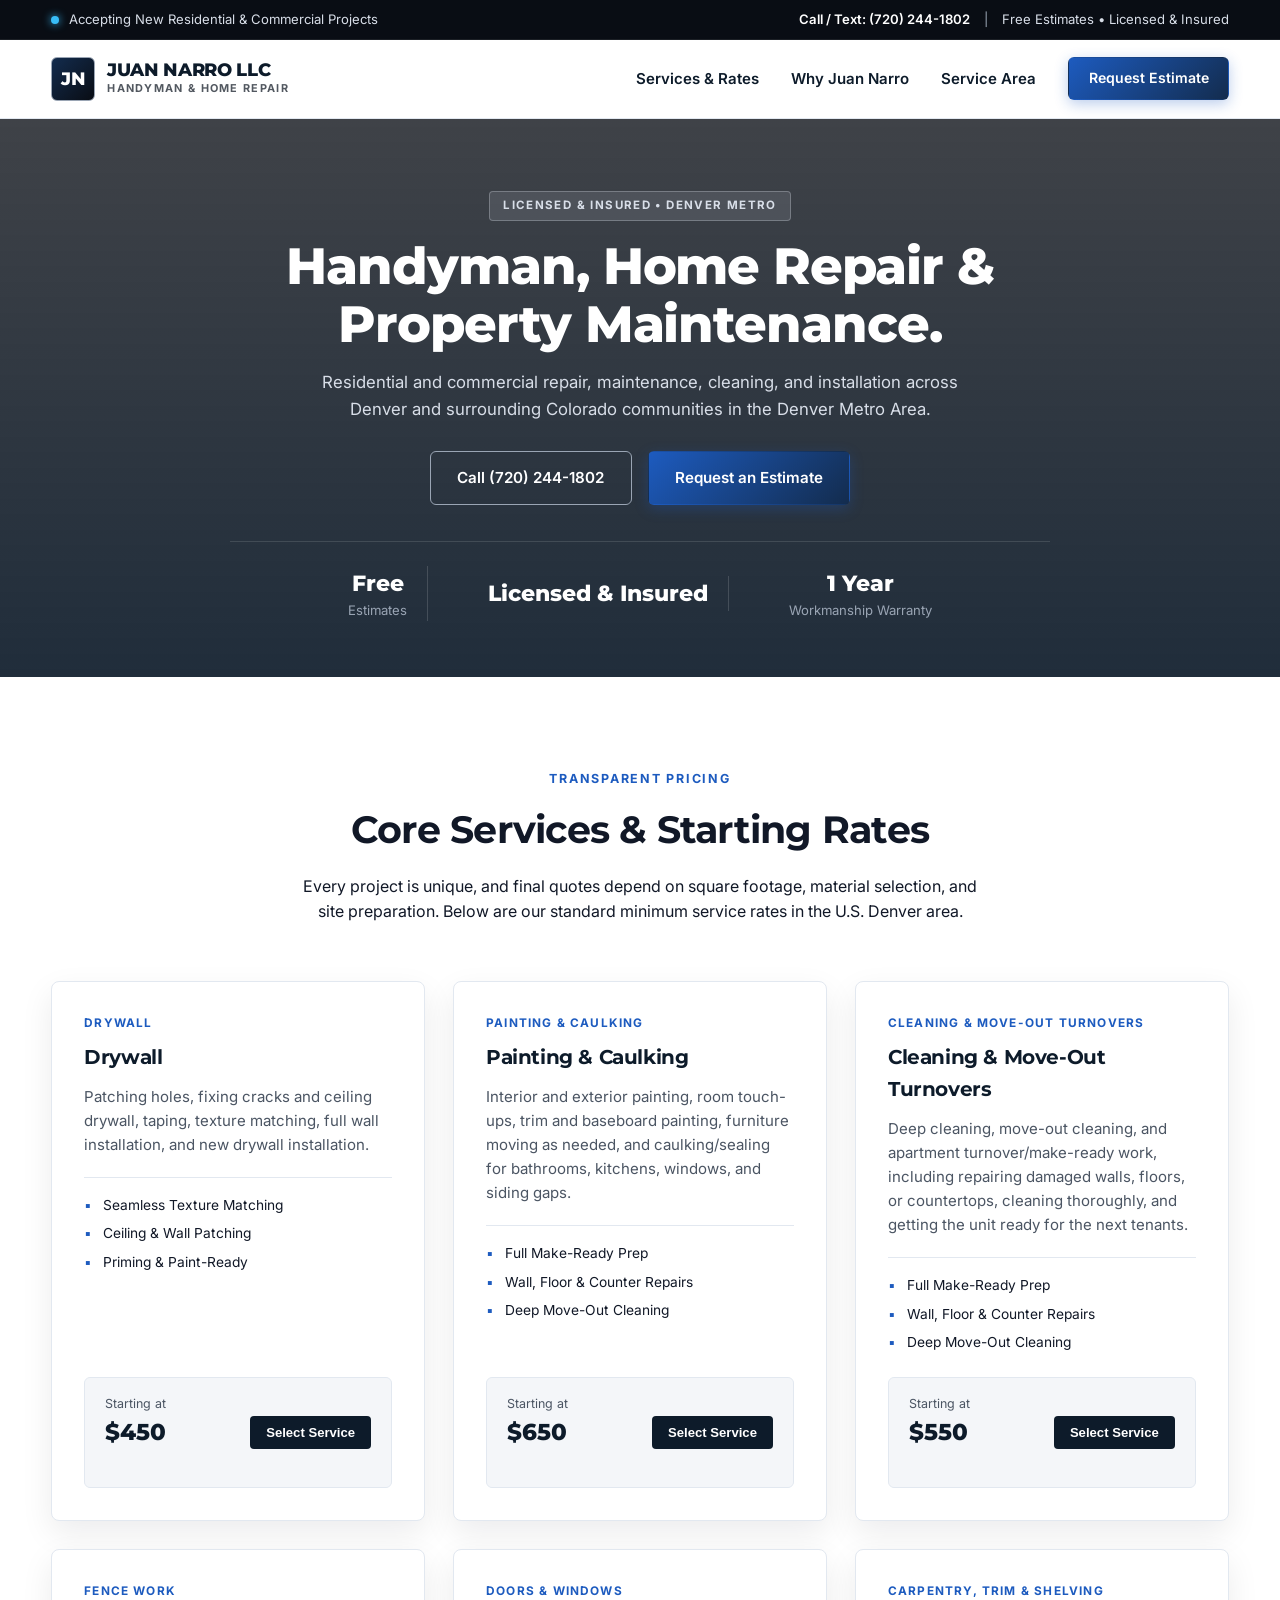
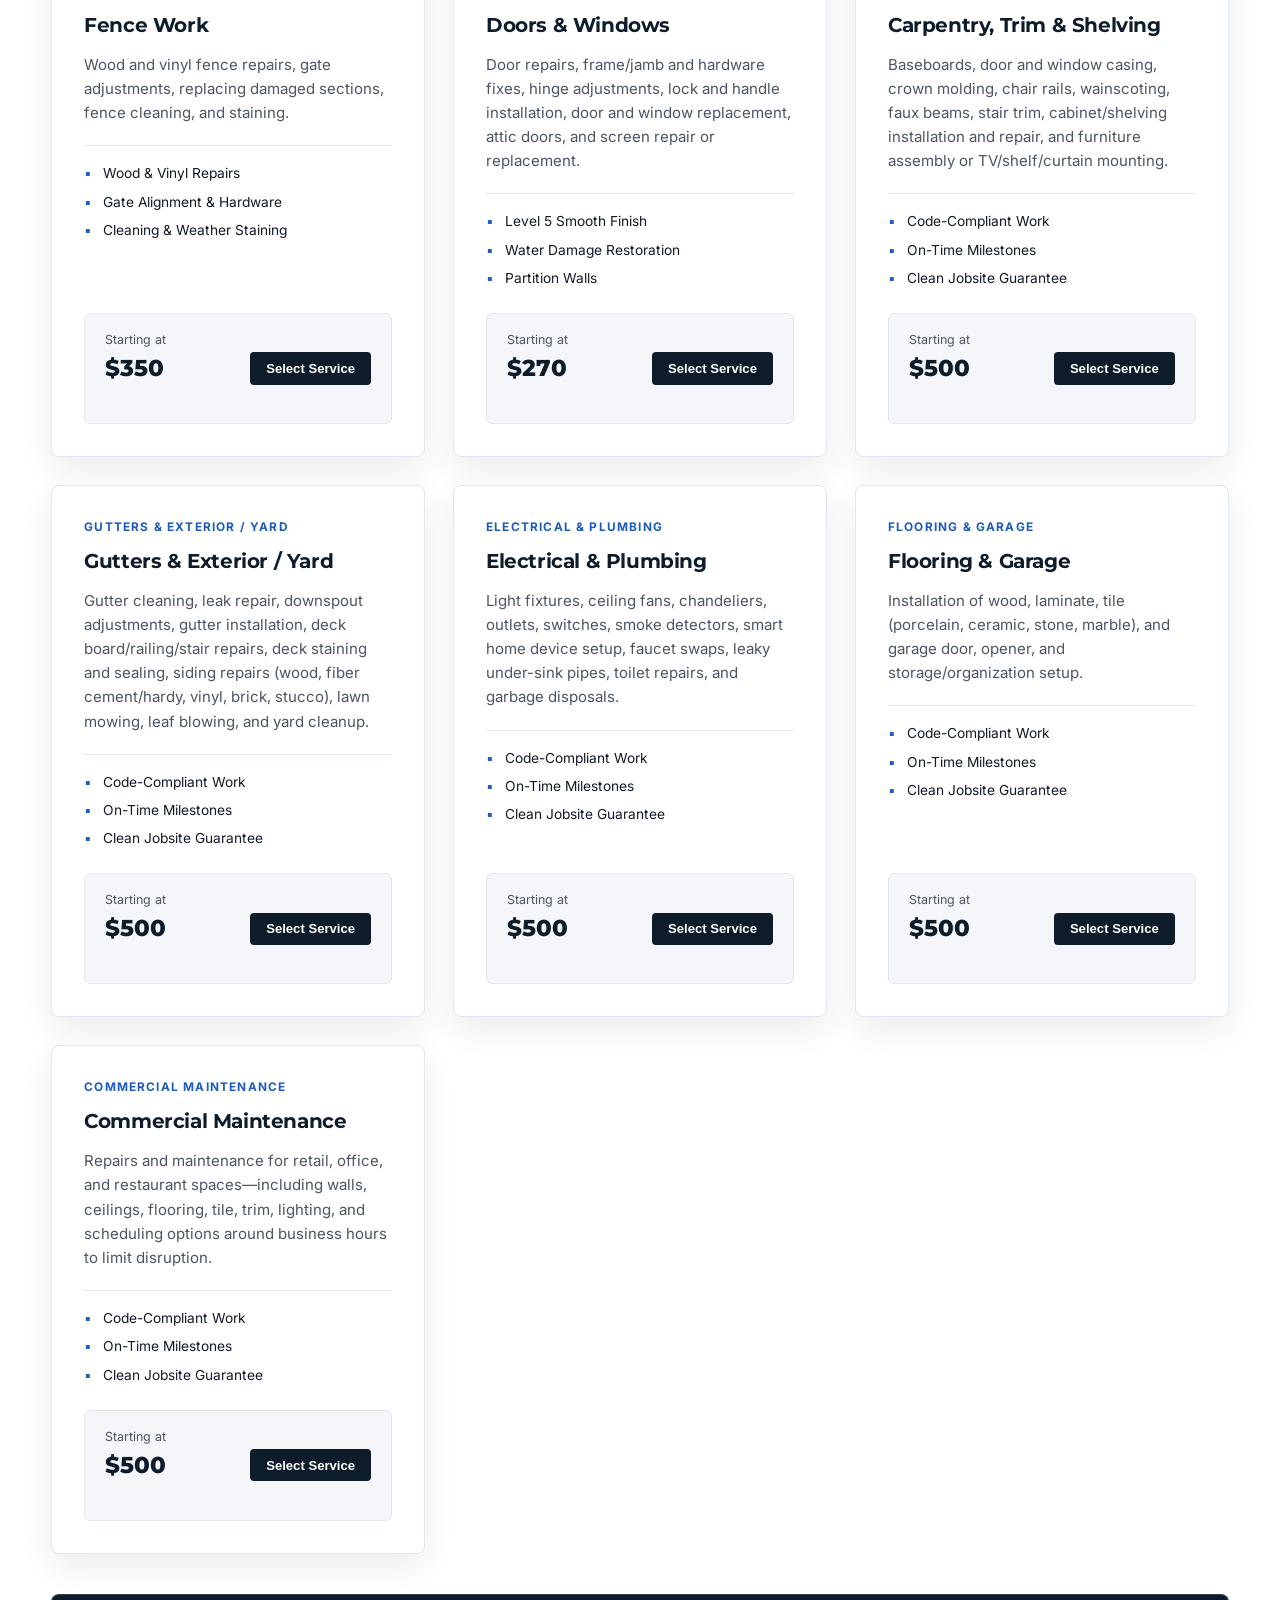
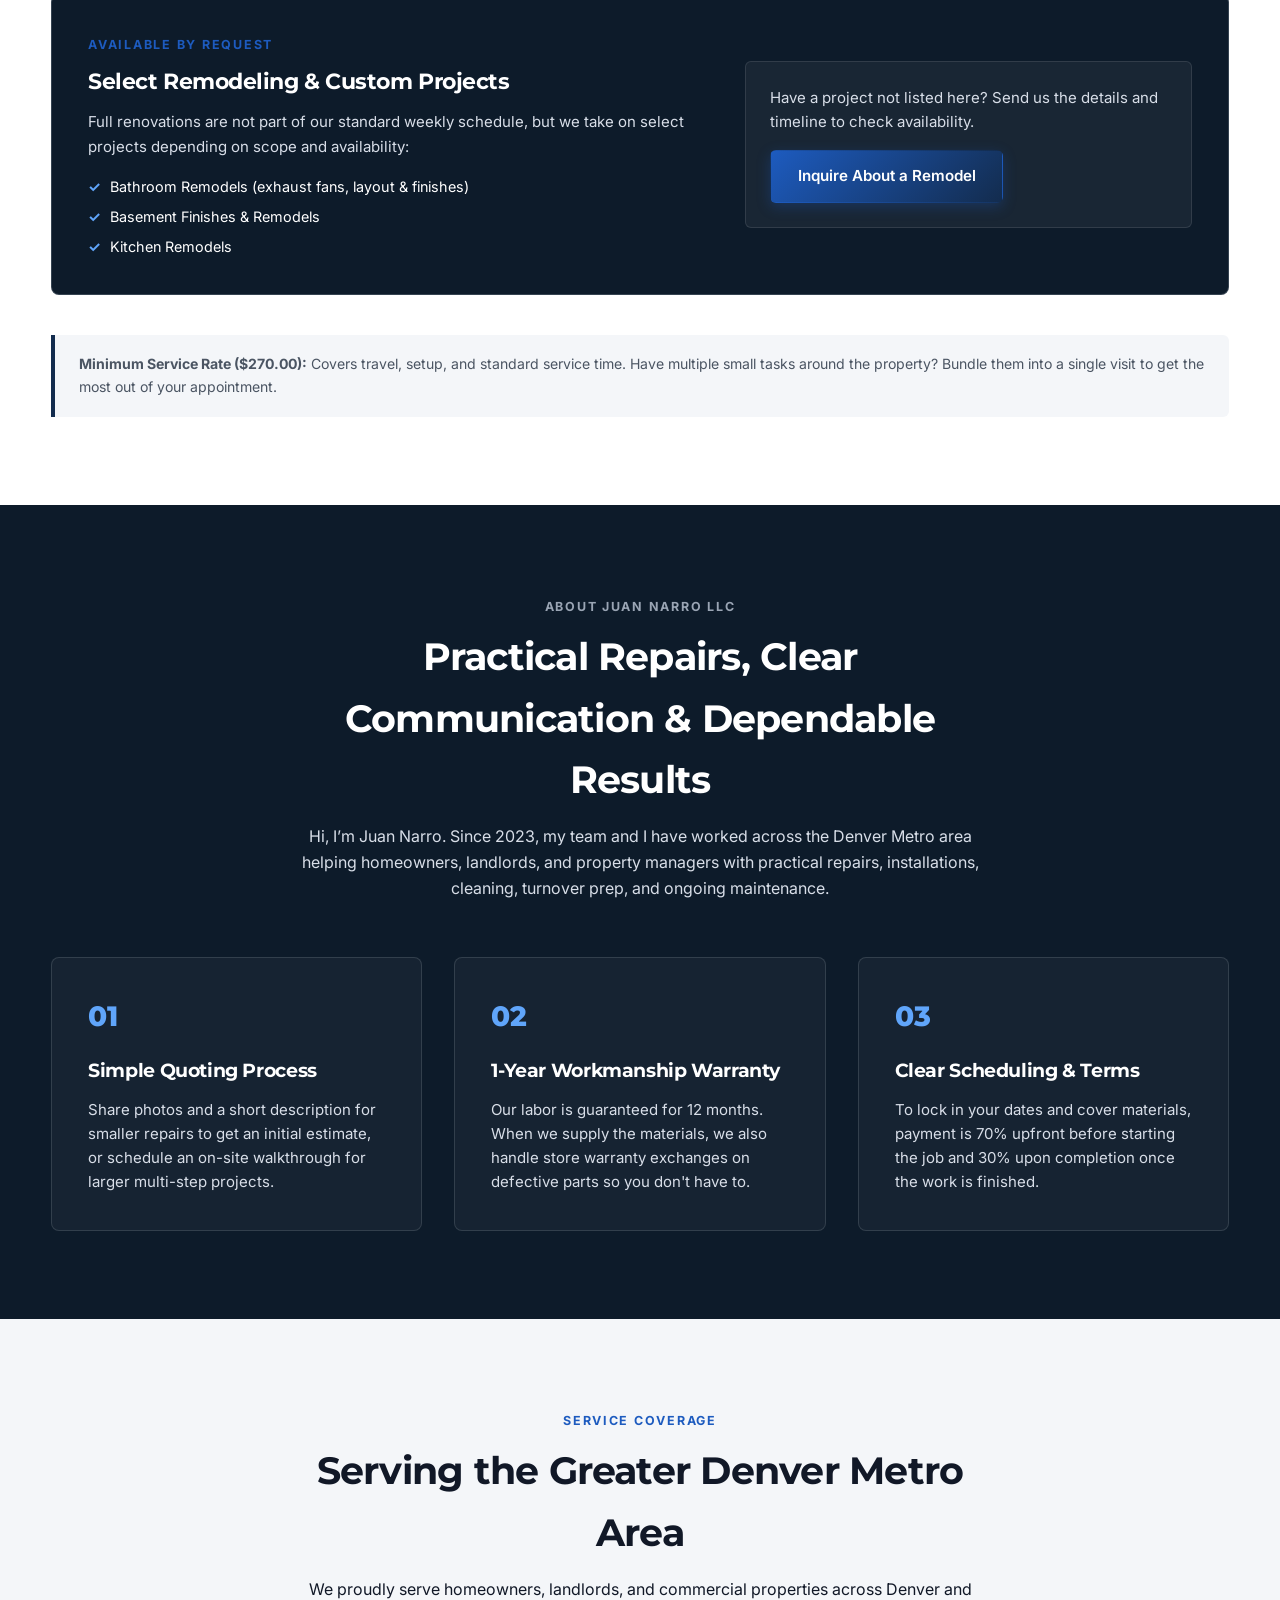
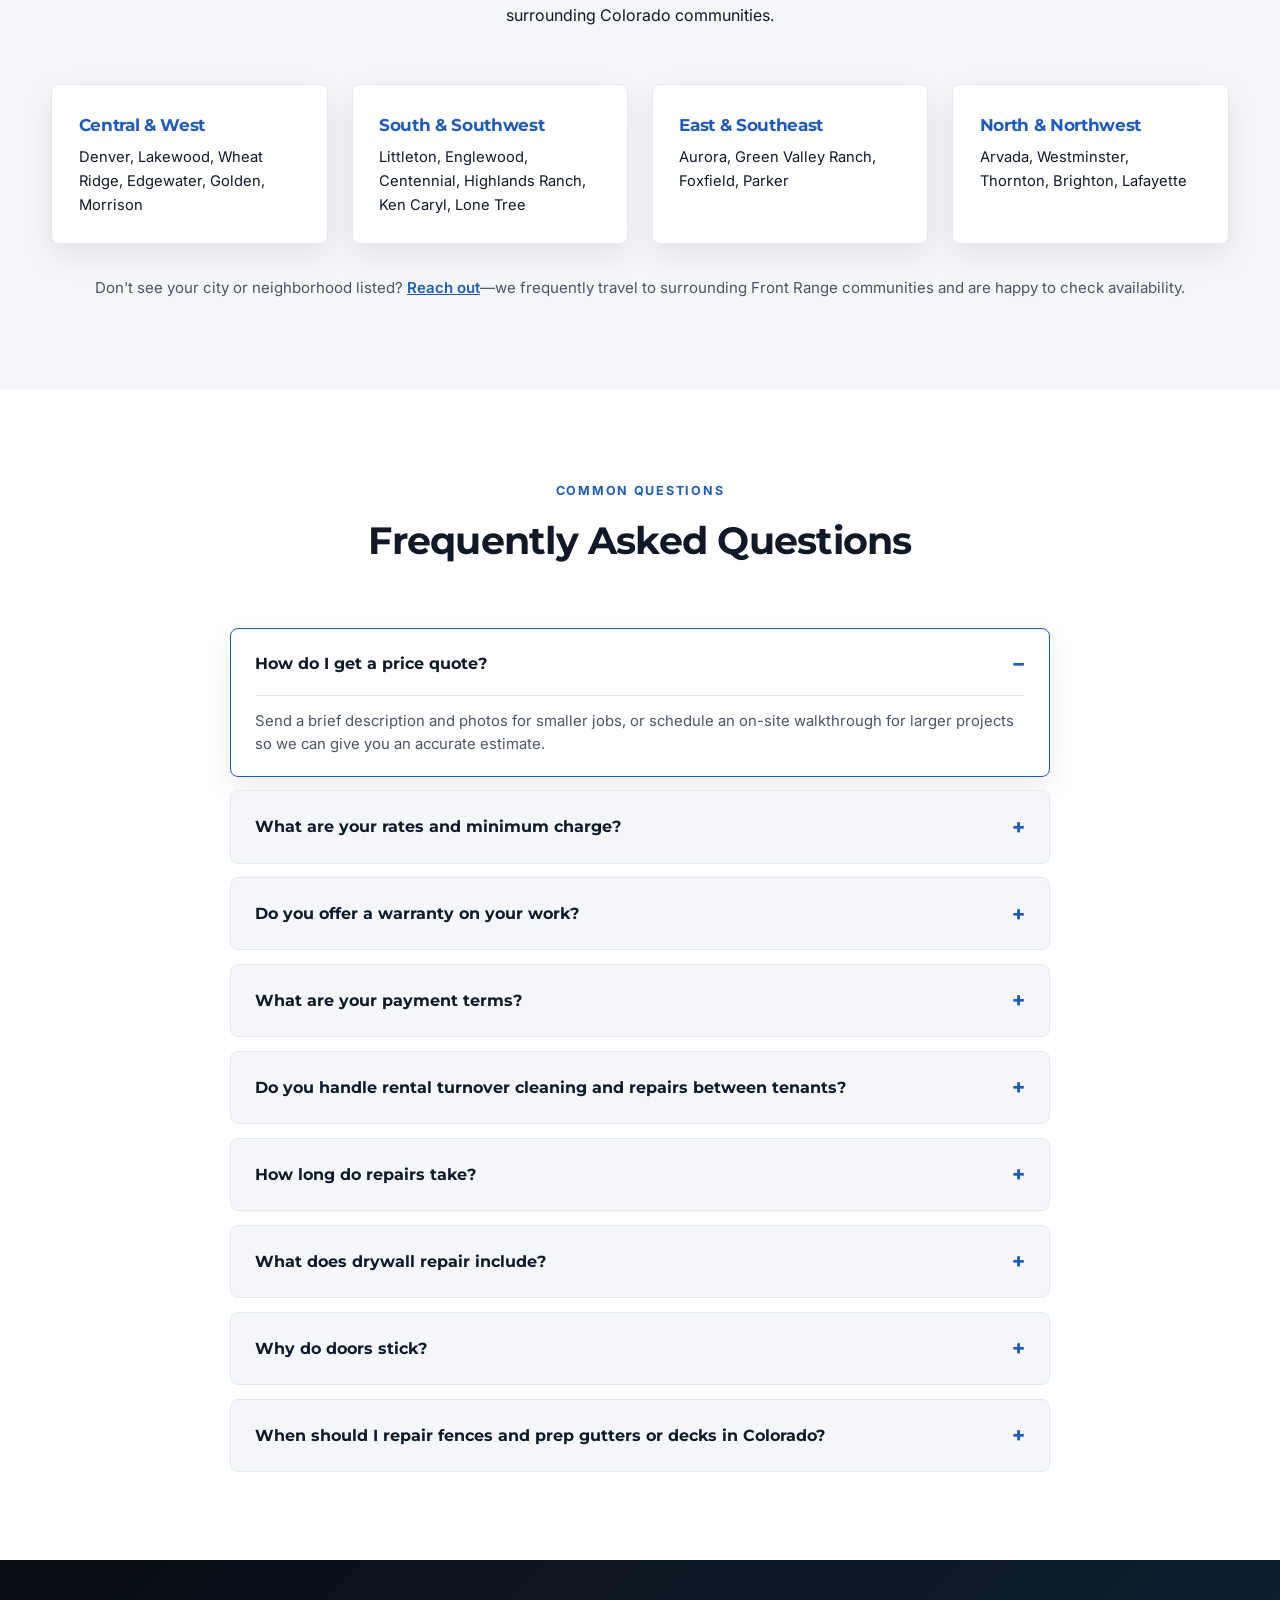
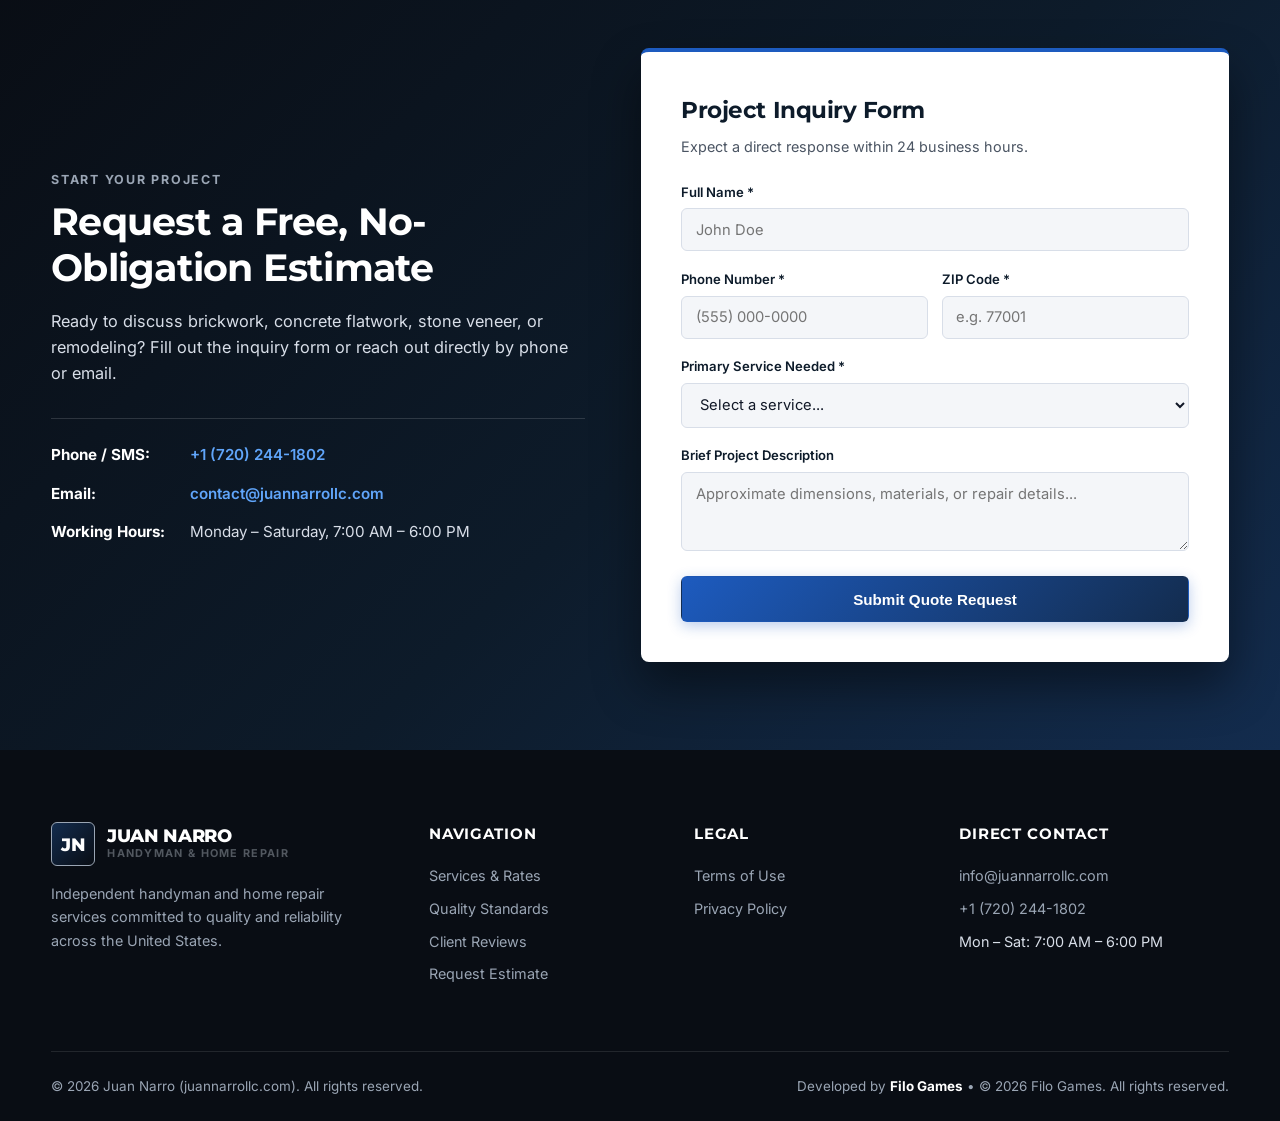
==== index.html @ 0d6d0118 "botones orden" ====
<!DOCTYPE html>
<html lang="en">
<head>
  <meta charset="UTF-8" />
  <meta name="viewport" content="width=device-width, initial-scale=1.0" />
  <title>Juan Narro | Professional HANDYMAN & HOME REPAIR</title>
  <meta name="description" content="Independent masonry, concrete, brickwork, and residential construction services by Juan Narro. Licensed, reliable, and built to last." />
  <link rel="preconnect" href="https://fonts.googleapis.com">
  <link rel="preconnect" href="https://fonts.gstatic.com" crossorigin>
  <link href="https://fonts.googleapis.com/css2?family=Inter:wght@300;400;500;600;700&family=Montserrat:wght@600;700;800&display=swap" rel="stylesheet">
  <link rel="stylesheet" href="CSS/cssBase.css" />
  <link rel="icon" type="image/svg+xml" href="data:image/svg+xml,%3Csvg xmlns='http://www.w3.org/2000/svg' viewBox='0 0 64 64'%3E%3Cdefs%3E%3ClinearGradient id='g' x1='0%25' y1='0%25' x2='100%25' y2='100%25'%3E%3Cstop offset='0%25' stop-color='%23132c4e'/%3E%3Cstop offset='100%25' stop-color='%23090d14'/%3E%3C/linearGradient%3E%3C/defs%3E%3Crect width='60' height='60' x='2' y='2' rx='12' fill='url(%23g)' stroke='%239aa5b4' stroke-width='3'/%3E%3Ctext x='50%25' y='53%25' dominant-baseline='middle' text-anchor='middle' fill='%23ffffff' font-family='Arial, sans-serif' font-weight='800' font-size='26' letter-spacing='-1'%3EJN%3C/text%3E%3C/svg%3E">
</head>
<body>

  <!-- Top Announcement Bar -->
  <aside class="top-bar" aria-label="Availability and Direct Contact">
    <div class="container top-bar-inner">
      <p><span class="dot" aria-hidden="true"></span> Accepting New Residential &amp; Commercial Projects</p>
      <p class="top-bar-links">
        <a href="tel:+17202441802">Call / Text: (720) 244-1802</a>
        <span class="divider" aria-hidden="true">|</span>
        <span>Free Estimates • Licensed &amp; Insured</span>
      </p>
    </div>
  </aside>

  <!-- Main Navigation -->
  <header class="navbar" id="navbar">
    <div class="container nav-inner">
      <a href="index.html" class="brand">
        <span class="brand-mark" aria-hidden="true">JN</span>
        <span class="brand-text">
          <strong class="brand-name">JUAN NARRO LLC</strong>
          <small class="brand-sub">HANDYMAN &amp; HOME REPAIR</small>
        </span>
      </a>

      <nav class="nav-links" id="nav-links" aria-label="Primary Navigation">
        <a href="#services">Services &amp; Rates</a>
        <a href="#standards">Why Juan Narro</a>
        <a href="#area">Service Area</a>
        <a href="#estimate" class="btn btn-primary btn-sm">Request Estimate</a>
      </nav>

      <button class="menu-toggle" id="menu-toggle" aria-label="Toggle Menu" aria-expanded="false">
        <span></span>
        <span></span>
        <span></span>
      </button>
    </div>
  </header>

  <main>
    <!-- Hero Section (Centered & Clean, No Intrusive Form) -->
    <section class="hero">
      <div class="container hero-content reveal">
        <span class="badge-silver">LICENSED &amp; INSURED • DENVER METRO</span>
        <h1>Handyman, Home Repair &amp; Property Maintenance.</h1>
        <p class="hero-lead">
          Residential and commercial repair, maintenance, cleaning, and installation across Denver and surrounding Colorado communities in the Denver Metro Area.
        </p>
        <div class="hero-actions">
          <a href="tel:+17202441802" class="btn btn-outline">Call (720) 244-1802</a>
          <a href="#estimate" class="btn btn-primary">Request an Estimate</a>
        </div>

        <dl class="hero-metrics">
          <div class="metric">
            <dt>Estimates</dt>
            <dd>Free</dd>
          </div>
          <div class="metric">
            <dt></dt>
            <dd>Licensed & Insured</dd>
          </div>
          <div class="metric">
            <dt>Workmanship Warranty</dt>
            <dd>1 Year</dd>
          </div>
        </dl>
      </div>
    </section>

    <!-- Services & Minimum Rates -->
    <section id="services" class="section section-light">
      <div class="container">
        <header class="section-header reveal">
          <span class="eyebrow">TRANSPARENT PRICING</span>
          <h2>Core Services &amp; Starting Rates</h2>
          <p>
            Every project is unique, and final quotes depend on square footage, material selection, and site preparation. Below are our standard minimum service rates in the U.S. Denver area.
          </p>
        </header>

        <!-- Injected dynamically via JS/app.js -->
        <div class="services-grid" id="services-grid"></div>

        <div class="special-projects reveal">
          <div class="special-projects-info">
            <span class="eyebrow">AVAILABLE BY REQUEST</span>
            <h3>Select Remodeling &amp; Custom Projects</h3>
            <p>Full renovations are not part of our standard weekly schedule, but we take on select projects depending on scope and availability:</p>
            <ul class="inline-check-list">
              <li>Bathroom Remodels (exhaust fans, layout &amp; finishes)</li>
              <li>Basement Finishes &amp; Remodels</li>
              <li>Kitchen Remodels</li>
            </ul>
          </div>
          <div class="special-projects-cta">
            <p>Have a project not listed here? Send us the details and timeline to check availability.</p>
            <a href="#estimate" class="btn btn-primary">Inquire About a Remodel</a>
          </div>
        </div>

        <aside class="pricing-disclaimer reveal">
          <strong>Minimum Service Rate ($270.00):</strong> Covers travel, setup, and standard service time. Have multiple small tasks around the property? Bundle them into a single visit to get the most out of your appointment.
        </aside>
      </div>
    </section>

    <!-- Standards / Value Proposition -->
    <section id="standards" class="section section-dark">
      <div class="container">
        <header class="section-header reveal">
          <span class="eyebrow eyebrow-silver">ABOUT JUAN NARRO LLC</span>
          <h2>Practical Repairs, Clear Communication &amp; Dependable Results</h2>
          <p>
            Hi, I’m Juan Narro. Since 2023, my team and I have worked across the Denver Metro area helping homeowners, landlords, and property managers with practical repairs, installations, cleaning, turnover prep, and ongoing maintenance.
          </p>
        </header>

        <ol class="standards-grid">
          <li class="standard-item reveal">
            <span class="standard-num" aria-hidden="true">01</span>
            <h3>Simple Quoting Process</h3>
            <p>Share photos and a short description for smaller repairs to get an initial estimate, or schedule an on-site walkthrough for larger multi-step projects.</p>
          </li>
          <li class="standard-item reveal delay-1">
            <span class="standard-num" aria-hidden="true">02</span>
            <h3>1-Year Workmanship Warranty</h3>
            <p>Our labor is guaranteed for 12 months. When we supply the materials, we also handle store warranty exchanges on defective parts so you don't have to.</p>
          </li>
          <li class="standard-item reveal delay-2">
            <span class="standard-num" aria-hidden="true">03</span>
            <h3>Clear Scheduling &amp; Terms</h3>
            <p>To lock in your dates and cover materials, payment is 70% upfront before starting the job and 30% upon completion once the work is finished.</p>
          </li>
        </ol>
      </div>
    </section>

    <!-- Testimonials -->
     <!--
    <section id="reviews" class="section section-silver">
      <div class="container">
        <header class="section-header reveal">
          <span class="eyebrow">CLIENT FEEDBACK</span>
          <h2>Trusted by Homeowners &amp; Property Managers</h2>
        </header>
        <div class="testimonials-grid" id="testimonials-grid"></div>
      </div>
    </section>
    -->

    <!-- Service Area -->
    <section id="area" class="section section-silver">
      <div class="container">
        <header class="section-header reveal">
          <span class="eyebrow">SERVICE COVERAGE</span>
          <h2>Serving the Greater Denver Metro Area</h2>
          <p>We proudly serve homeowners, landlords, and commercial properties across Denver and surrounding Colorado communities.</p>
        </header>

        <div class="area-grid reveal">
          <article class="area-card">
            <h3>Central &amp; West</h3>
            <p>Denver, Lakewood, Wheat Ridge, Edgewater, Golden, Morrison</p>
          </article>
          <article class="area-card">
            <h3>South &amp; Southwest</h3>
            <p>Littleton, Englewood, Centennial, Highlands Ranch, Ken Caryl, Lone Tree</p>
          </article>
          <article class="area-card">
            <h3>East &amp; Southeast</h3>
            <p>Aurora, Green Valley Ranch, Foxfield, Parker</p>
          </article>
          <article class="area-card">
            <h3>North &amp; Northwest</h3>
            <p>Arvada, Westminster, Thornton, Brighton, Lafayette</p>
          </article>
        </div>

        <p class="area-note reveal">
          Don't see your city or neighborhood listed? <a href="#estimate">Reach out</a>—we frequently travel to surrounding Front Range communities and are happy to check availability.
        </p>
      </div>
    </section>

    <!-- FAQ Section -->
    <section id="faq" class="section section-light">
      <div class="container">
        <header class="section-header reveal">
          <span class="eyebrow">COMMON QUESTIONS</span>
          <h2>Frequently Asked Questions</h2>
        </header>

        <div class="faq-list reveal">
          <details class="faq-item" open>
            <summary>How do I get a price quote?</summary>
            <p>Send a brief description and photos for smaller jobs, or schedule an on-site walkthrough for larger projects so we can give you an accurate estimate.</p>
          </details>
          <details class="faq-item">
            <summary>What are your rates and minimum charge?</summary>
            <p>Our minimum per job is $270.00. Final pricing depends on the scope of work, project time, and materials needed. If you have a punch list of smaller repairs, we can group them together in one visit.</p>
          </details>
          <details class="faq-item">
            <summary>Do you offer a warranty on your work?</summary>
            <p>Yes. All repairs and installations are backed by a 1-year workmanship warranty. If an issue comes up with our labor within 12 months, we fix it at no labor cost. For materials we supply, we also handle store warranty exchanges on defective products (customer-supplied materials remain under manufacturer warranty; normal wear and tear or accidental damage are excluded).</p>
          </details>
          <details class="faq-item">
            <summary>What are your payment terms?</summary>
            <p>We require 70% upfront before starting the job to lock in your project dates and cover materials, and 30% upon completion once the work is finished.</p>
          </details>
          <details class="faq-item">
            <summary>Do you handle rental turnover cleaning and repairs between tenants?</summary>
            <p>Yes. When tenants move out, we repair wall, floor, or countertop damage, complete deep or move-out cleaning, and prepare the unit for the next residents.</p>
          </details>
          <details class="faq-item">
            <summary>How long do repairs take?</summary>
            <p>Many smaller repairs take 1 to 4 hours, while larger installations, painting, or multi-coat finishes like deck staining can take longer depending on prep and drying times.</p>
          </details>
          <details class="faq-item">
            <summary>What does drywall repair include?</summary>
            <p>Cutting out damaged areas, taping and applying joint compound, sanding smooth, matching texture, and priming or painting as needed.</p>
          </details>
          <details class="faq-item">
            <summary>Why do doors stick?</summary>
            <p>Settling, seasonal humidity shifts, or worn hinges and misaligned strike plates often cause sticking; adjusting hinges, shimming frames, or planing edges usually resolves it.</p>
          </details>
          <details class="faq-item">
            <summary>When should I repair fences and prep gutters or decks in Colorado?</summary>
            <p>Clearing gutters and fixing fences before winter helps prevent freeze-thaw and water damage, while spring is ideal for spotting winter wear. Decks in Colorado generally need resealing every 2 to 3 years due to strong sun and dry air.</p>
          </details>
        </div>
      </div>
    </section>

    <!-- Estimate & Contact Section (Moved to Bottom for Better UX) -->
    <section id="estimate" class="section estimate-section">
      <div class="container estimate-layout">
        <article class="estimate-info reveal">
          <span class="eyebrow eyebrow-silver">START YOUR PROJECT</span>
          <h2>Request a Free, No-Obligation Estimate</h2>
          <p>
            Ready to discuss brickwork, concrete flatwork, stone veneer, or remodeling? Fill out the inquiry form or reach out directly by phone or email.
          </p>

          <address class="direct-contact-list">
            <p>
              <strong>Phone / SMS:</strong>
              <a href="tel:+17202441802">+1 (720) 244-1802</a>
            </p>
            <p>
              <strong>Email:</strong>
              <a href="mailto:contact@juannarrollc.com">contact@juannarrollc.com</a>
            </p>
            <p>
              <strong>Working Hours:</strong>
              <span>Monday – Saturday, 7:00 AM – 6:00 PM</span>
            </p>
          </address>
        </article>

        <form id="quick-form" action="https://api.web3forms.com/submit" method="POST" class="estimate-card reveal delay-1">
  
          <!-- Configuración obligatoria de Web3Forms -->
          <input type="hidden" name="access_key" value="65c2d480-c693-4add-94f6-7e6bb1ce938d">
          <input type="hidden" name="subject" value="Nuevo mensaje de cotización - Juan Narro Construction">
          <input type="hidden" name="redirect" value="https://luisfmp9.github.io/JuanWeb/thanks">
          <input type="checkbox" name="botcheck" class="hidden" style="display: none;">

          <header class="card-header">
            <h3>Project Inquiry Form</h3>
            <p>Expect a direct response within 24 business hours.</p>
          </header>

          <label class="form-group">
            <span>Full Name *</span>
            <input type="text" id="q-name" name="name" placeholder="John Doe" required />
          </label>

          <fieldset class="form-row">
            <label class="form-group">
              <span>Phone Number *</span>
              <input type="tel" id="q-phone" name="phone" placeholder="(555) 000-0000" required />
            </label>
            <label class="form-group">
              <span>ZIP Code *</span>
              <input type="text" id="q-zip" name="zip" placeholder="e.g. 77001" required />
            </label>
          </fieldset>

          <label class="form-group">
            <span>Primary Service Needed *</span>
            <select id="q-service" name="service" required>
              <option value="">Select a service...</option>
              <option value="Drywall & Painting">Drywall, Painting &amp; Caulking</option>
              <option value="Cleaning & Turnovers">Cleaning &amp; Move-Out Turnovers</option>
              <option value="Fence & Deck Work">Fence &amp; Deck Work</option>
              <option value="Doors & Windows">Doors &amp; Windows</option>
              <option value="Carpentry & Trim">Carpentry, Trim &amp; Shelving</option>
              <option value="Gutters & Exterior">Gutters, Siding &amp; Yard Care</option>
              <option value="Electrical & Plumbing">Electrical &amp; Plumbing Fixtures</option>
              <option value="Flooring & Garage">Flooring &amp; Garage Setup</option>
              <option value="Commercial Maintenance">Commercial Property Maintenance</option>
              <option value="Other Project">Other Home Repair Project</option>
            </select>
          </label>

          <label class="form-group">
            <span>Brief Project Description</span>
            <textarea id="q-details" name="details" rows="3" placeholder="Approximate dimensions, materials, or repair details..."></textarea>
          </label>

          <button type="submit" class="btn btn-primary btn-block">Submit Quote Request</button>
        </form>
      </div>
    </section>
  </main>

  <!-- Footer -->
  <footer class="footer">
    <div class="container footer-grid">
      <section class="footer-brand">
        <a href="index.html" class="brand">
          <span class="brand-mark" aria-hidden="true">JN</span>
          <span class="brand-text">
            <strong class="brand-name">JUAN NARRO</strong>
            <small class="brand-sub">HANDYMAN &amp; HOME REPAIR</small>
          </span>
        </a>
        <p class="footer-desc">
          Independent handyman and home repair services committed to quality and reliability across the United States.
        </p>
      </section>

      <nav class="footer-col" aria-label="Footer Navigation">
        <h4>Navigation</h4>
        <ul>
          <li><a href="#services">Services &amp; Rates</a></li>
          <li><a href="#standards">Quality Standards</a></li>
          <li><a href="#reviews">Client Reviews</a></li>
          <li><a href="#estimate">Request Estimate</a></li>
        </ul>
      </nav>

      <nav class="footer-col" aria-label="Legal Pages">
        <h4>Legal</h4>
        <ul>
          <li><a href="terms.html">Terms of Use</a></li>
          <li><a href="privacy.html">Privacy Policy</a></li>
        </ul>
      </nav>

      <address class="footer-col">
        <h4>Direct Contact</h4>
        <ul>
          <li><a href="mailto:info@juannarrollc.com">info@juannarrollc.com</a></li>
          <li><a href="tel:+17202441802">+1 (720) 244-1802</a></li>
          <li>Mon – Sat: 7:00 AM – 6:00 PM</li>
        </ul>
      </address>
    </div>

    <div class="footer-bottom">
      <div class="container footer-bottom-inner">
        <p>&copy; 2026 Juan Narro (juannarrollc.com). All rights reserved.</p>
        <p class="dev-credit">
          Developed by <strong>Filo Games</strong> &bull; &copy; 2026 Filo Games. All rights reserved.
        </p>
      </div>
    </div>
  </footer>

  <script src="JS/app.js"></script>
</body>
</html>
---- CSS/cssBase.css ----
:root {
  --black: #090d14;
  --navy-dark: #0d1b2a;
  --navy-primary: #132c4e;
  --blue-accent: #1d5bbf;
  --blue-hover: #256ee0;
  --silver-light: #f4f6f9;
  --silver-mid: #d8dee8;
  --silver-metallic: #9aa5b4;
  --white: #ffffff;
  --text-dark: #111827;
  --text-muted: #4b5563;
  --border-light: #e2e8f0;
  --shadow-card: 0 12px 32px rgba(9, 13, 20, 0.08);
  --shadow-hover: 0 20px 40px rgba(19, 44, 78, 0.16);
  --radius: 8px;
  --transition: all 0.35s cubic-bezier(0.22, 1, 0.36, 1);
}

* {
  margin: 0;
  padding: 0;
  box-sizing: border-box;
}

html {
  scroll-behavior: smooth;
}

body {
  font-family: 'Inter', sans-serif;
  color: var(--text-dark);
  background-color: var(--white);
  line-height: 1.6;
  overflow-x: hidden;
  display: flex;
  flex-direction: column;
  min-height: 100vh;
}

main {
  flex: 1;
}

h1, h2, h3, h4, .brand-name {
  font-family: 'Montserrat', sans-serif;
  letter-spacing: -0.02em;
}

address {
  font-style: normal;
}

fieldset {
  border: none;
}

.container {
  width: 92%;
  max-width: 1200px;
  margin: 0 auto;
}

/* Top Bar */
.top-bar {
  background-color: var(--black);
  color: var(--silver-mid);
  font-size: 0.82rem;
  padding: 0.55rem 0;
  border-bottom: 1px solid rgba(255, 255, 255, 0.08);
}

.top-bar-inner {
  display: flex;
  justify-content: space-between;
  align-items: center;
  flex-wrap: wrap;
  gap: 0.5rem;
}

.top-bar .dot {
  display: inline-block;
  width: 8px;
  height: 8px;
  background-color: #38bdf8;
  border-radius: 50%;
  margin-right: 6px;
  box-shadow: 0 0 8px #38bdf8;
}

.top-bar a {
  color: var(--white);
  text-decoration: none;
  font-weight: 600;
}

.top-bar .divider {
  margin: 0 10px;
  color: var(--silver-metallic);
}

/* Navbar */
.navbar {
  position: sticky;
  top: 0;
  z-index: 1000;
  background: rgba(255, 255, 255, 0.96);
  backdrop-filter: blur(10px);
  border-bottom: 1px solid var(--border-light);
  transition: var(--transition);
}

.navbar.scrolled {
  box-shadow: 0 4px 20px rgba(9, 13, 20, 0.08);
}

.nav-inner {
  display: flex;
  justify-content: space-between;
  align-items: center;
  height: 78px;
}

.brand {
  display: flex;
  align-items: center;
  gap: 12px;
  text-decoration: none;
}

.brand-mark {
  width: 44px;
  height: 44px;
  background: linear-gradient(135deg, var(--navy-primary), var(--black));
  color: var(--white);
  font-family: 'Montserrat', sans-serif;
  font-weight: 800;
  font-size: 1.15rem;
  display: flex;
  align-items: center;
  justify-content: center;
  border-radius: 6px;
  border: 1px solid var(--silver-metallic);
}

.brand-text {
  display: flex;
  flex-direction: column;
}

.brand-name {
  color: var(--navy-dark);
  font-weight: 800;
  font-size: 1.1rem;
  line-height: 1.1;
}

.brand-sub {
  color: #525860;
  font-size: 0.68rem;
  font-weight: 700;
  letter-spacing: 0.12em;
}

.nav-links {
  display: flex;
  align-items: center;
  gap: 2rem;
}

.nav-links a:not(.btn) {
  text-decoration: none;
  color: var(--navy-dark);
  font-weight: 600;
  font-size: 0.94rem;
  transition: color 0.2s;
}

.nav-links a:not(.btn):hover {
  color: var(--blue-accent);
}

/* Buttons */
.btn {
  display: inline-flex;
  align-items: center;
  justify-content: center;
  padding: 0.85rem 1.65rem;
  border-radius: 6px;
  font-weight: 600;
  font-size: 0.95rem;
  text-decoration: none;
  cursor: pointer;
  border: 1px solid transparent;
  transition: var(--transition);
}

.btn-sm {
  padding: 0.6rem 1.2rem;
  font-size: 0.88rem;
}

.btn-block {
  width: 100%;
}

.btn-primary {
  background: linear-gradient(135deg, var(--blue-accent), var(--navy-primary));
  color: var(--white);
  box-shadow: 0 4px 14px rgba(29, 91, 191, 0.3);
}

.btn-primary:hover {
  background: linear-gradient(135deg, var(--blue-hover), var(--blue-accent));
  transform: translateY(-2px);
  box-shadow: 0 8px 20px rgba(29, 91, 191, 0.4);
}

.btn-outline {
  background: transparent;
  color: var(--white);
  border-color: var(--silver-metallic);
}

.btn-outline:hover {
  background: rgba(255, 255, 255, 0.1);
  border-color: var(--white);
}

/* Hero Section (Optimizado para mostrar botones y métricas sin scroll) */
.hero {
  position: relative;
  background: radial-gradient(circle at top center, #18365e 0%, var(--navy-dark) 55%, var(--black) 100%);
  background-image: linear-gradient(rgba(9, 13, 20, 0.78), rgba(13, 27, 42, 0.92)),
    linear-gradient(rgba(255, 255, 255, 0.03) 1px, transparent 1px),
    linear-gradient(90deg, rgba(255, 255, 255, 0.03) 1px, transparent 1px);
  background-size: cover, 40px 40px, 40px 40px;
  color: var(--white);
  padding: 4.5rem 0 3.5rem; /* Reducido para ganar espacio vertical */
  text-align: center;
}

.hero-content {
  max-width: 820px;
  margin: 0 auto;
}

.badge-silver {
  display: inline-block;
  padding: 0.3rem 0.85rem;
  background: rgba(216, 222, 232, 0.12);
  border: 1px solid rgba(216, 222, 232, 0.3);
  color: var(--silver-mid);
  font-size: 0.72rem;
  font-weight: 700;
  letter-spacing: 0.12em;
  border-radius: 4px;
  margin-bottom: 1rem;
}

.hero h1 {
  font-size: clamp(2.1rem, 4vw, 3.3rem);
  font-weight: 800;
  line-height: 1.14;
  margin-bottom: 1rem;
  color: var(--white);
}

.hero-lead {
  font-size: 1.05rem;
  color: var(--silver-mid);
  margin: 0 auto 1.75rem;
  max-width: 650px;
}

.hero-actions {
  display: flex;
  justify-content: center;
  gap: 1rem;
  flex-wrap: wrap;
  margin-bottom: 2.25rem; /* Subido para encajar en el primer pantallazo */
}

.hero-metrics {
  display: flex;
  justify-content: center;
  align-items: center;
  gap: 2.5rem;
  flex-wrap: wrap;
  padding-top: 1.5rem;
  border-top: 1px solid rgba(255, 255, 255, 0.12);
}

.metric {
  display: flex;
  flex-direction: column-reverse;
  padding: 0 1.25rem;
  border-right: 1px solid rgba(255, 255, 255, 0.15);
}

.metric:last-child {
  border-right: none;
}

.metric dd {
  font-family: 'Montserrat', sans-serif;
  font-size: 1.35rem;
  font-weight: 800;
  color: var(--white);
}

.metric dt {
  font-size: 0.82rem;
  color: var(--silver-metallic);
}

/* Sections */
.section {
  padding: 5.5rem 0;
}

.section-light {
  background-color: var(--white);
}

.section-silver {
  background-color: var(--silver-light);
}

.section-dark {
  background-color: var(--navy-dark);
  color: var(--white);
}

.section-header {
  text-align: center;
  max-width: 680px;
  margin: 0 auto 3.5rem;
}

.eyebrow {
  display: inline-block;
  font-size: 0.78rem;
  font-weight: 700;
  letter-spacing: 0.14em;
  color: var(--blue-accent);
  margin-bottom: 0.6rem;
}

.eyebrow-silver {
  color: var(--silver-metallic);
}

.section-header h2 {
  font-size: clamp(1.8rem, 3vw, 2.45rem);
  margin-bottom: 0.85rem;
}

.section-dark .section-header p {
  color: var(--silver-mid);
}

/* Services Grid */
.services-grid {
  display: grid;
  grid-template-columns: repeat(auto-fit, minmax(330px, 1fr));
  gap: 1.75rem;
}

.service-card {
  background: var(--white);
  border: 1px solid var(--border-light);
  border-radius: var(--radius);
  padding: 2rem;
  display: flex;
  flex-direction: column;
  justify-content: space-between;
  box-shadow: var(--shadow-card);
  transition: var(--transition);
  position: relative;
  overflow: hidden;
}

.service-card::before {
  content: '';
  position: absolute;
  top: 0;
  left: 0;
  width: 100%;
  height: 3px;
  background: linear-gradient(90deg, var(--navy-primary), var(--blue-accent));
  transform: scaleX(0);
  transform-origin: left;
  transition: transform 0.35s ease;
}

.service-card:hover {
  transform: translateY(-6px);
  box-shadow: var(--shadow-hover);
  border-color: var(--silver-mid);
}

.service-card:hover::before {
  transform: scaleX(1);
}

.service-cat {
  font-size: 0.74rem;
  font-weight: 700;
  text-transform: uppercase;
  letter-spacing: 0.1em;
  color: var(--blue-accent);
  margin-bottom: 0.5rem;
  display: block;
}

.service-card h3 {
  font-size: 1.25rem;
  color: var(--navy-dark);
  margin-bottom: 0.75rem;
}

.service-card p {
  color: var(--text-muted);
  font-size: 0.94rem;
  margin-bottom: 1.25rem;
}

.service-features {
  list-style: none;
  margin-bottom: 1.5rem;
  padding-top: 1rem;
  border-top: 1px solid var(--border-light);
}

.service-features li {
  font-size: 0.86rem;
  color: var(--text-dark);
  margin-bottom: 0.4rem;
  padding-left: 1.2rem;
  position: relative;
}

.service-features li::before {
  content: '▪';
  position: absolute;
  left: 0;
  color: var(--blue-accent);
}

.service-price-box {
  background: var(--silver-light);
  padding: 1rem 1.25rem;
  border-radius: 6px;
  display: flex;
  justify-content: space-between;
  align-items: center;
  border: 1px solid var(--border-light);
}

.price-label {
  font-size: 0.78rem;
  color: var(--text-muted);
  display: block;
}

.price-value {
  font-family: 'Montserrat', sans-serif;
  font-size: 1.45rem;
  font-weight: 800;
  color: var(--navy-dark);
}

.btn-select-service {
  padding: 0.55rem 1rem;
  background: var(--navy-dark);
  color: var(--white);
  border: none;
  border-radius: 4px;
  font-size: 0.82rem;
  font-weight: 600;
  cursor: pointer;
  transition: background 0.2s;
}

.btn-select-service:hover {
  background: var(--blue-accent);
}

.pricing-disclaimer {
  margin-top: 2.5rem;
  padding: 1.15rem 1.5rem;
  background: var(--silver-light);
  border-left: 4px solid var(--navy-primary);
  font-size: 0.88rem;
  color: var(--text-muted);
  border-radius: 0 6px 6px 0;
}

/* Standards Grid (Semantic <ol>) */
.standards-grid {
  list-style: none;
  display: grid;
  grid-template-columns: repeat(auto-fit, minmax(280px, 1fr));
  gap: 2rem;
}

.standard-item {
  background: rgba(255, 255, 255, 0.04);
  border: 1px solid rgba(216, 222, 232, 0.14);
  padding: 2.25rem;
  border-radius: var(--radius);
  transition: var(--transition);
}

.standard-item:hover {
  background: rgba(255, 255, 255, 0.07);
  border-color: var(--silver-metallic);
  transform: translateY(-4px);
}

.standard-num {
  display: block;
  font-family: 'Montserrat', sans-serif;
  font-size: 1.75rem;
  font-weight: 800;
  color: #60a5fa;
  margin-bottom: 1rem;
}

.standard-item h3 {
  font-size: 1.2rem;
  margin-bottom: 0.75rem;
}

.standard-item p {
  color: var(--silver-mid);
  font-size: 0.94rem;
}

/* Testimonials (Semantic <figure> & <blockquote>) */
.testimonials-grid {
  display: grid;
  grid-template-columns: repeat(auto-fit, minmax(300px, 1fr));
  gap: 1.75rem;
}

.testimonial-card {
  background: var(--white);
  padding: 2rem;
  border-radius: var(--radius);
  border: 1px solid var(--border-light);
  box-shadow: var(--shadow-card);
  display: flex;
  flex-direction: column;
  justify-content: space-between;
}

.stars {
  color: var(--blue-accent);
  font-size: 1.1rem;
  margin-bottom: 0.85rem;
  letter-spacing: 2px;
}

.testimonial-card blockquote {
  font-style: italic;
  color: var(--text-dark);
  margin-bottom: 1.25rem;
  font-size: 0.95rem;
}

.testimonial-author strong {
  display: block;
  color: var(--navy-dark);
  font-size: 0.95rem;
}

.testimonial-author span {
  font-size: 0.82rem;
  color: var(--text-muted);
}

/* Bottom Estimate & Contact Section */
.estimate-section {
  background: linear-gradient(135deg, var(--black) 0%, var(--navy-dark) 55%, var(--navy-primary) 100%);
  color: var(--white);
}

.estimate-layout {
  display: grid;
  grid-template-columns: 1fr 1.1fr;
  gap: 3.5rem;
  align-items: center;
}

.estimate-info h2 {
  font-size: clamp(1.85rem, 3vw, 2.5rem);
  margin-bottom: 1rem;
  line-height: 1.2;
}

.estimate-info > p {
  color: var(--silver-mid);
  margin-bottom: 2rem;
  font-size: 1.02rem;
}

.direct-contact-list {
  display: flex;
  flex-direction: column;
  gap: 0.9rem;
  padding-top: 1.5rem;
  border-top: 1px solid rgba(255, 255, 255, 0.14);
}

.direct-contact-list p {
  font-size: 0.95rem;
  color: var(--silver-mid);
}

.direct-contact-list strong {
  color: var(--white);
  display: inline-block;
  min-width: 135px;
}

.direct-contact-list a {
  color: #60a5fa;
  text-decoration: none;
  font-weight: 600;
}

.direct-contact-list a:hover {
  text-decoration: underline;
}

/* Estimate Form Card */
.estimate-card {
  background: var(--white);
  color: var(--text-dark);
  padding: 2.5rem;
  border-radius: var(--radius);
  box-shadow: 0 24px 48px rgba(0, 0, 0, 0.45);
  border-top: 4px solid var(--blue-accent);
}

.card-header h3 {
  font-size: 1.45rem;
  color: var(--navy-dark);
  margin-bottom: 0.35rem;
}

.card-header p {
  font-size: 0.9rem;
  color: var(--text-muted);
  margin-bottom: 1.5rem;
}

.form-group {
  display: block;
  margin-bottom: 1.1rem;
}

.form-row {
  display: grid;
  grid-template-columns: 1fr 1fr;
  gap: 0.85rem;
}

.form-group span {
  display: block;
  font-size: 0.82rem;
  font-weight: 600;
  color: var(--navy-dark);
  margin-bottom: 0.35rem;
}

.form-group input,
.form-group select,
.form-group textarea {
  width: 100%;
  padding: 0.72rem 0.85rem;
  border: 1px solid var(--silver-mid);
  border-radius: 6px;
  font-family: inherit;
  font-size: 0.92rem;
  color: var(--text-dark);
  background: var(--silver-light);
  transition: border-color 0.2s, background 0.2s;
}

.form-group input:focus,
.form-group select:focus,
.form-group textarea:focus {
  outline: none;
  border-color: var(--blue-accent);
  background: var(--white);
}

/* Legal & Status Pages (privacy.html, terms.html, thanks.html, 404.html) */
.legal-page {
  padding: 4.5rem 0 5.5rem;
  background-color: var(--silver-light);
}

.legal-article {
  background: var(--white);
  max-width: 860px;
  margin: 0 auto;
  padding: 3rem;
  border-radius: var(--radius);
  border: 1px solid var(--border-light);
  box-shadow: var(--shadow-card);
}

.legal-article h1 {
  font-size: 2rem;
  color: var(--navy-dark);
  margin-bottom: 0.5rem;
}

.legal-meta {
  font-size: 0.85rem;
  color: var(--text-muted);
  margin-bottom: 2rem;
  padding-bottom: 1rem;
  border-bottom: 1px solid var(--border-light);
}

.legal-article h2 {
  font-size: 1.25rem;
  color: var(--navy-primary);
  margin: 1.75rem 0 0.65rem;
}

.legal-article p, .legal-article li {
  color: var(--text-muted);
  font-size: 0.95rem;
  margin-bottom: 0.85rem;
}

.legal-article ul {
  padding-left: 1.4rem;
  margin-bottom: 1rem;
}

.status-section {
  padding: 6.5rem 0;
  text-align: center;
  background: radial-gradient(circle at top, #18365e 0%, var(--navy-dark) 60%, var(--black) 100%);
  color: var(--white);
}

.status-card {
  max-width: 600px;
  margin: 0 auto;
  background: rgba(255, 255, 255, 0.04);
  border: 1px solid rgba(216, 222, 232, 0.2);
  padding: 3.25rem 2.25rem;
  border-radius: var(--radius);
}

.status-code {
  display: inline-block;
  font-family: 'Montserrat', sans-serif;
  font-size: 3.5rem;
  font-weight: 800;
  color: #60a5fa;
  line-height: 1;
  margin-bottom: 1rem;
}

.status-card h1 {
  font-size: 1.9rem;
  margin-bottom: 0.85rem;
}

.status-card p {
  color: var(--silver-mid);
  margin-bottom: 2rem;
}

/* Footer */
.footer {
  background-color: var(--black);
  color: var(--silver-mid);
  padding-top: 4.5rem;
}

.footer-grid {
  display: grid;
  grid-template-columns: 1.5fr 1fr 1fr 1.2fr;
  gap: 2.5rem;
  padding-bottom: 3.5rem;
  border-bottom: 1px solid rgba(255, 255, 255, 0.1);
}

.footer .brand-name {
  color: var(--white);
}

.footer-desc {
  margin-top: 1rem;
  font-size: 0.9rem;
  color: var(--silver-metallic);
  max-width: 320px;
}

.footer-col h4 {
  color: var(--white);
  font-size: 0.95rem;
  margin-bottom: 1.1rem;
  text-transform: uppercase;
  letter-spacing: 0.06em;
}

.footer-col ul {
  list-style: none;
}

.footer-col ul li {
  margin-bottom: 0.6rem;
  font-size: 0.9rem;
}

.footer-col ul a {
  color: var(--silver-metallic);
  text-decoration: none;
  transition: color 0.2s;
}

.footer-col ul a:hover {
  color: var(--white);
}

.footer-bottom {
  padding: 1.5rem 0;
  font-size: 0.84rem;
  color: var(--silver-metallic);
}

.footer-bottom-inner {
  display: flex;
  justify-content: space-between;
  align-items: center;
  flex-wrap: wrap;
  gap: 1rem;
}

.dev-credit strong {
  color: var(--white);
}

/* Scroll Reveal Animations */
.reveal {
  opacity: 0;
  transform: translateY(28px);
  transition: opacity 0.75s cubic-bezier(0.22, 1, 0.36, 1),
              transform 0.75s cubic-bezier(0.22, 1, 0.36, 1);
}

.reveal.active {
  opacity: 1;
  transform: translateY(0);
}

.delay-1 { transition-delay: 0.12s; }
.delay-2 { transition-delay: 0.24s; }

/* Mobile Menu */
.menu-toggle {
  display: none;
  flex-direction: column;
  gap: 5px;
  background: none;
  border: none;
  cursor: pointer;
}

.menu-toggle span {
  width: 26px;
  height: 2px;
  background: var(--navy-dark);
}

/* Available by Request Box */
.special-projects {
  margin-top: 2.5rem;
  background: var(--navy-dark);
  color: var(--white);
  border-radius: var(--radius);
  padding: 2.25rem;
  display: grid;
  grid-template-columns: 1.4fr 1fr;
  gap: 2rem;
  align-items: center;
  border: 1px solid rgba(216, 222, 232, 0.2);
}

.special-projects h3 {
  font-size: 1.4rem;
  margin-bottom: 0.65rem;
}

.special-projects p {
  color: var(--silver-mid);
  font-size: 0.94rem;
  margin-bottom: 1rem;
}

.inline-check-list {
  list-style: none;
  display: flex;
  flex-direction: column;
  gap: 0.45rem;
}

.inline-check-list li {
  font-size: 0.9rem;
  padding-left: 1.35rem;
  position: relative;
}

.inline-check-list li::before {
  content: '✓';
  position: absolute;
  left: 0;
  color: #60a5fa;
  font-weight: 700;
}

.special-projects-cta {
  background: rgba(255, 255, 255, 0.05);
  padding: 1.5rem;
  border-radius: 6px;
  border: 1px solid rgba(255, 255, 255, 0.1);
}

/* Service Area Grid */
.area-grid {
  display: grid;
  grid-template-columns: repeat(auto-fit, minmax(250px, 1fr));
  gap: 1.5rem;
}

.area-card {
  background: var(--white);
  padding: 1.65rem;
  border-radius: var(--radius);
  border: 1px solid var(--border-light);
  box-shadow: var(--shadow-card);
}

.area-card h3 {
  font-size: 1.05rem;
  color: var(--blue-accent);
  margin-bottom: 0.5rem;
}

.area-card p {
  font-size: 0.92rem;
  color: var(--text-dark);
}

.area-note {
  text-align: center;
  margin-top: 2rem;
  font-size: 0.94rem;
  color: var(--text-muted);
}

.area-note a {
  color: var(--blue-accent);
  font-weight: 600;
}

/* FAQ Accordion */
.faq-list {
  max-width: 820px;
  margin: 0 auto;
  display: flex;
  flex-direction: column;
  gap: 0.85rem;
}

.faq-item {
  background: var(--silver-light);
  border: 1px solid var(--border-light);
  border-radius: var(--radius);
  padding: 1.15rem 1.5rem;
  transition: var(--transition);
}

.faq-item[open] {
  background: var(--white);
  border-color: var(--blue-accent);
  box-shadow: var(--shadow-card);
}

.faq-item summary {
  font-family: 'Montserrat', sans-serif;
  font-weight: 700;
  font-size: 1rem;
  color: var(--navy-dark);
  cursor: pointer;
  list-style: none;
  display: flex;
  justify-content: space-between;
  align-items: center;
}

.faq-item summary::-webkit-details-marker {
  display: none;
}

.faq-item summary::after {
  content: '+';
  font-size: 1.35rem;
  color: var(--blue-accent);
  font-weight: 700;
}

.faq-item[open] summary::after {
  content: '−';
}

.faq-item p {
  margin-top: 0.85rem;
  padding-top: 0.85rem;
  border-top: 1px solid var(--border-light);
  color: var(--text-muted);
  font-size: 0.93rem;
}

@media (max-width: 960px) {
  .estimate-layout {
    grid-template-columns: 1fr;
  }
  .footer-grid {
    grid-template-columns: 1fr 1fr;
  }
}

@media (max-width: 768px) {

  .special-projects { grid-template-columns: 1fr; }

  .menu-toggle {
    display: flex;
  }
  .nav-links {
    display: none;
    position: absolute;
    top: 78px;
    left: 0;
    width: 100%;
    background: var(--white);
    flex-direction: column;
    padding: 1.5rem;
    border-bottom: 1px solid var(--border-light);
    box-shadow: 0 10px 25px rgba(0,0,0,0.1);
  }
  .nav-links.open {
    display: flex;
  }
  .footer-grid {
    grid-template-columns: 1fr;
  }
  .form-row {
    grid-template-columns: 1fr;
  }
  .metric {
    border-right: none;
  }
  .legal-article {
    padding: 1.75rem;
  }
}
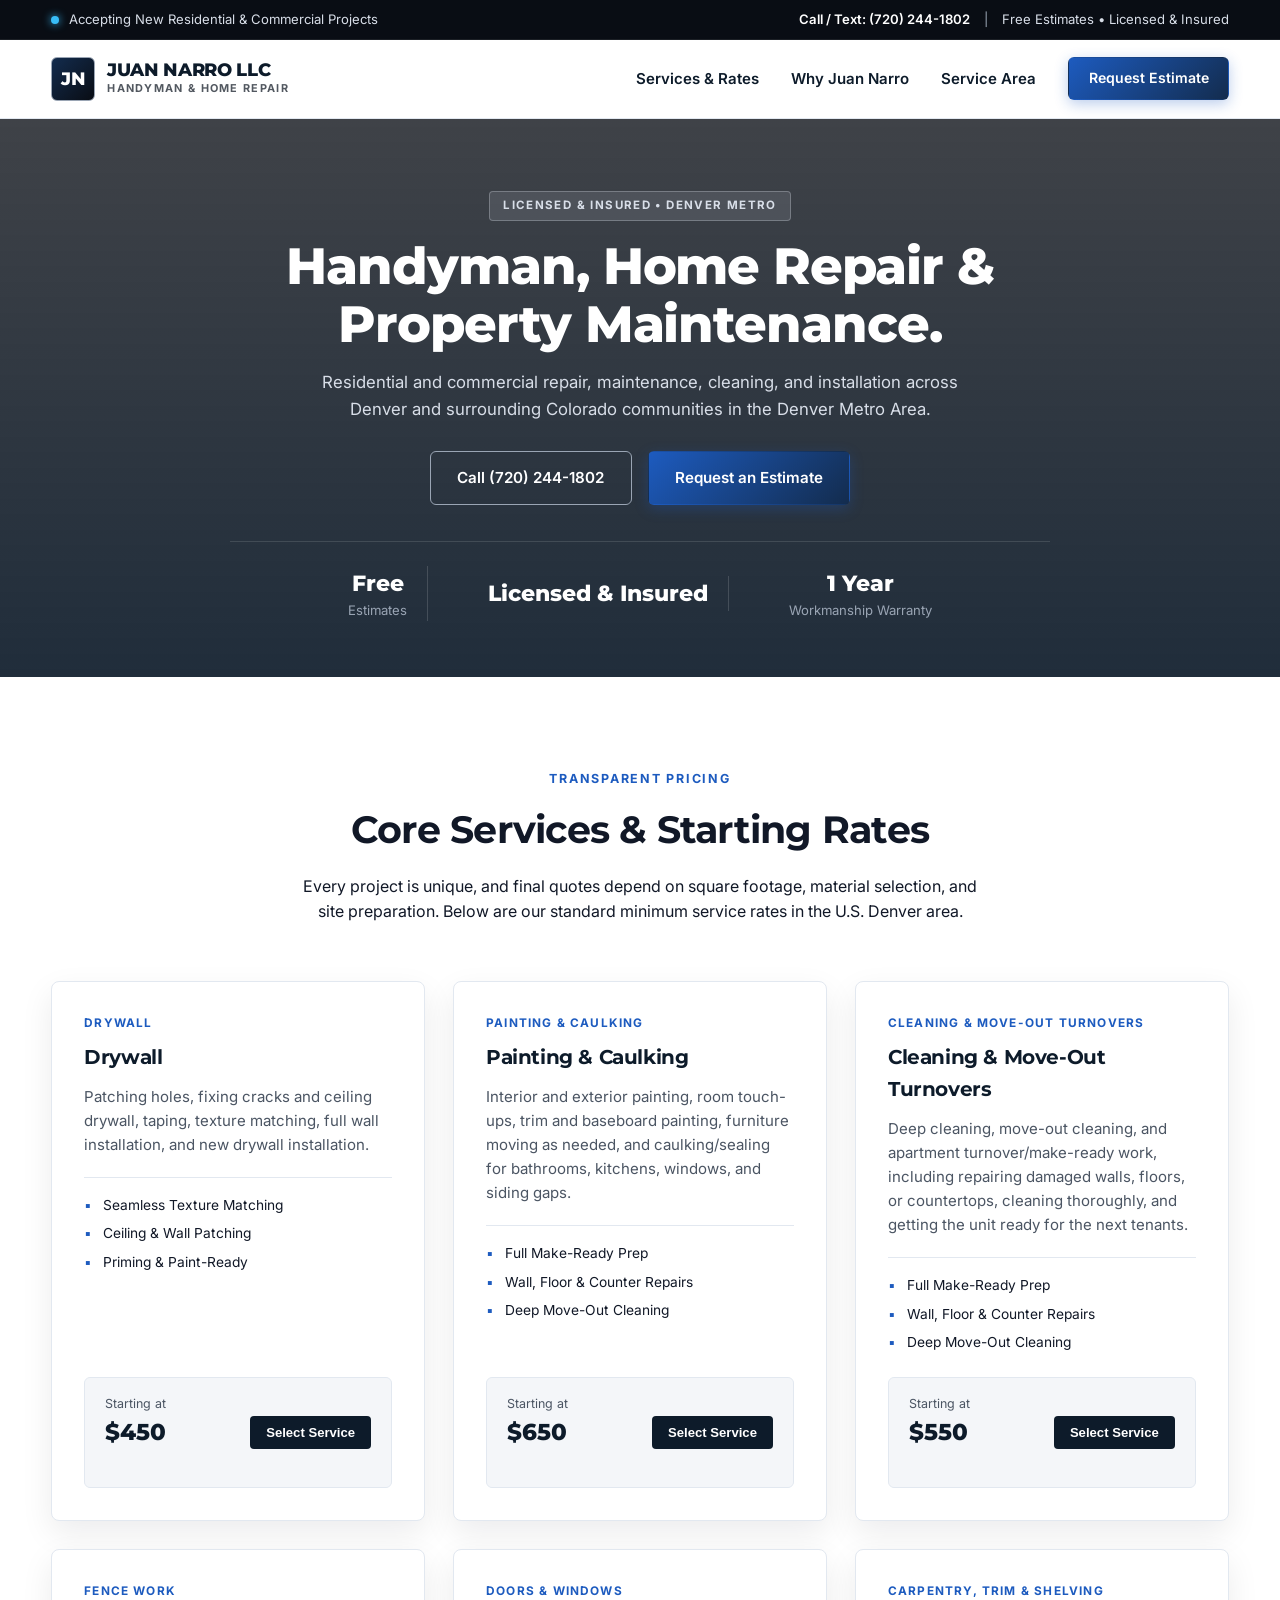
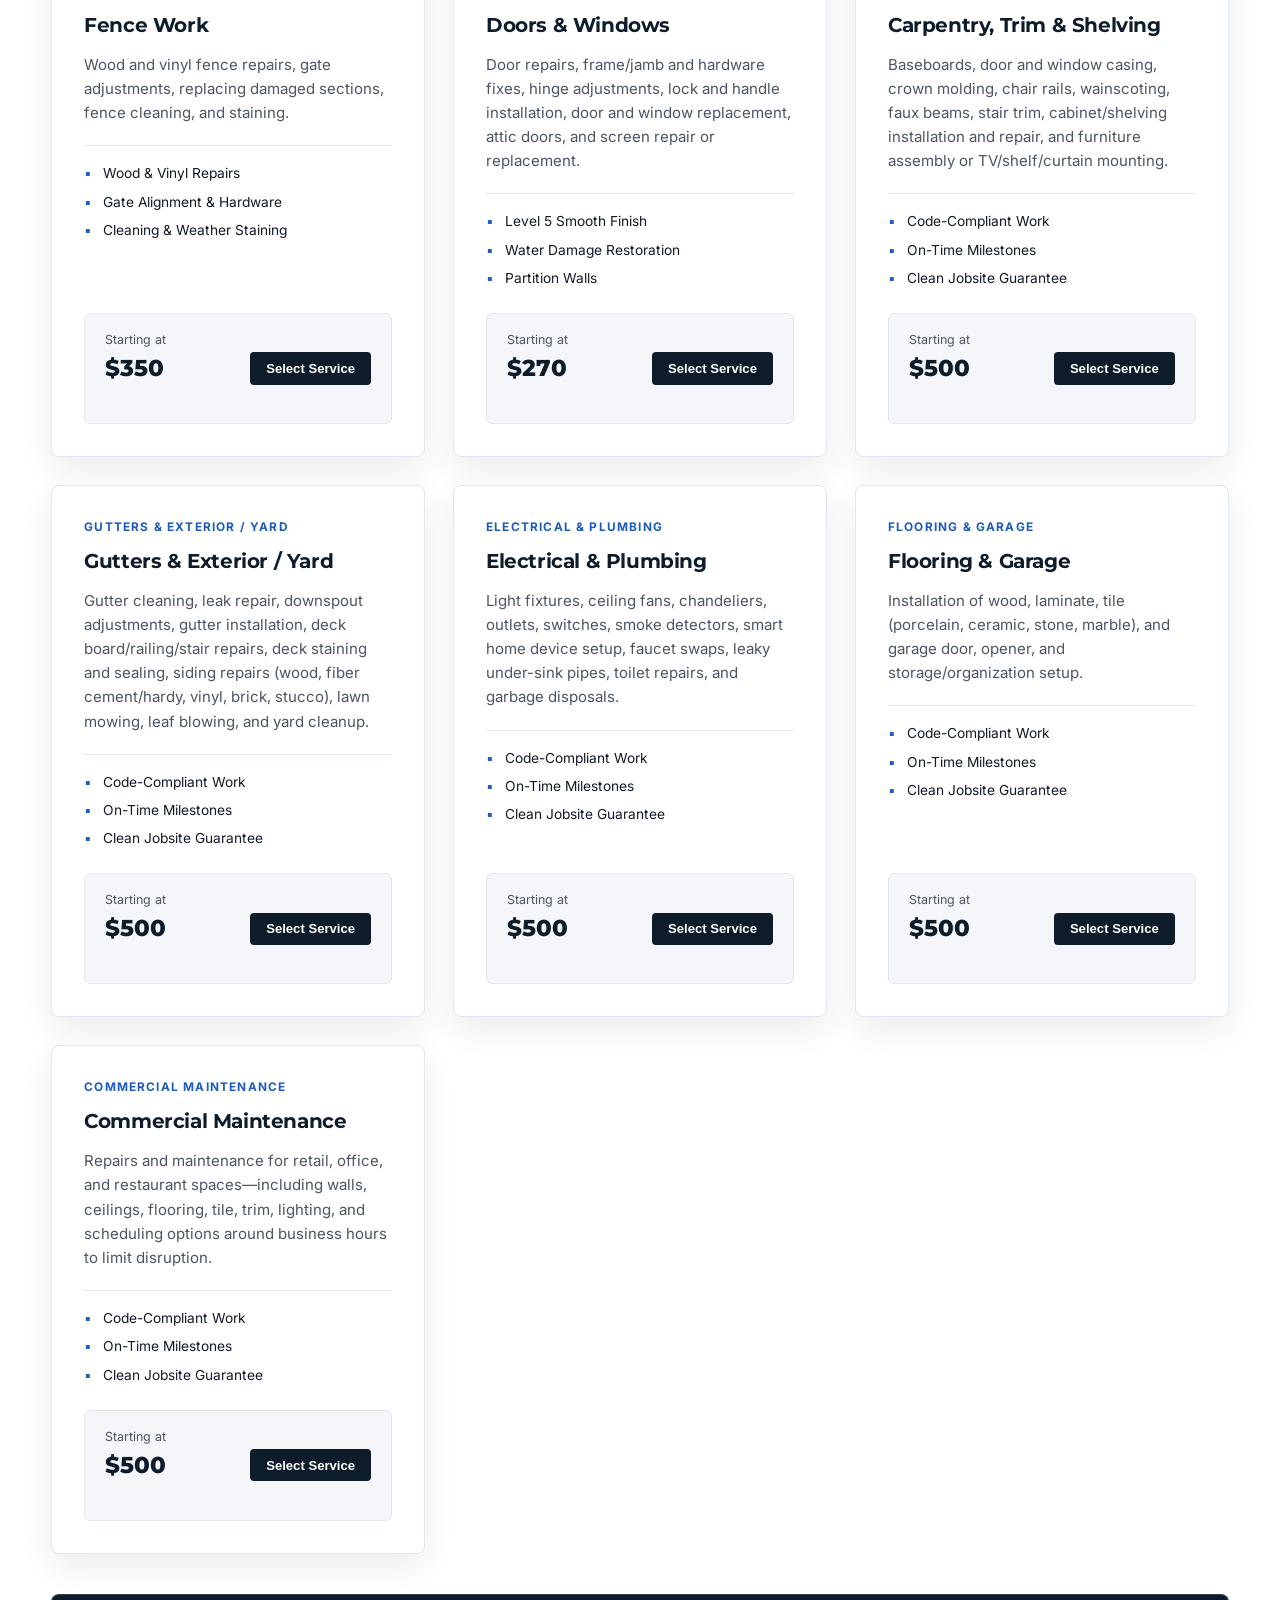
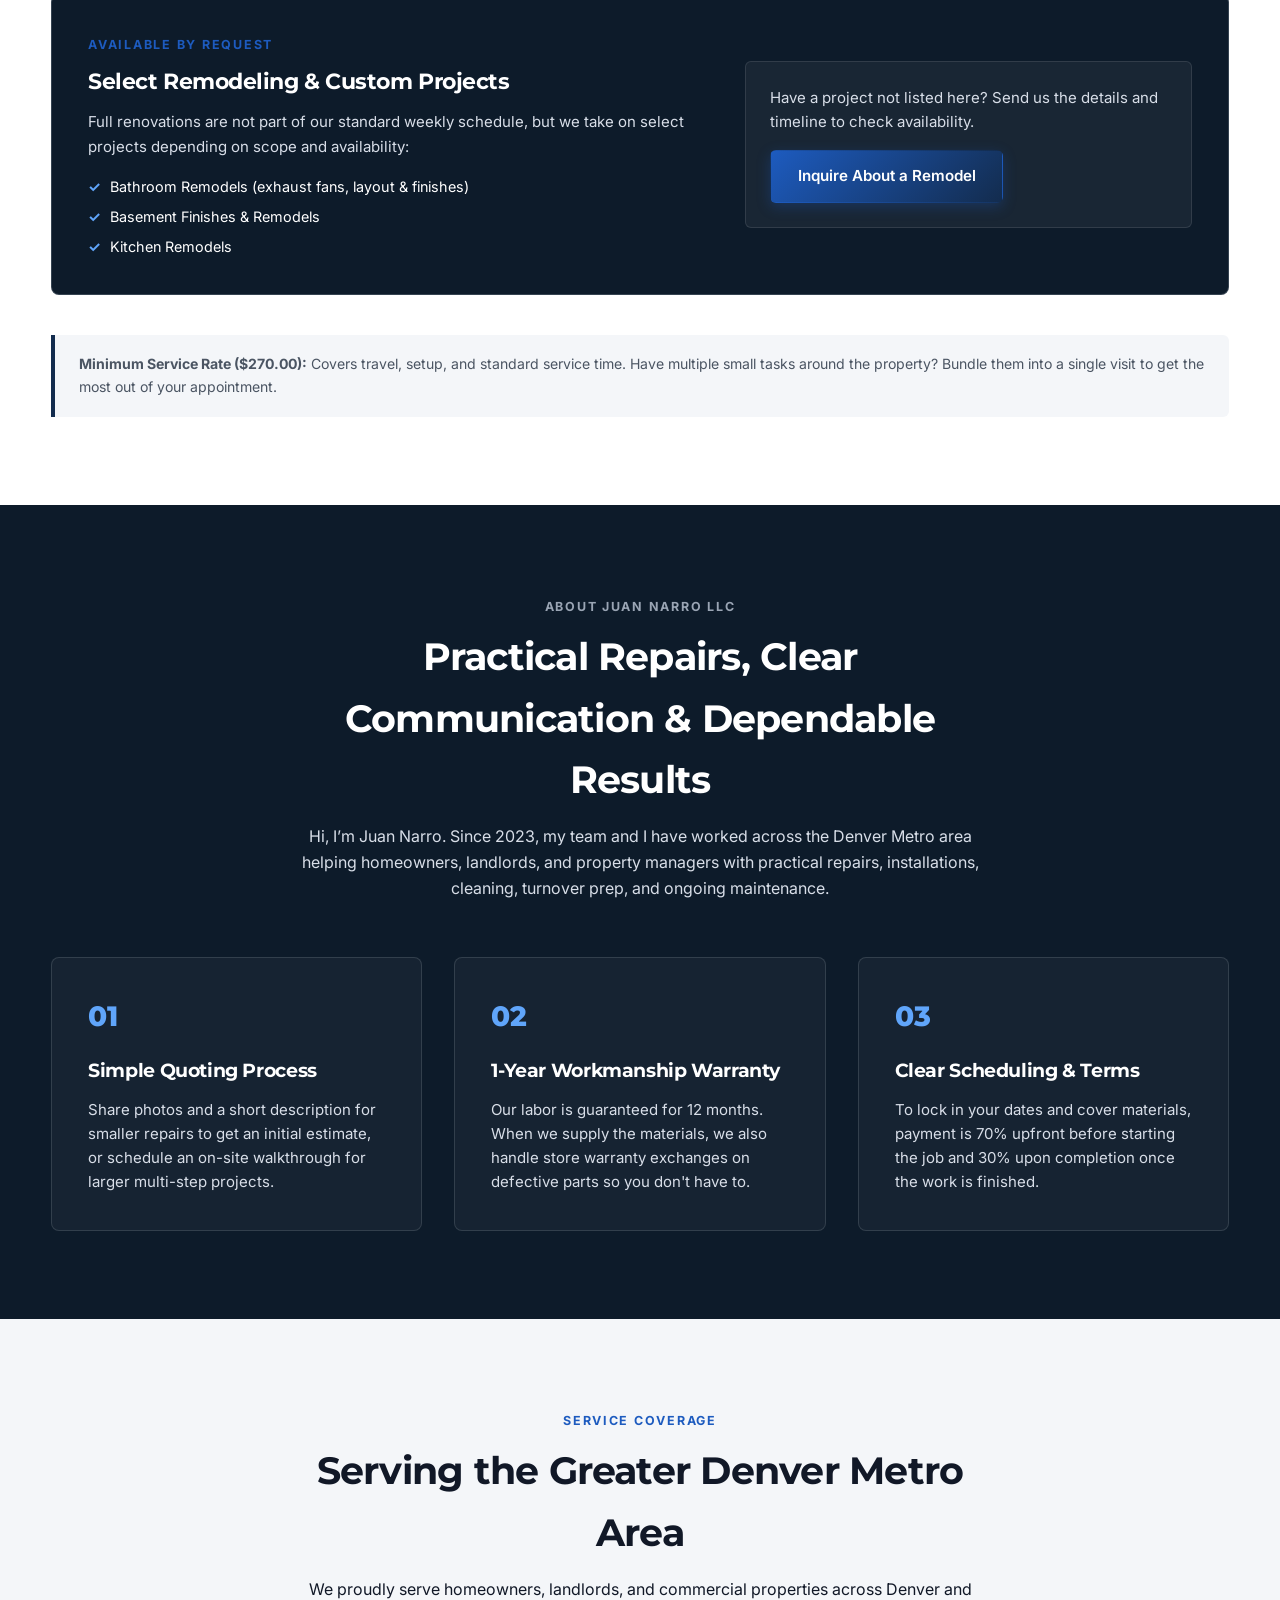
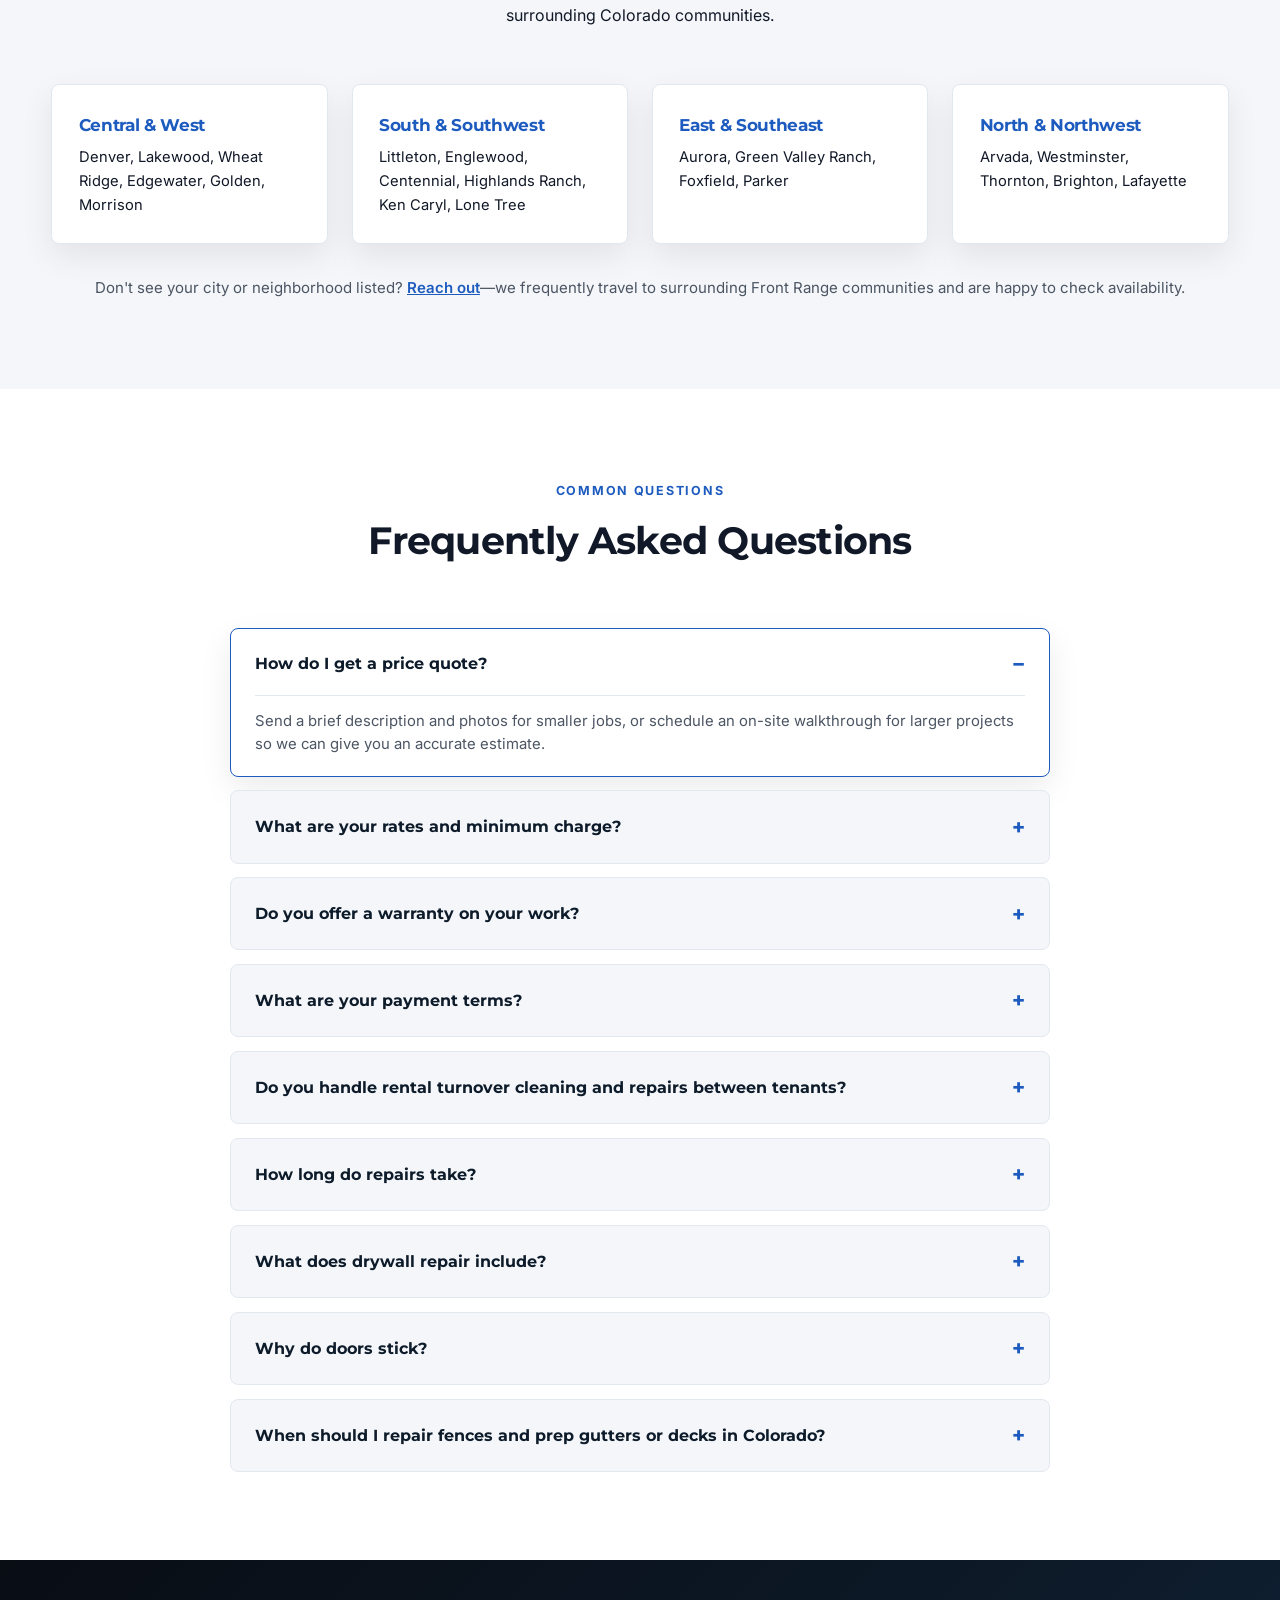
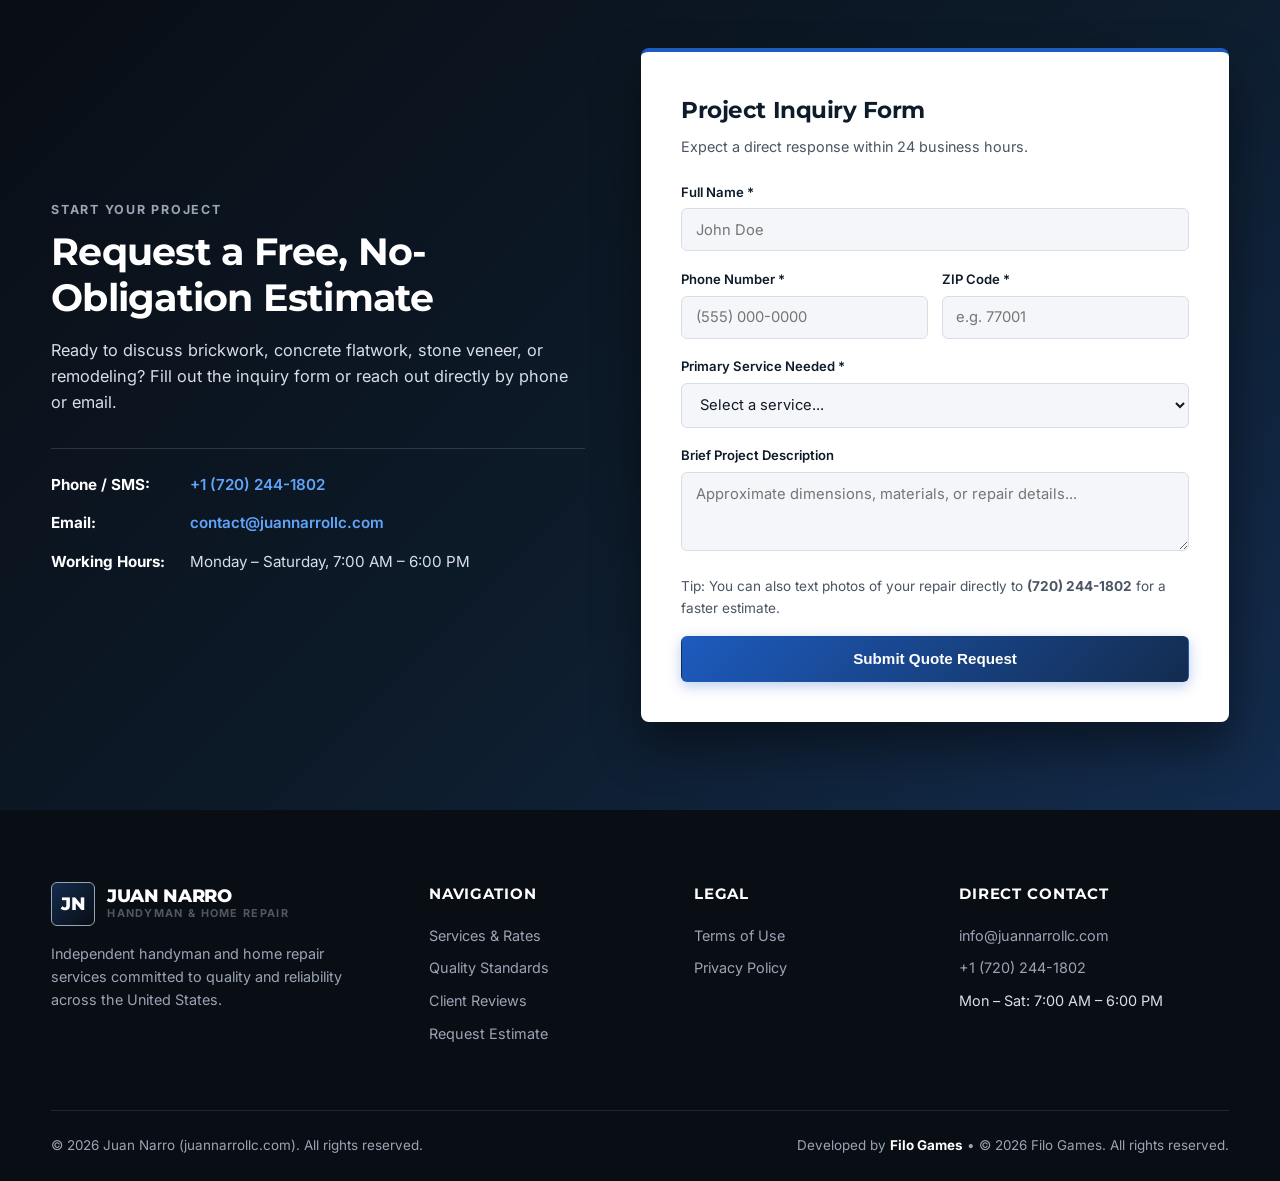
==== commit c10d8211: "datos" ====
--- a/index.html
+++ b/index.html
@@ -323,6 +323,10 @@
             <textarea id="q-details" name="details" rows="3" placeholder="Approximate dimensions, materials, or repair details..."></textarea>
           </label>
 
+          <p class="form-hint" style="font-size: 0.85rem; color: var(--text-muted); margin-bottom: 1rem;">
+            Tip: You can also text photos of your repair directly to <strong>(720) 244-1802</strong> for a faster estimate.
+          </p>
+
           <button type="submit" class="btn btn-primary btn-block">Submit Quote Request</button>
         </form>
       </div>
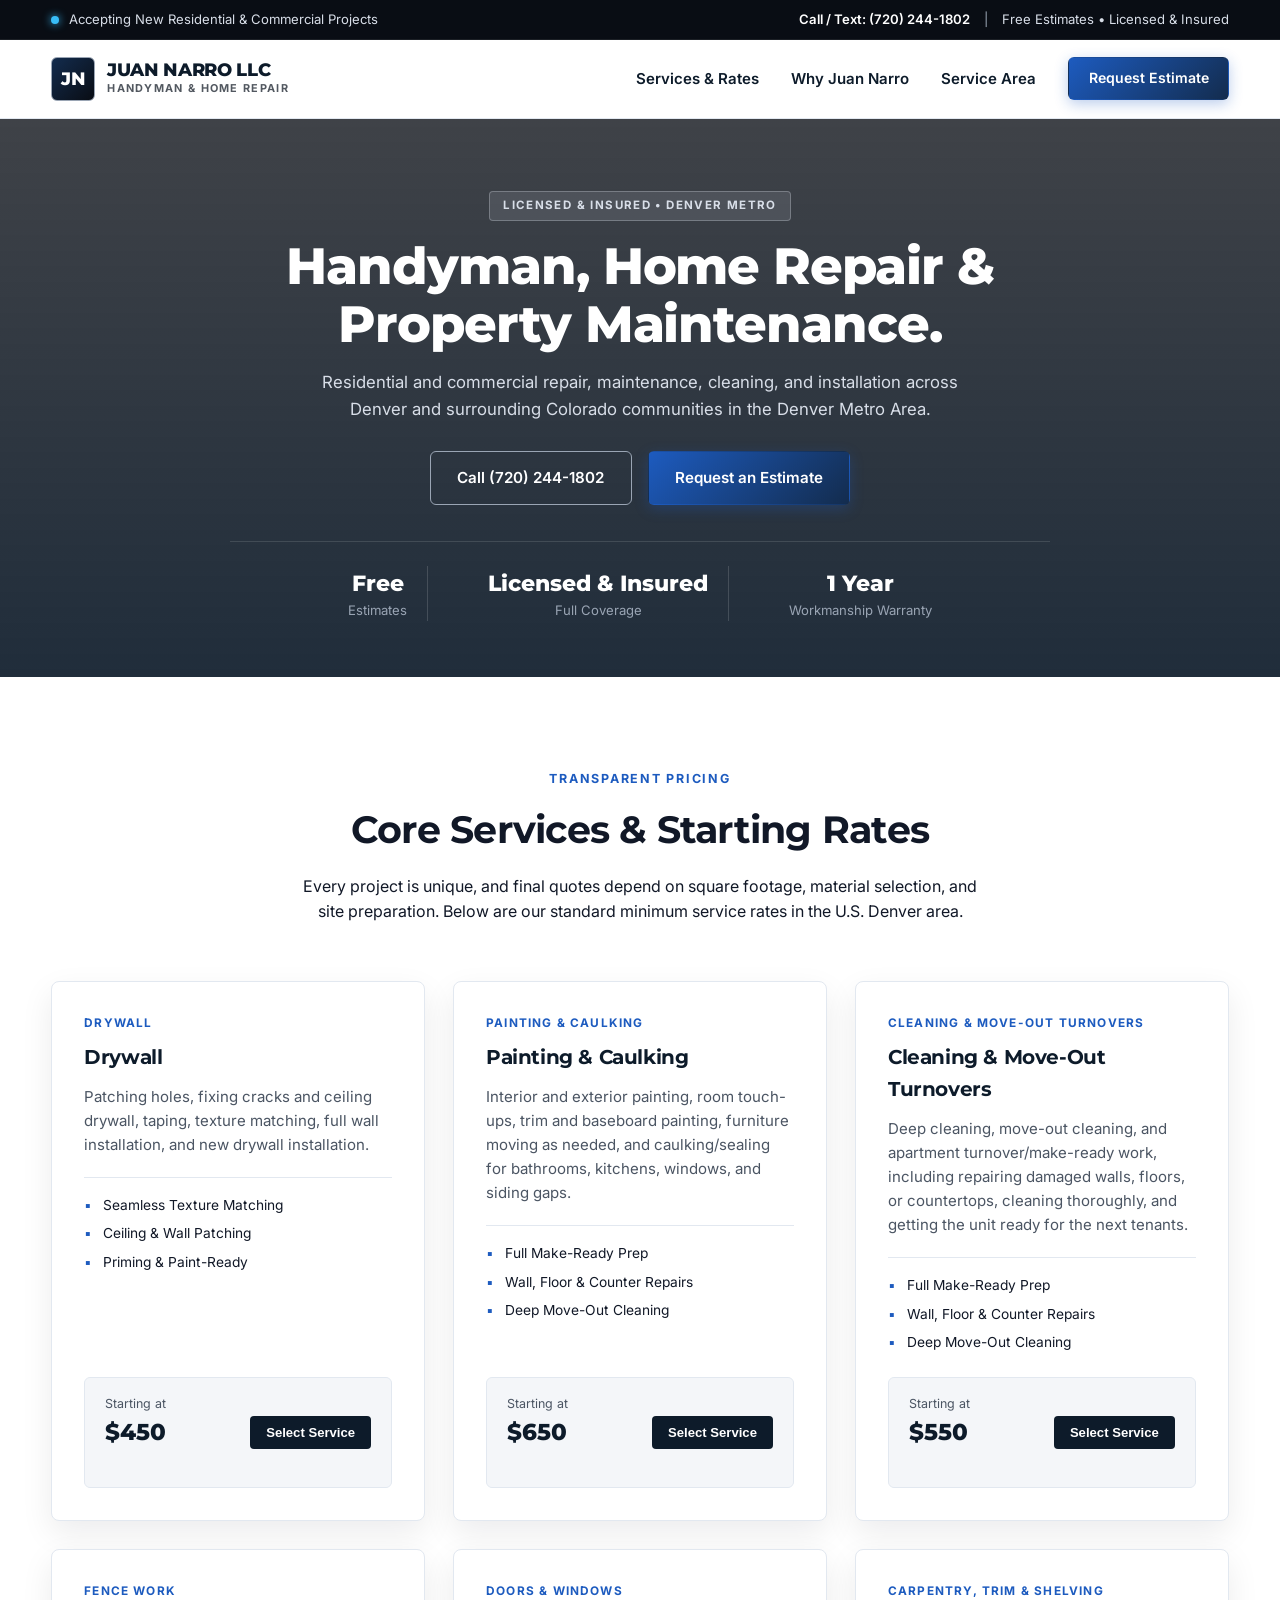
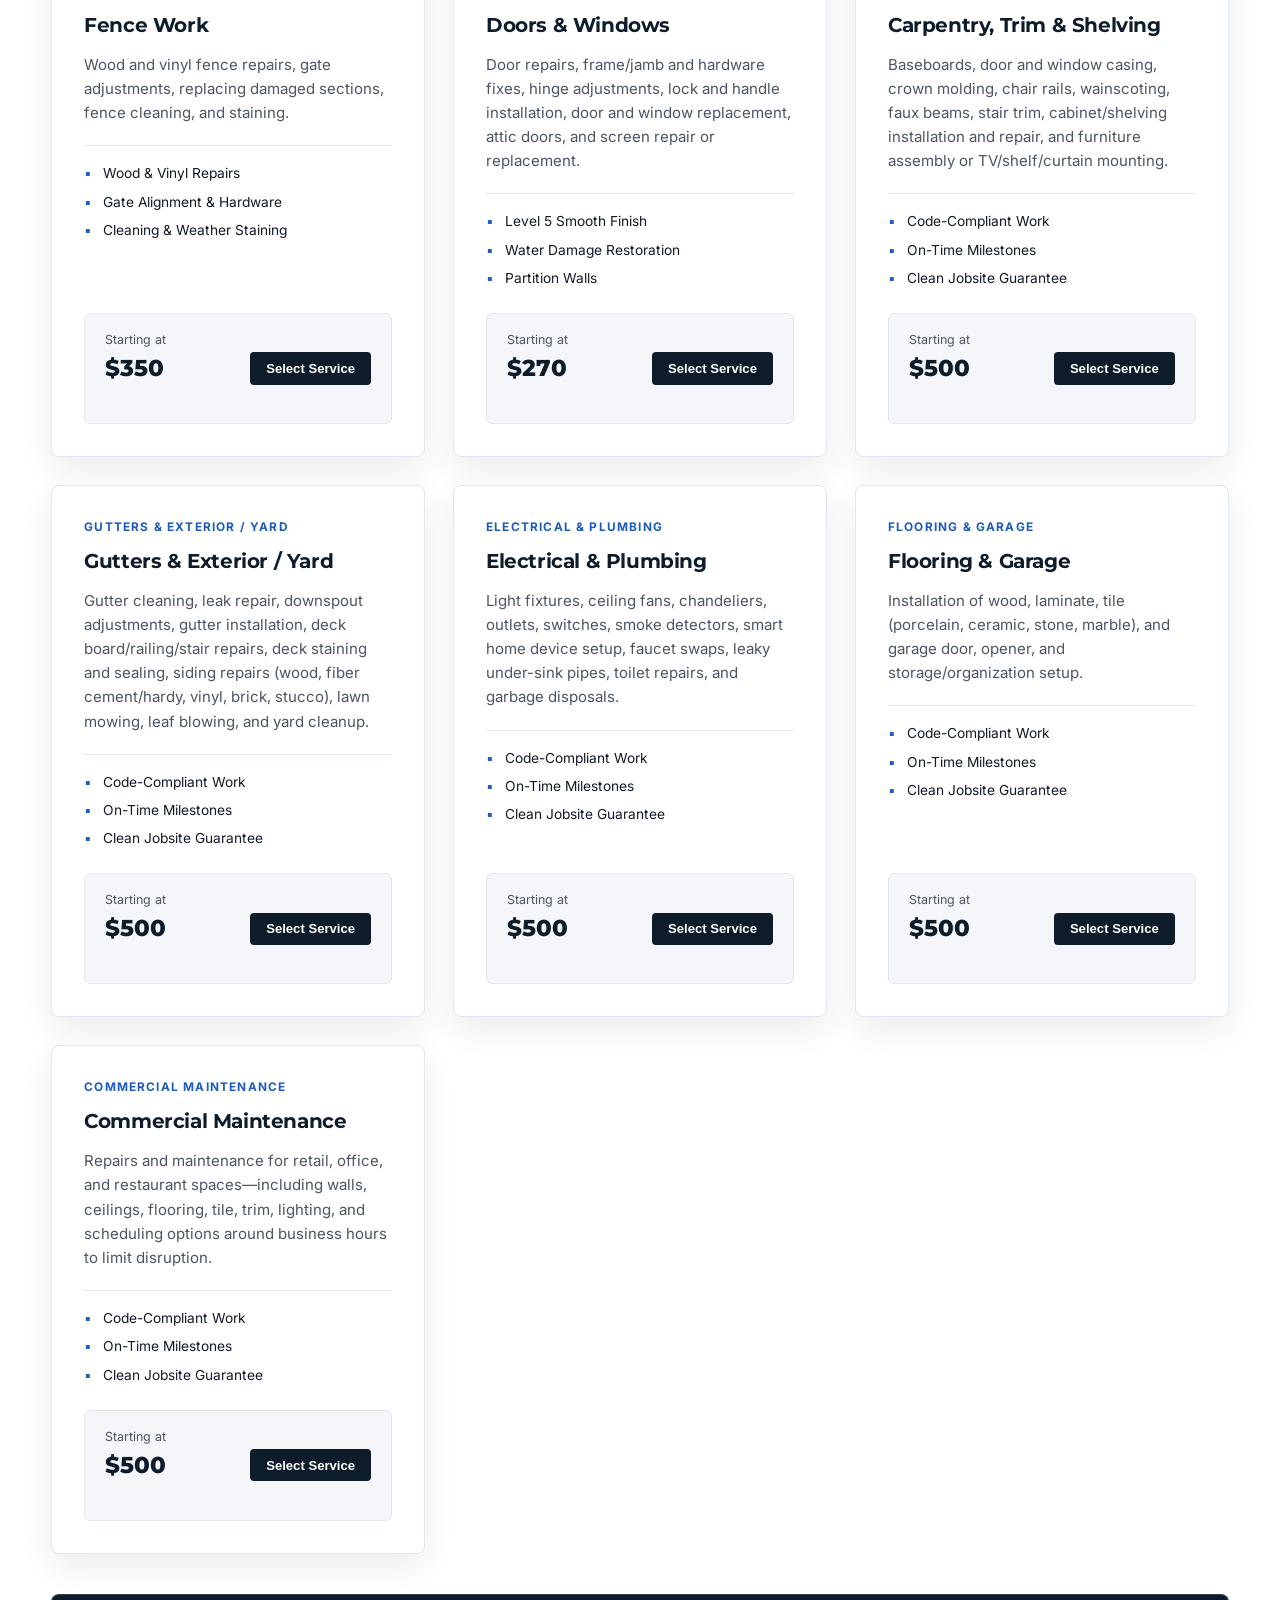
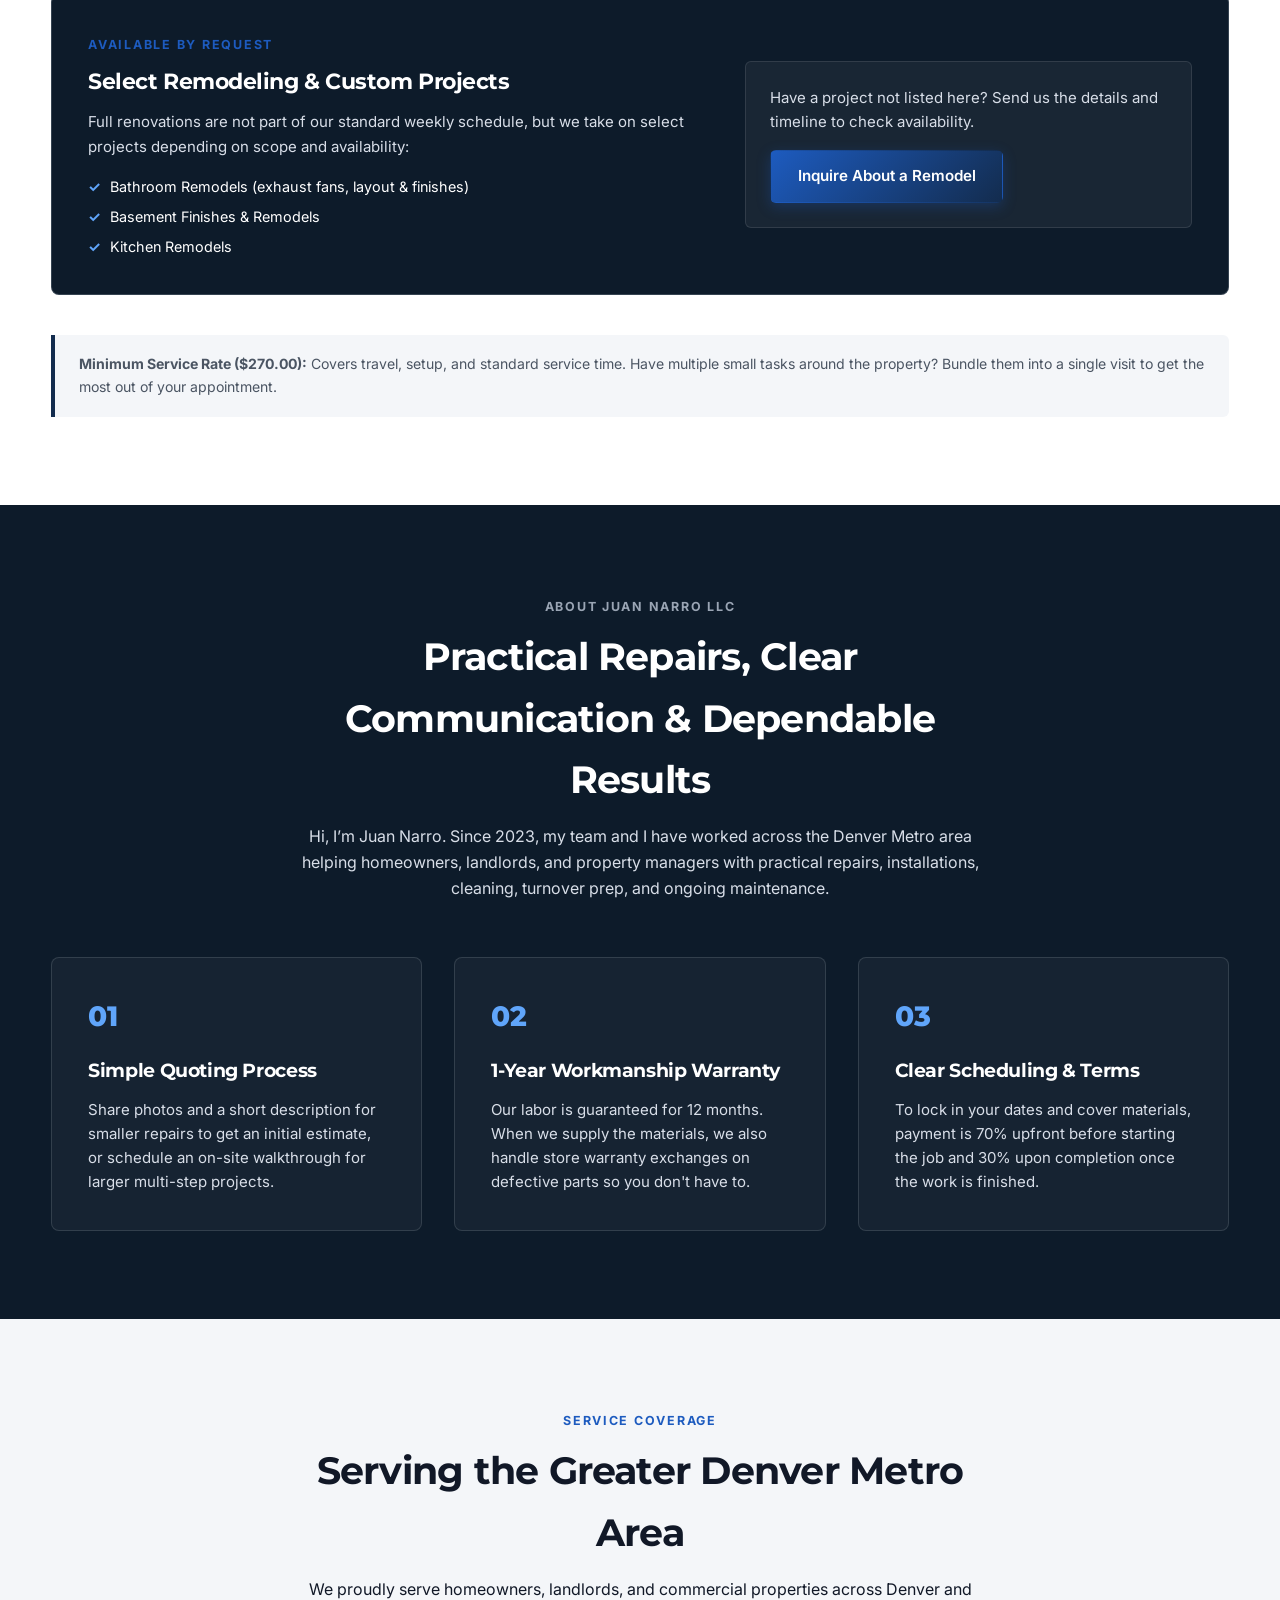
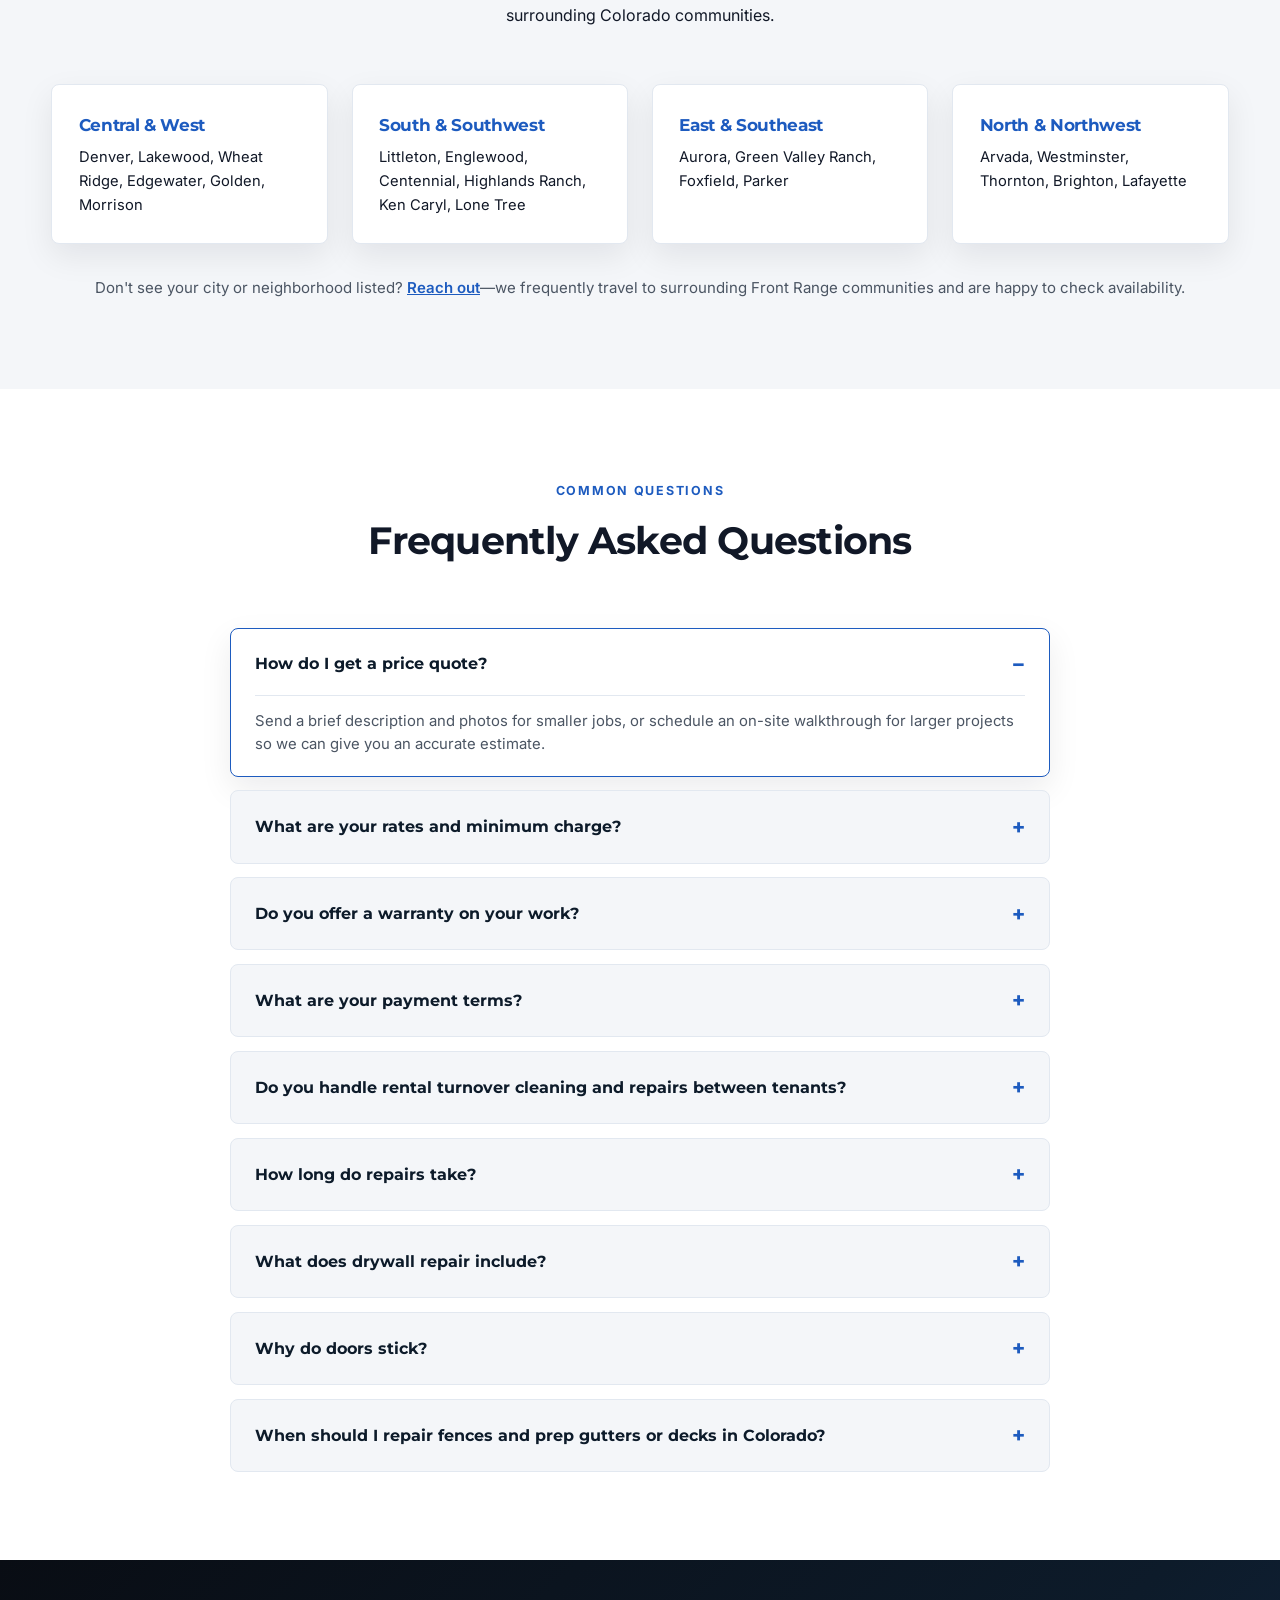
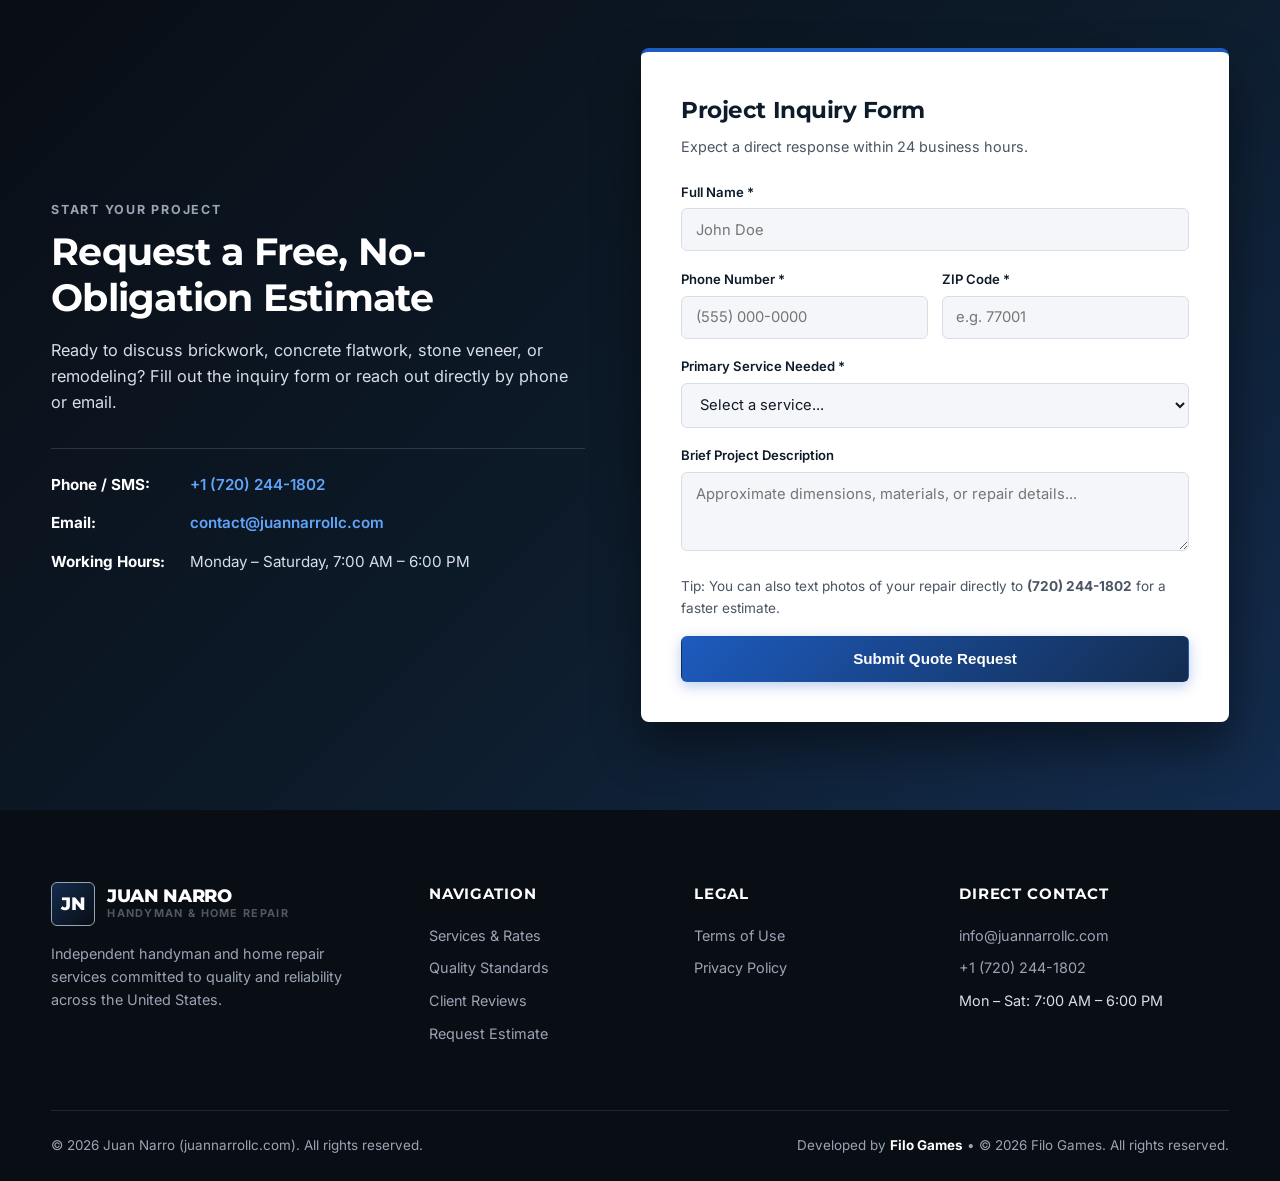
==== commit ced68400: "CSS, UI UX" ====
--- a/index.html
+++ b/index.html
@@ -71,8 +71,8 @@
             <dd>Free</dd>
           </div>
           <div class="metric">
-            <dt></dt>
-            <dd>Licensed & Insured</dd>
+            <dt>Full Coverage</dt>
+            <dd>Licensed &amp; Insured</dd>
           </div>
           <div class="metric">
             <dt>Workmanship Warranty</dt>
--- a/CSS/cssBase.css
+++ b/CSS/cssBase.css
@@ -975,7 +975,7 @@
   font-weight: 600;
 }
 
-/* FAQ Accordion */
+/* FAQ Accordion Mejorado y Suave */
 .faq-list {
   max-width: 820px;
   margin: 0 auto;
@@ -1019,18 +1019,33 @@
   font-size: 1.35rem;
   color: var(--blue-accent);
   font-weight: 700;
+  transition: transform 0.3s ease;
 }
 
 .faq-item[open] summary::after {
   content: '−';
-}
-
+  transform: rotate(180deg);
+}
+
+/* Animación de apertura suave para el contenido */
 .faq-item p {
   margin-top: 0.85rem;
   padding-top: 0.85rem;
   border-top: 1px solid var(--border-light);
   color: var(--text-muted);
   font-size: 0.93rem;
+  animation: fadeInFAQ 0.35s cubic-bezier(0.22, 1, 0.36, 1);
+}
+
+@keyframes fadeInFAQ {
+  from {
+    opacity: 0;
+    transform: translateY(-6px);
+  }
+  to {
+    opacity: 1;
+    transform: translateY(0);
+  }
 }
 
 @media (max-width: 960px) {
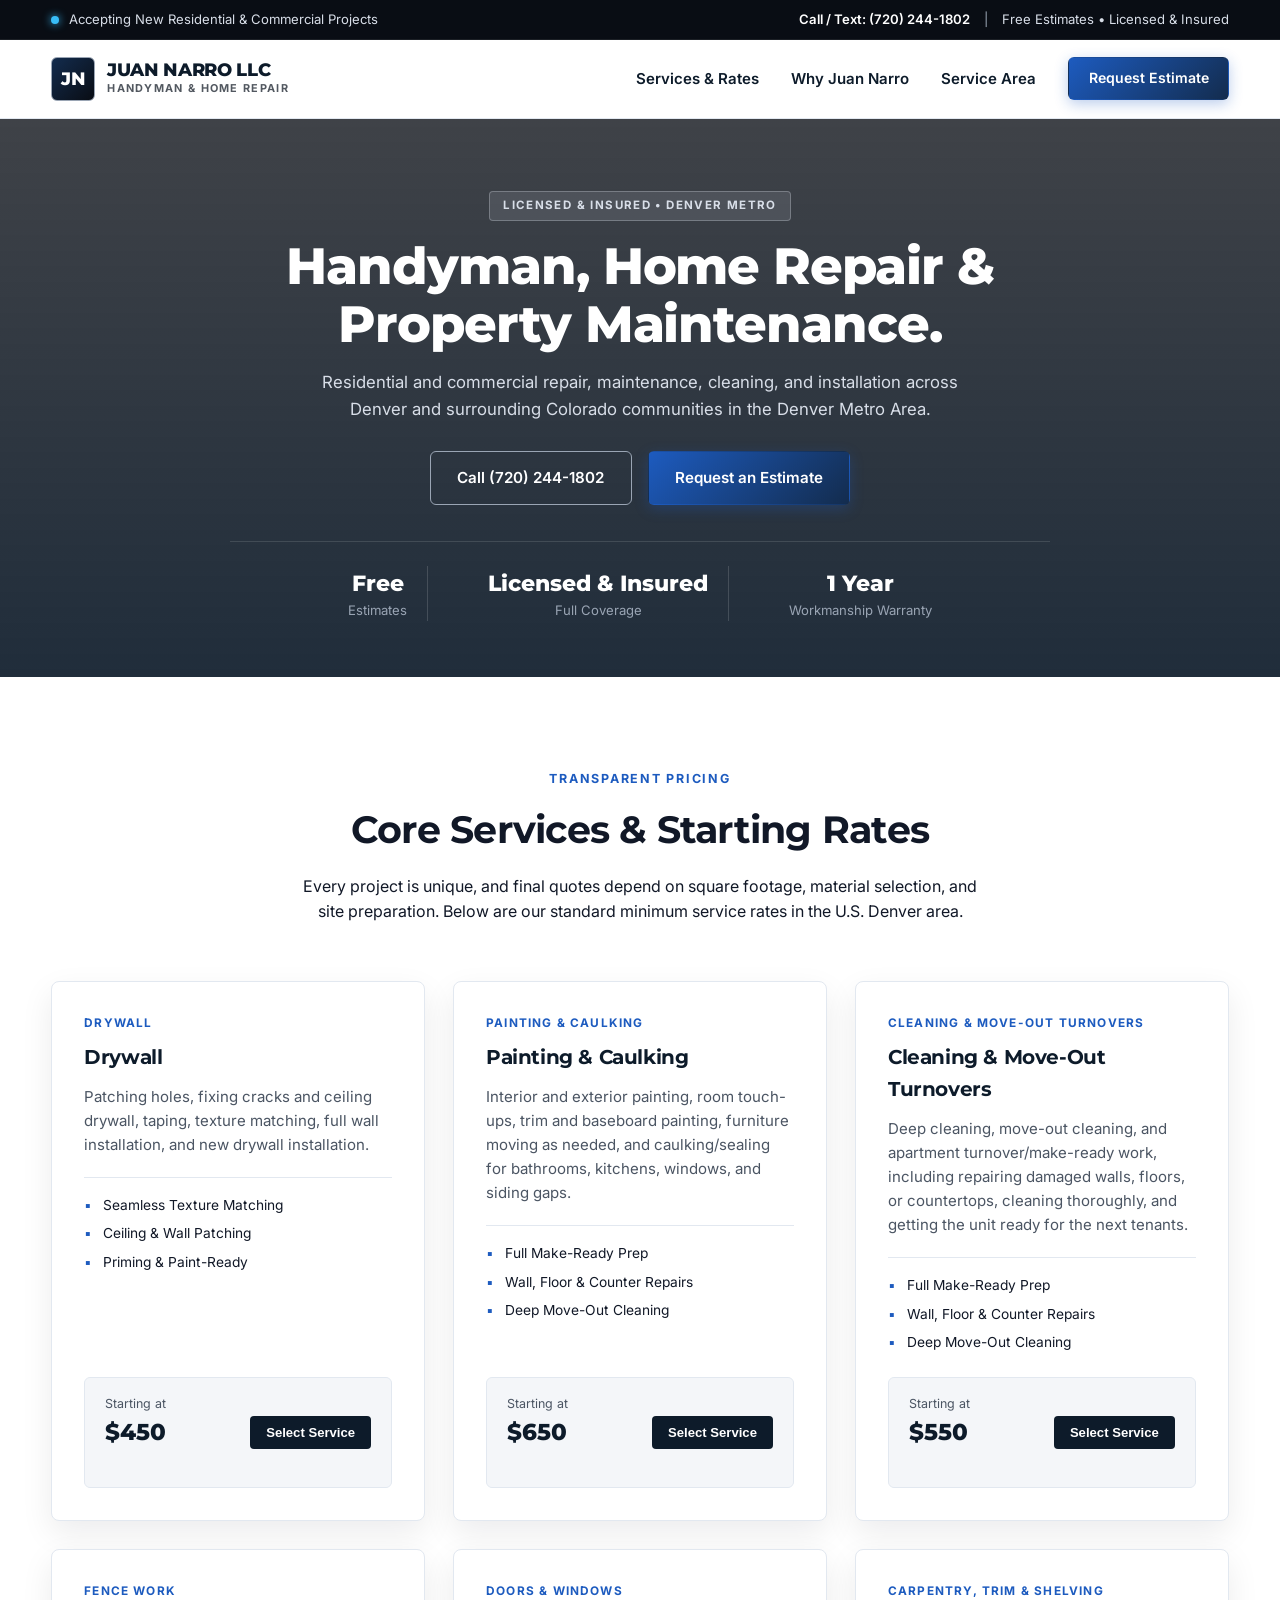
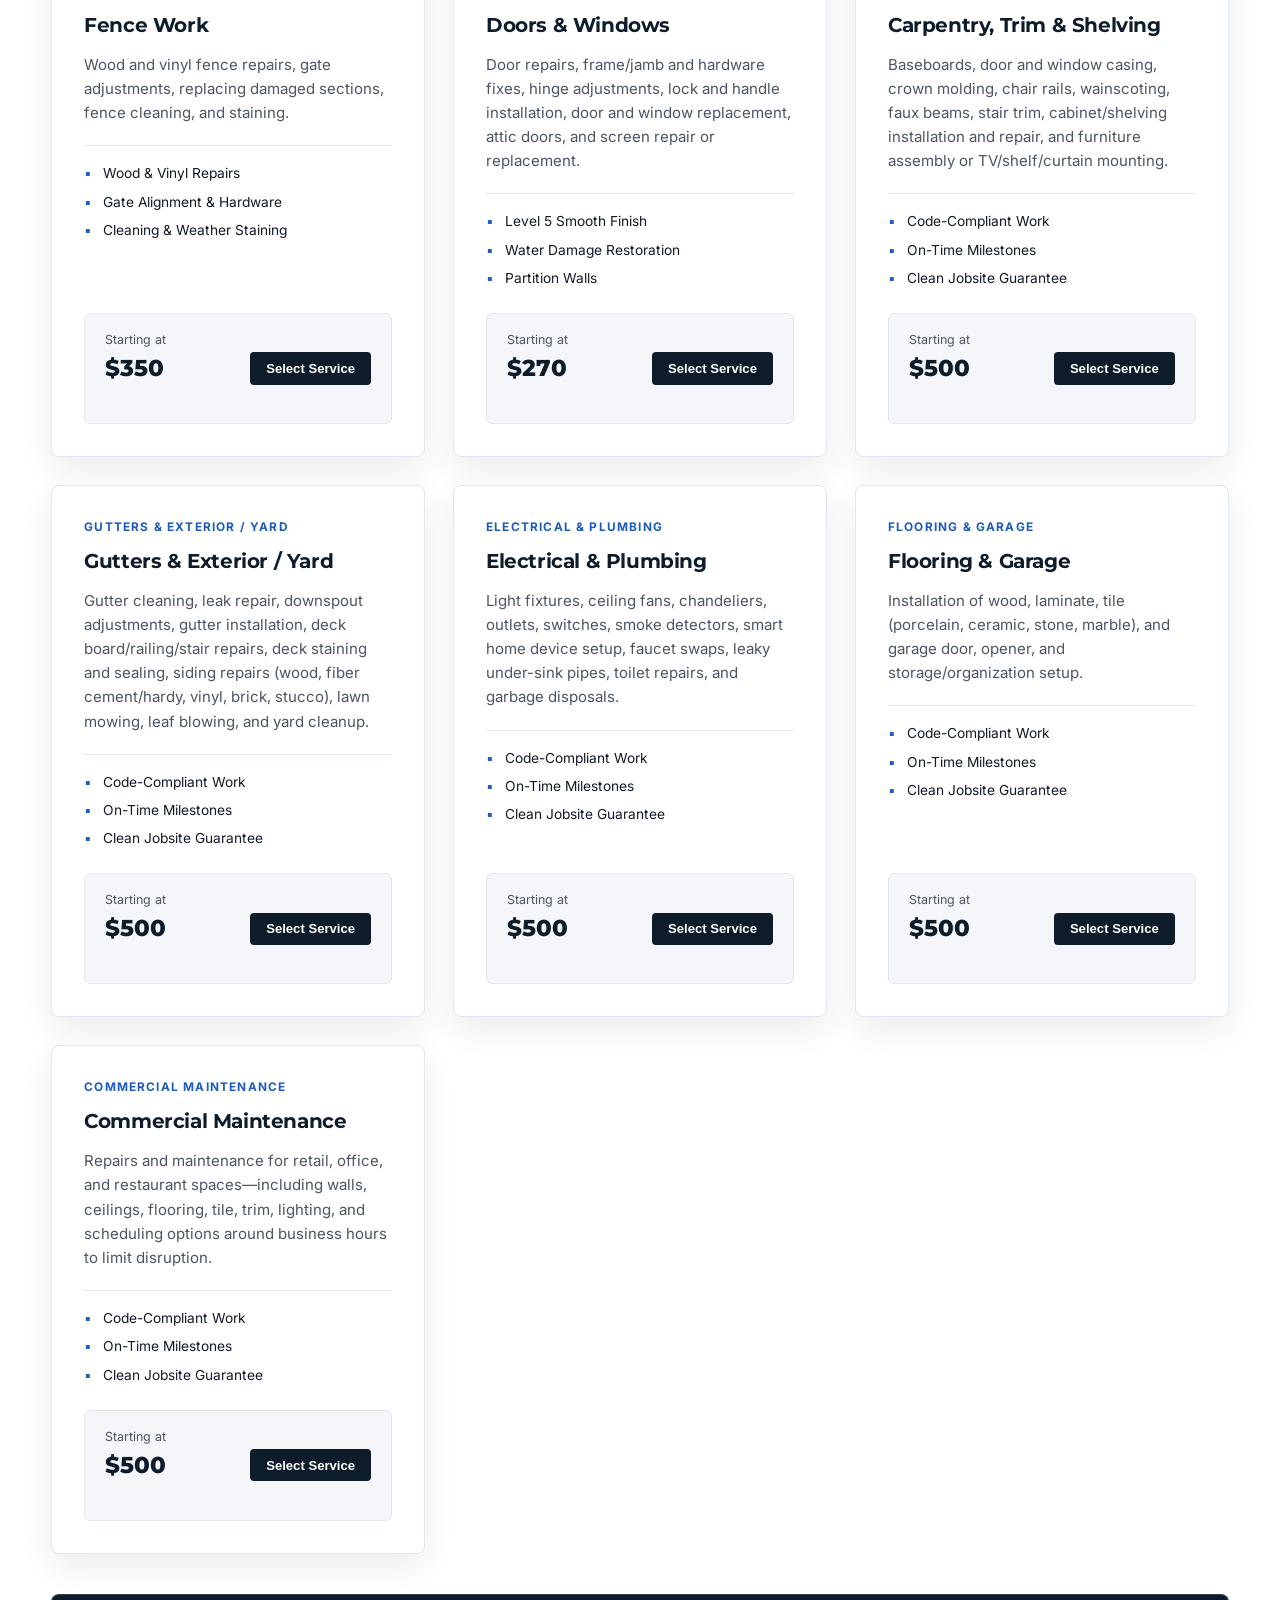
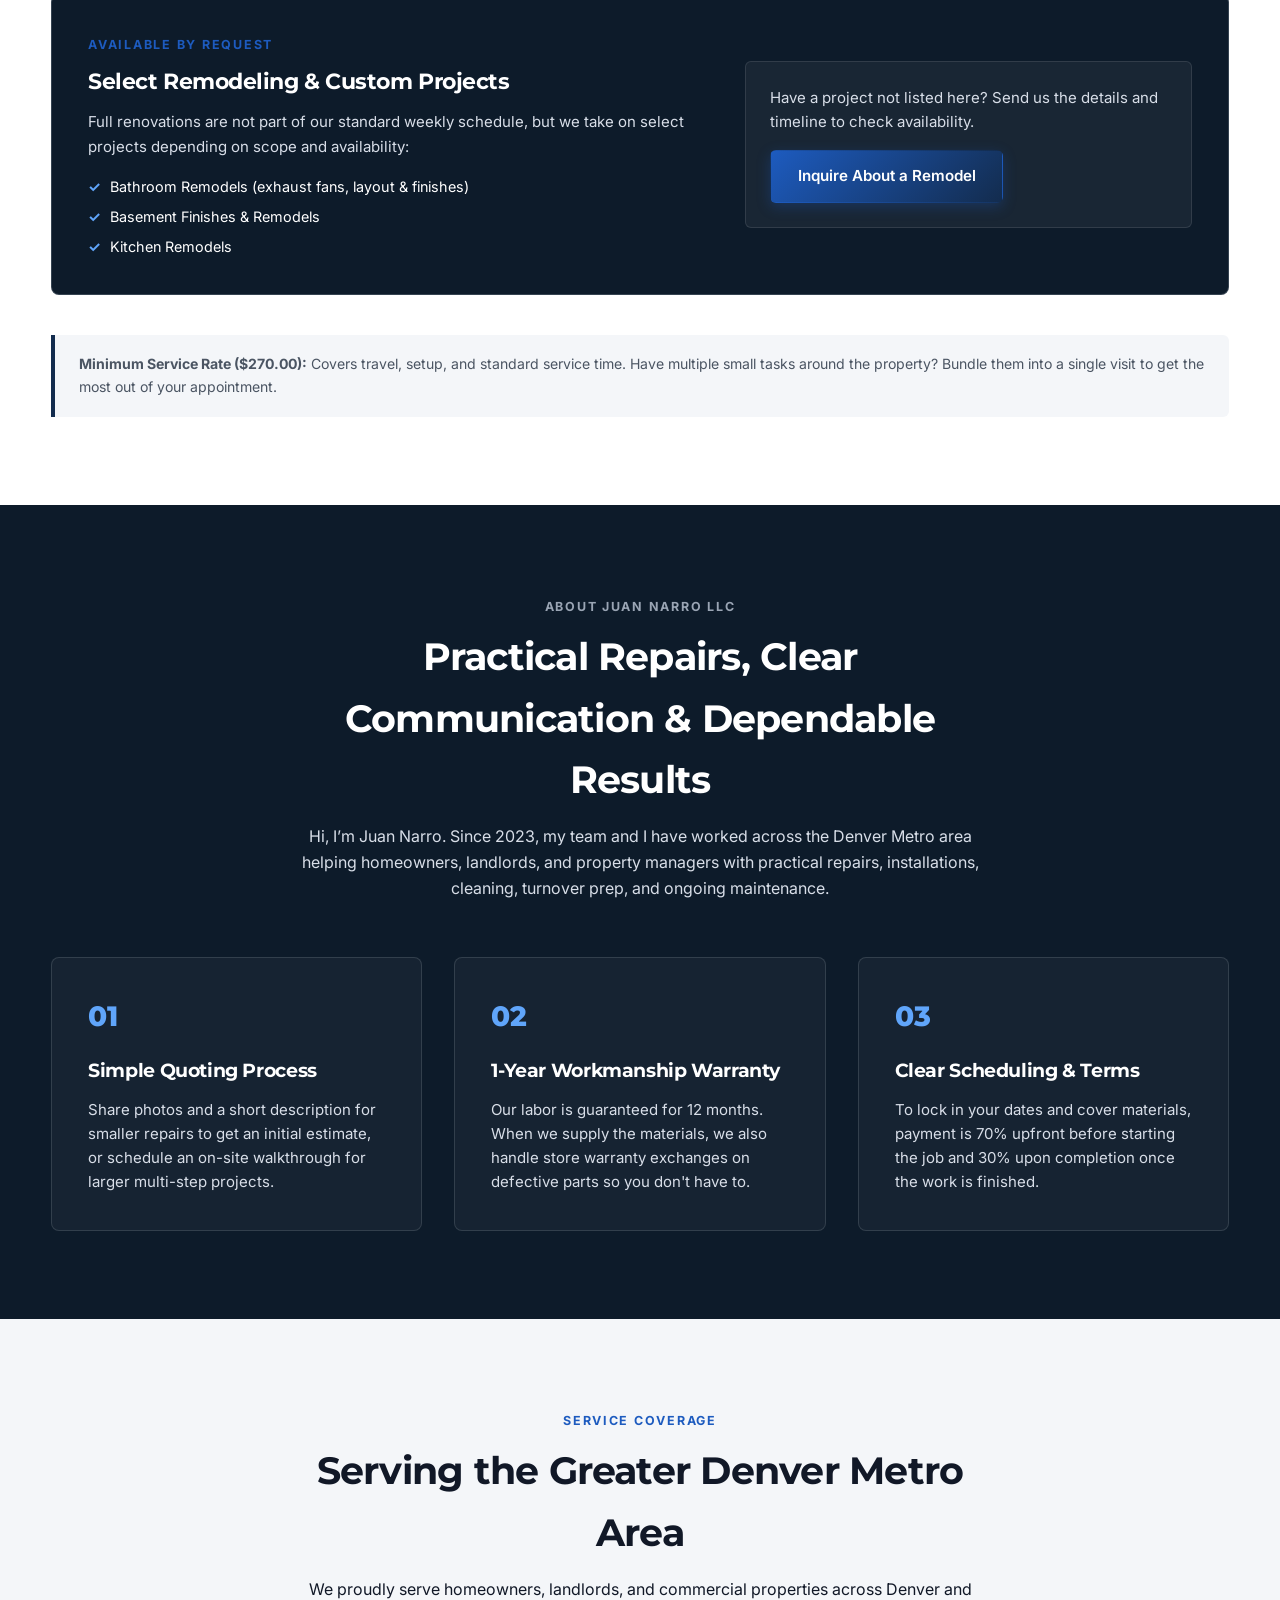
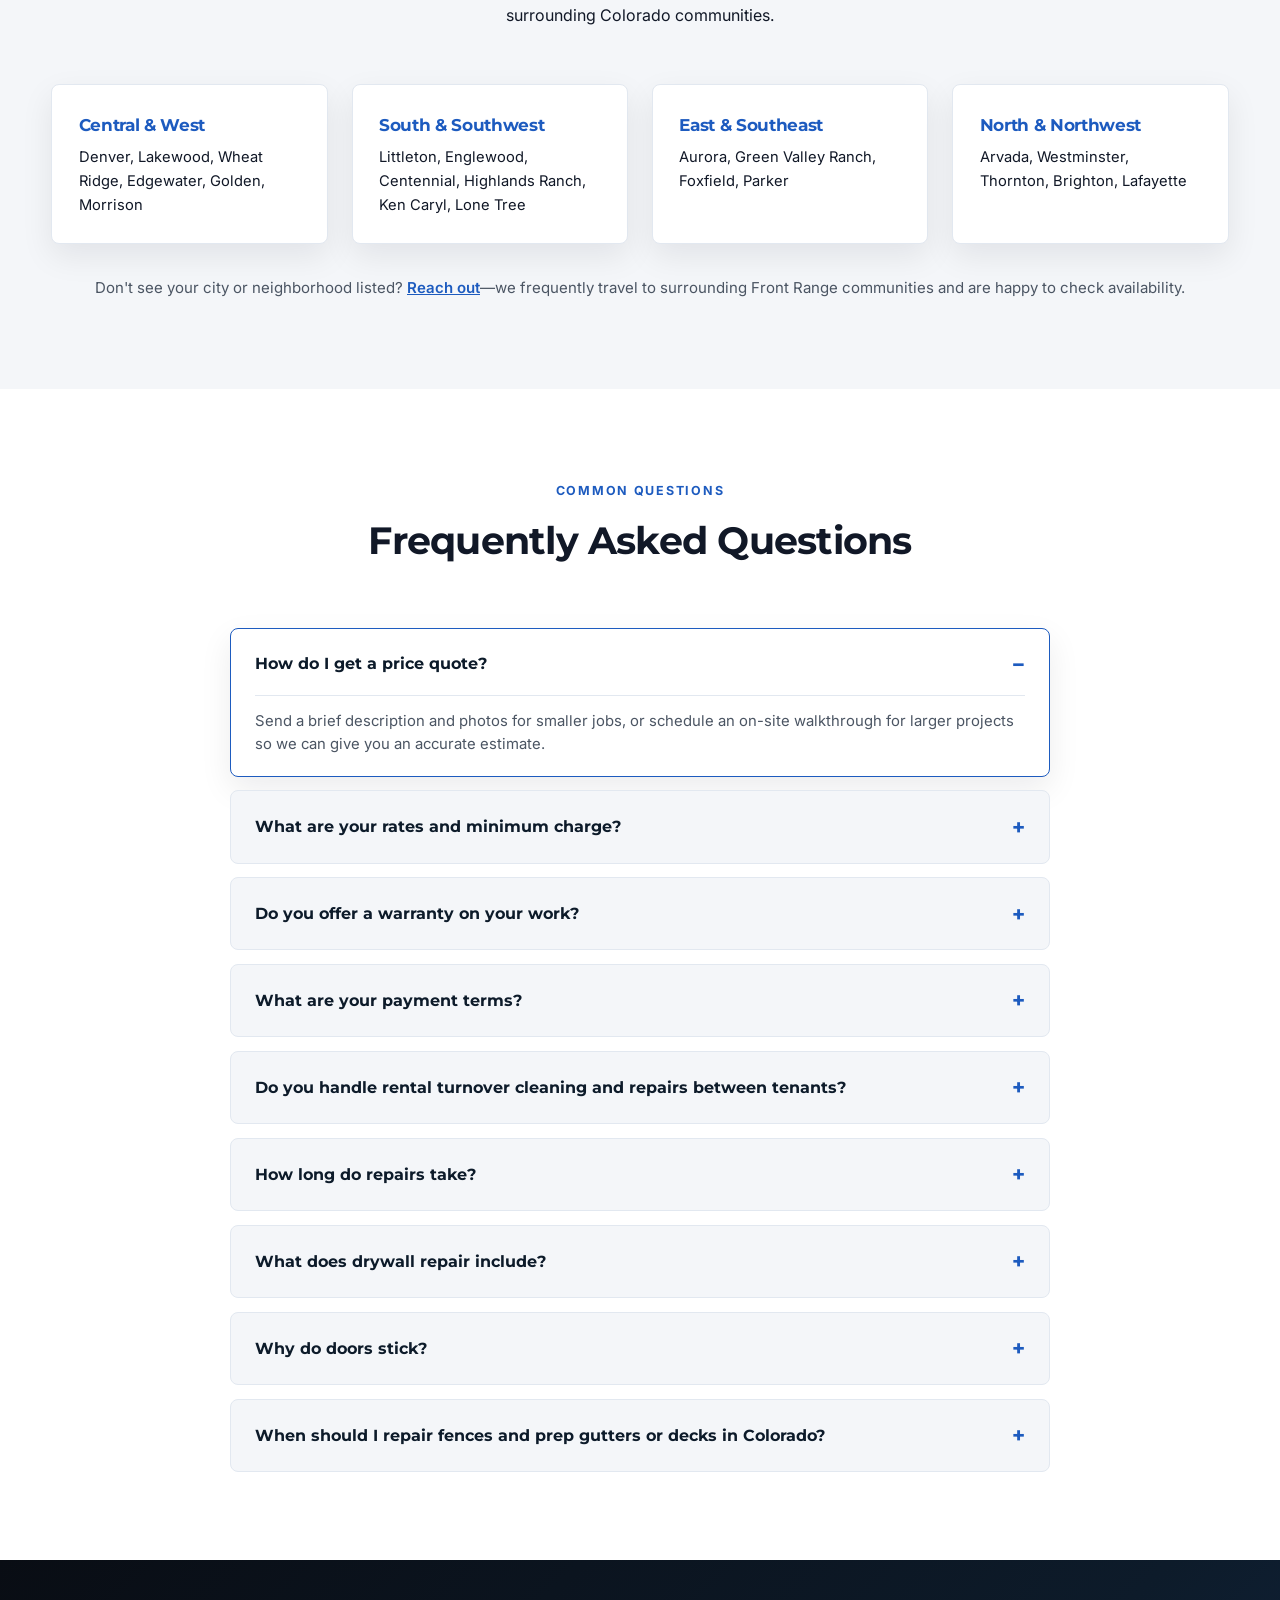
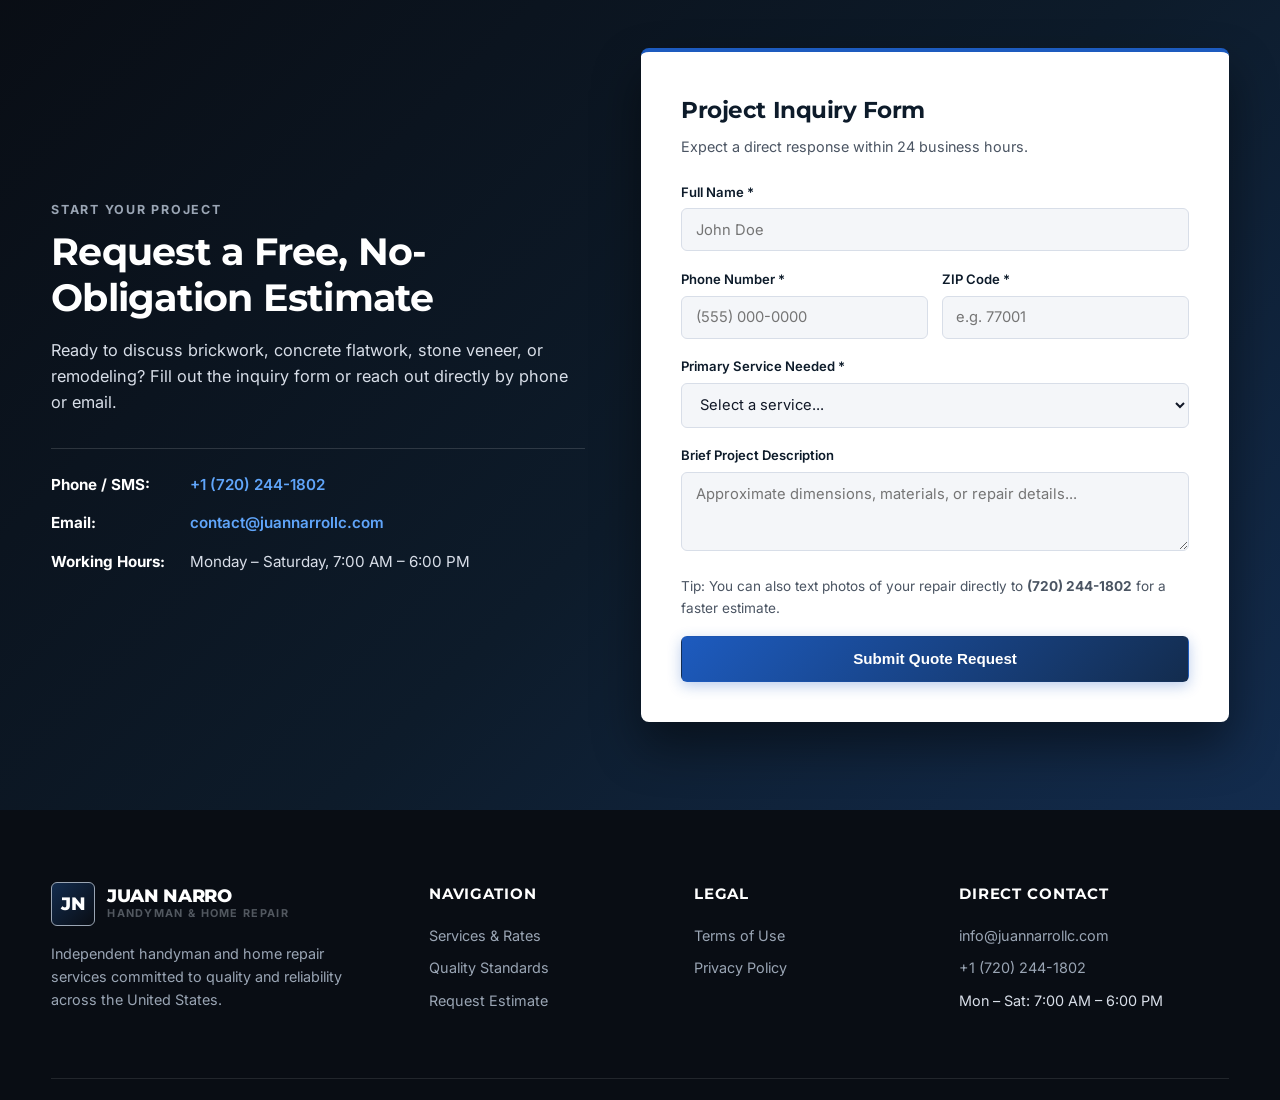
==== commit 77bd8e85: "Update index.html" ====
--- a/index.html
+++ b/index.html
@@ -354,7 +354,6 @@
         <ul>
           <li><a href="#services">Services &amp; Rates</a></li>
           <li><a href="#standards">Quality Standards</a></li>
-          <li><a href="#reviews">Client Reviews</a></li>
           <li><a href="#estimate">Request Estimate</a></li>
         </ul>
       </nav>
--- a/CSS/cssBase.css
+++ b/CSS/cssBase.css
@@ -426,6 +426,14 @@
   margin-bottom: 1.25rem;
 }
 
+/* Tarjeta sobrante alineada y centrada automáticamente (Forzado por clase de JS) */
+.service-card.is-centered-orphan {
+  grid-column: 1 / -1 !important;
+  max-width: 600px !important;
+  margin: 0 auto !important;
+  width: 100% !important;
+}
+
 .service-features {
   list-style: none;
   margin-bottom: 1.5rem;
@@ -975,7 +983,7 @@
   font-weight: 600;
 }
 
-/* FAQ Accordion Mejorado y Suave */
+/* FAQ Accordion con transición de apertura suave */
 .faq-list {
   max-width: 820px;
   margin: 0 auto;
@@ -1019,7 +1027,7 @@
   font-size: 1.35rem;
   color: var(--blue-accent);
   font-weight: 700;
-  transition: transform 0.3s ease;
+  transition: transform 0.4s cubic-bezier(0.22, 1, 0.36, 1);
 }
 
 .faq-item[open] summary::after {
@@ -1027,20 +1035,20 @@
   transform: rotate(180deg);
 }
 
-/* Animación de apertura suave para el contenido */
+/* Animación de apertura suave y pausada para el contenido */
 .faq-item p {
   margin-top: 0.85rem;
   padding-top: 0.85rem;
   border-top: 1px solid var(--border-light);
   color: var(--text-muted);
   font-size: 0.93rem;
-  animation: fadeInFAQ 0.35s cubic-bezier(0.22, 1, 0.36, 1);
+  animation: fadeInFAQ 0.5s cubic-bezier(0.22, 1, 0.36, 1) forwards;
 }
 
 @keyframes fadeInFAQ {
   from {
     opacity: 0;
-    transform: translateY(-6px);
+    transform: translateY(-8px);
   }
   to {
     opacity: 1;
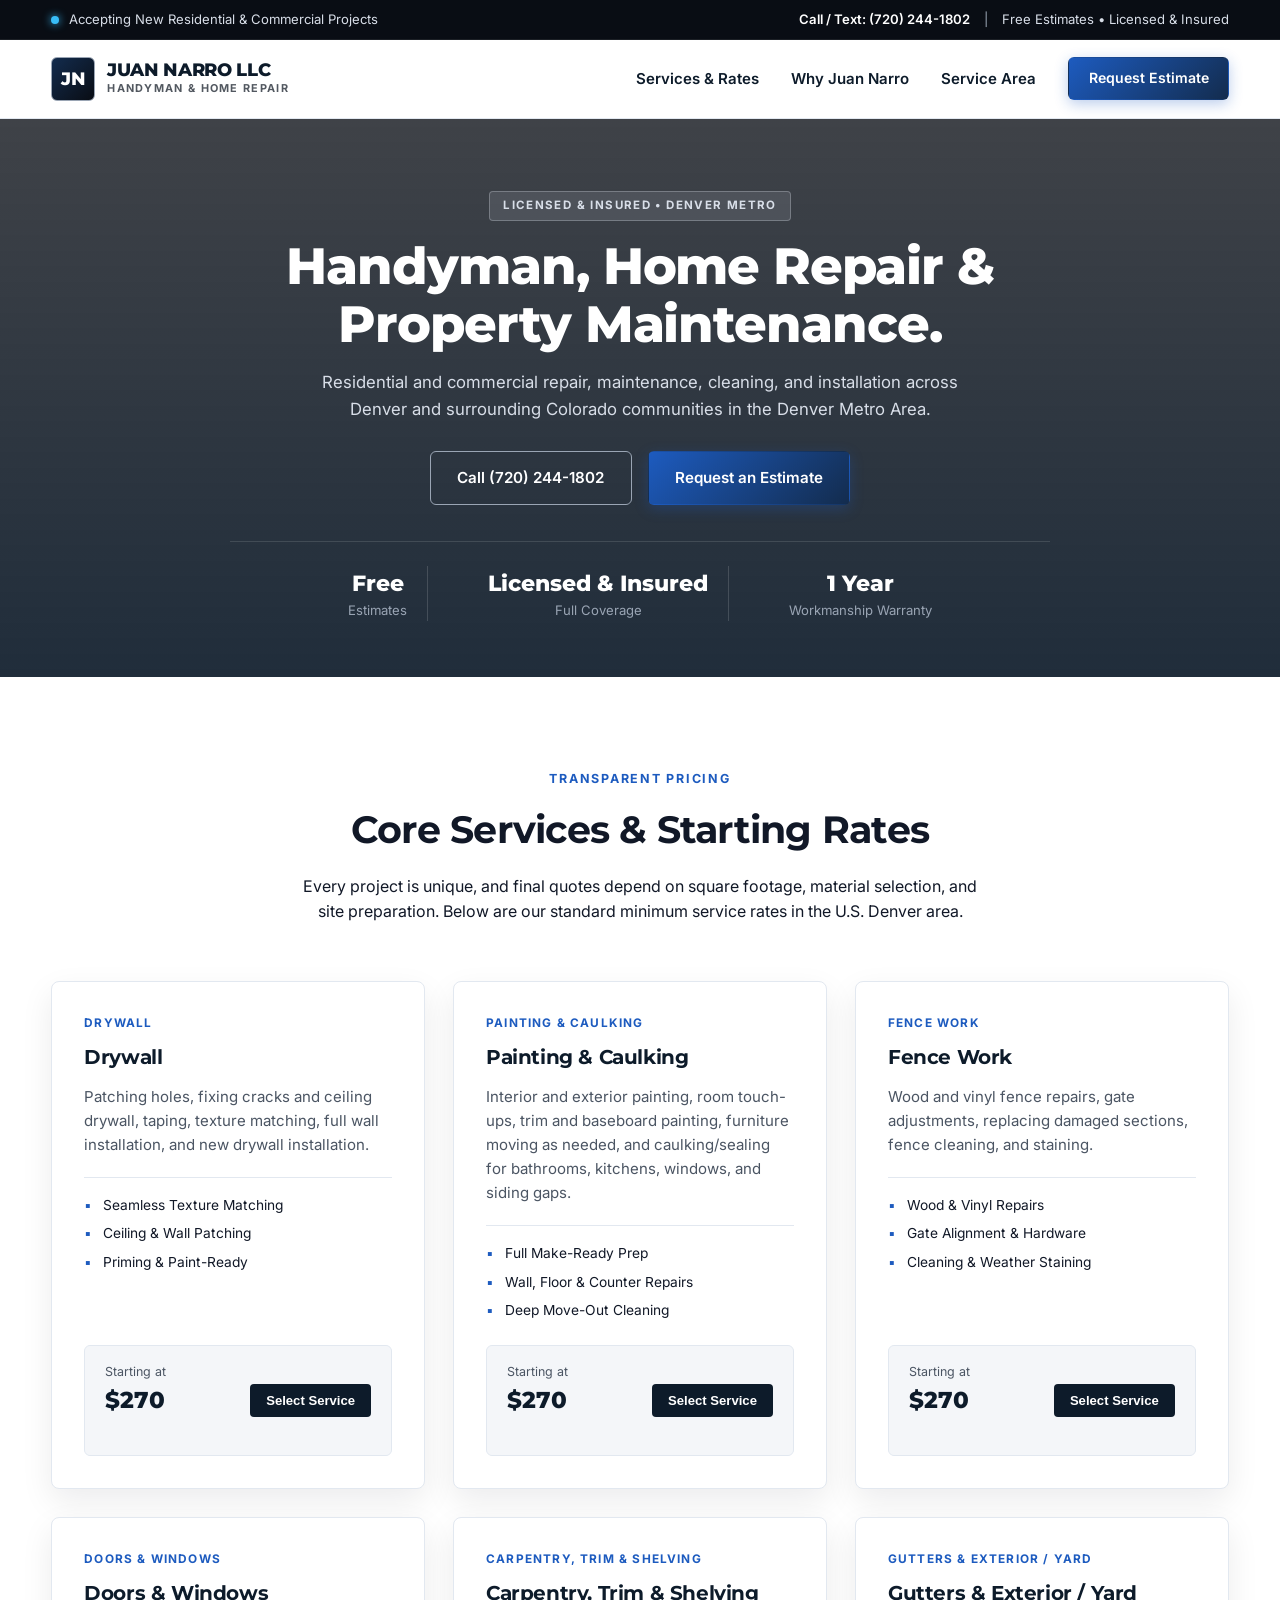
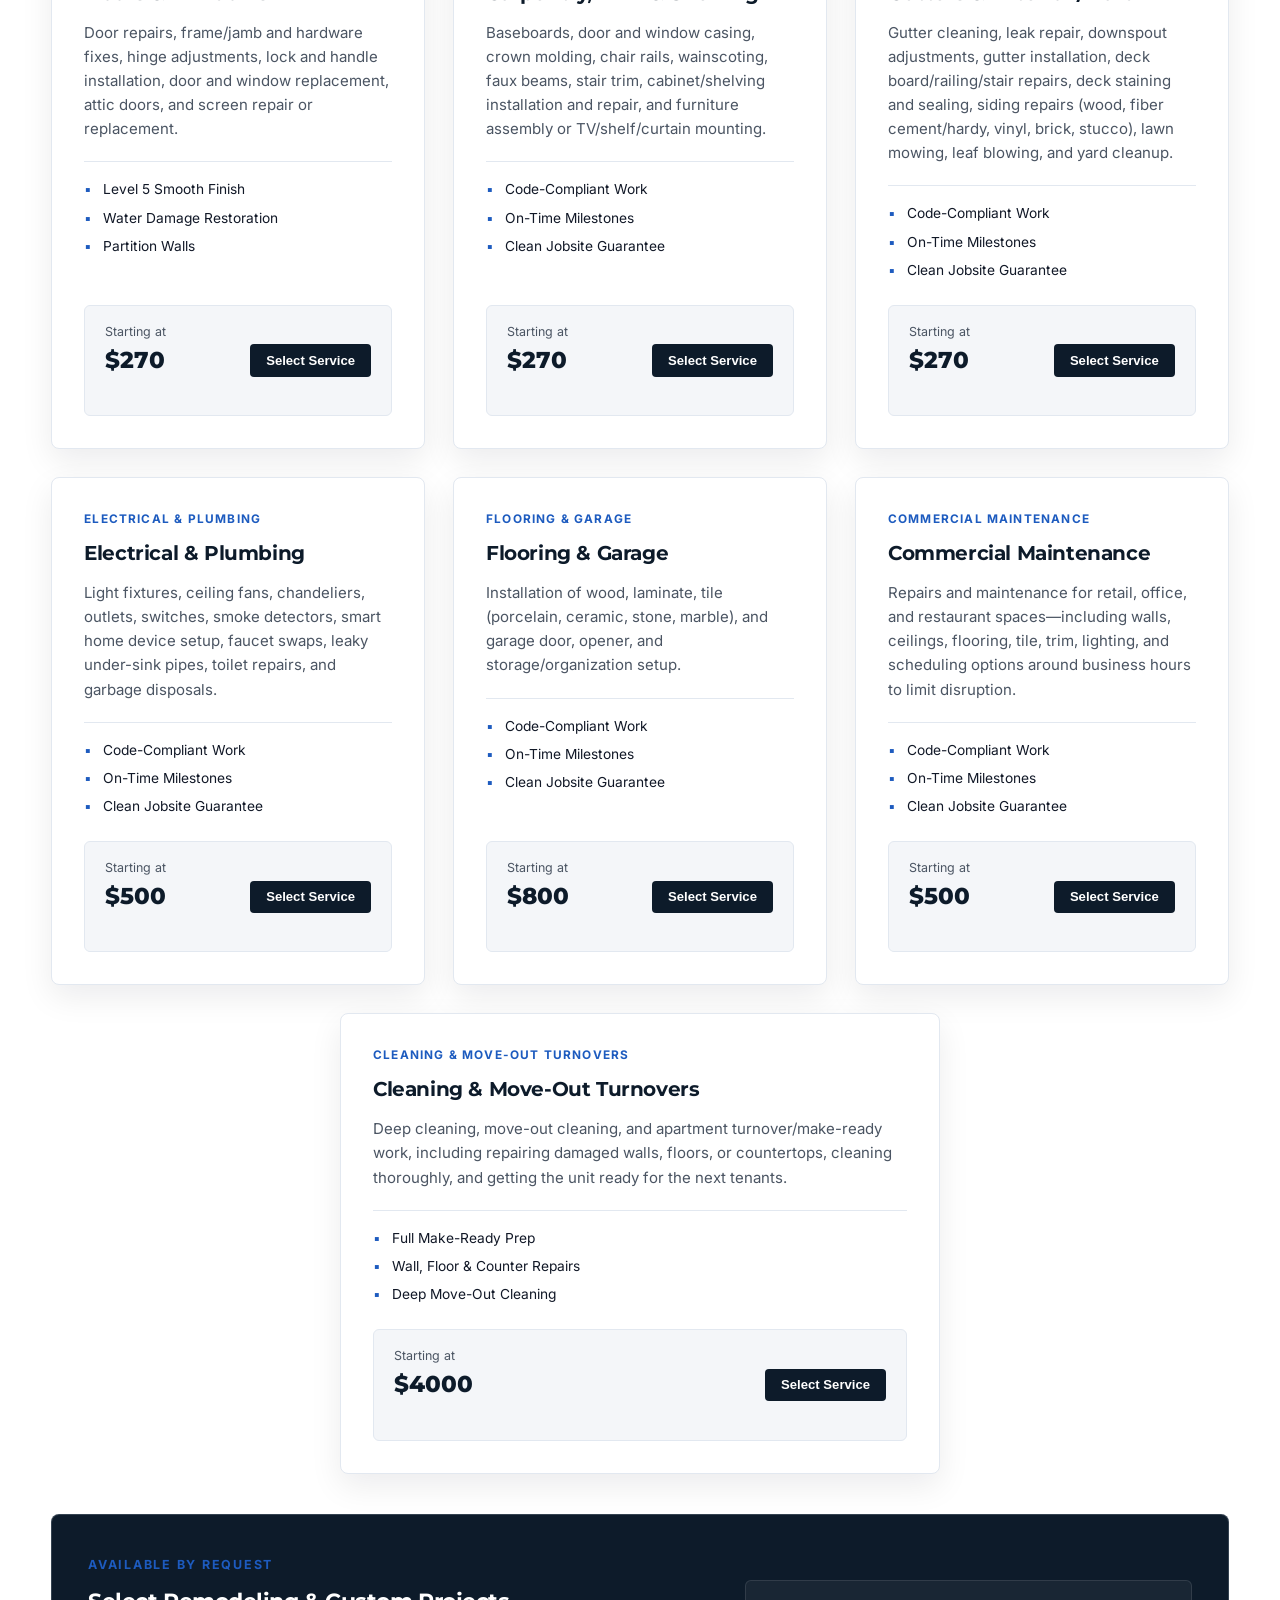
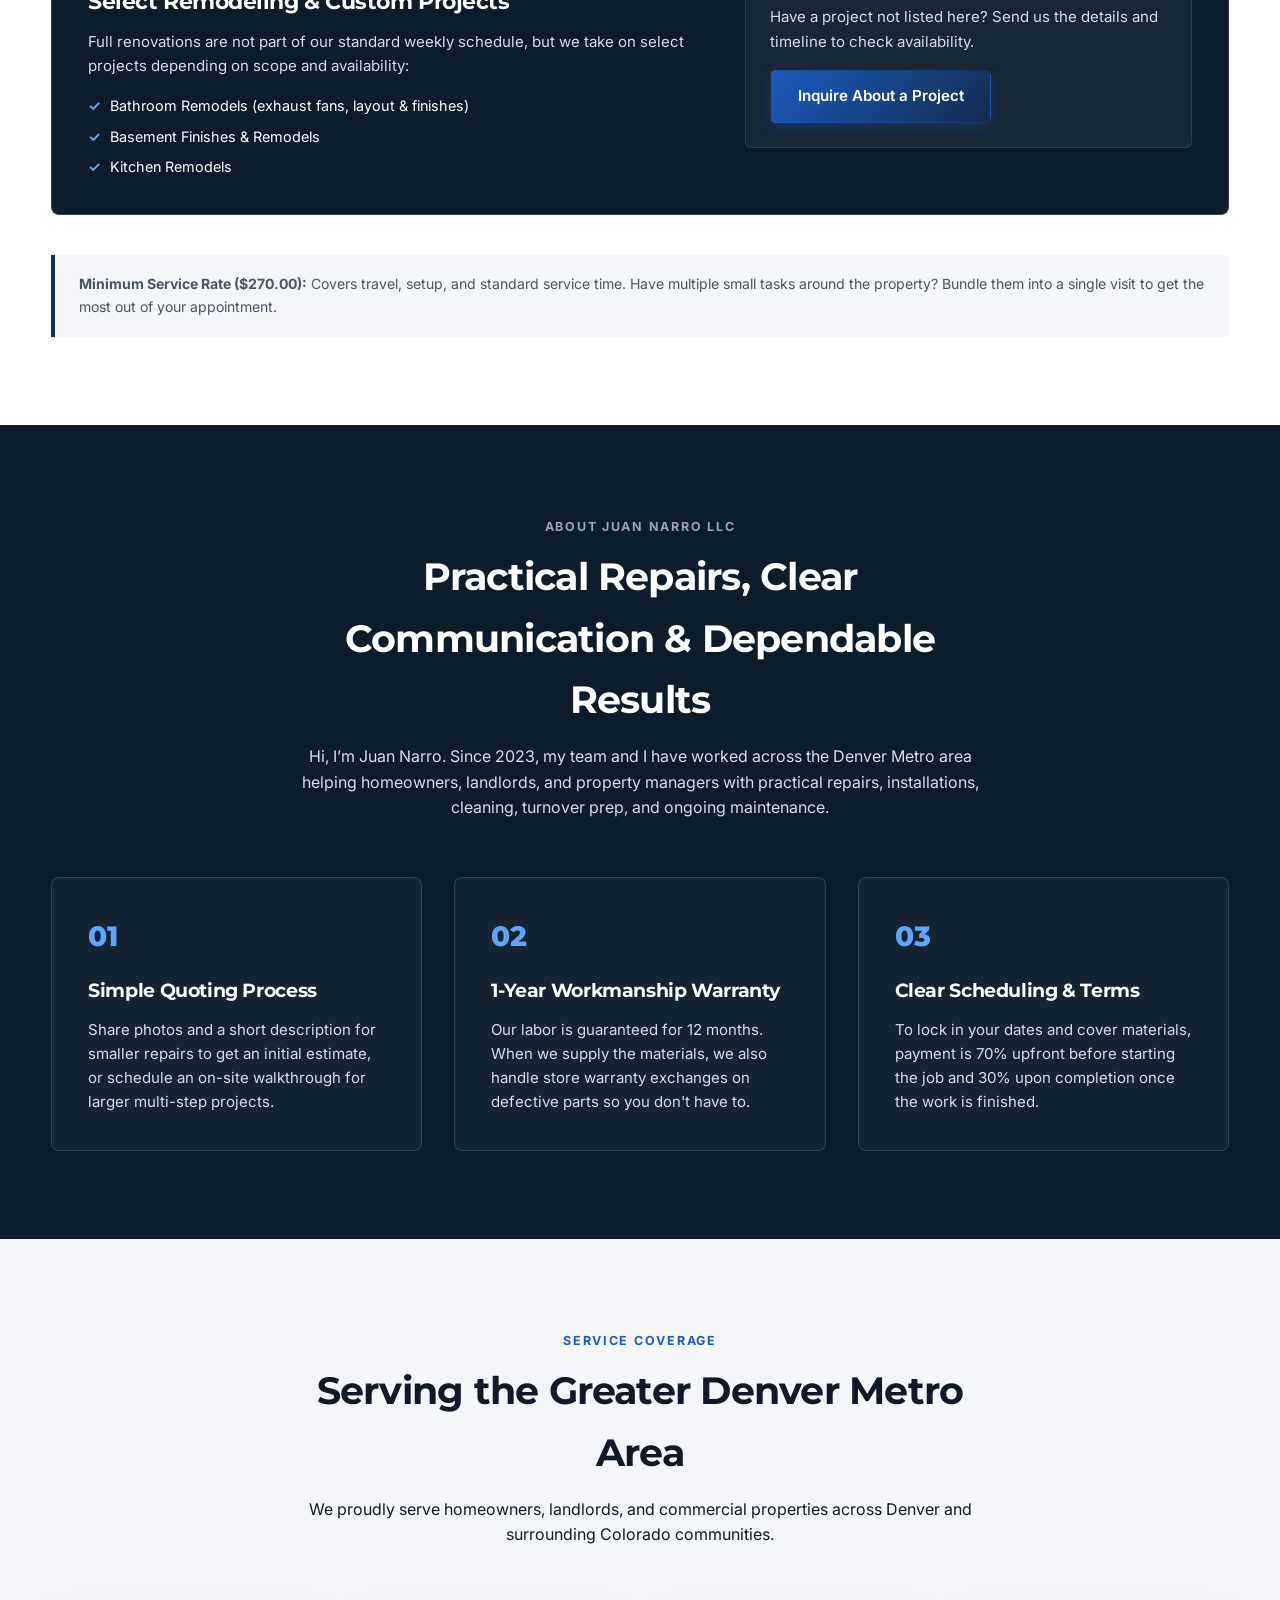
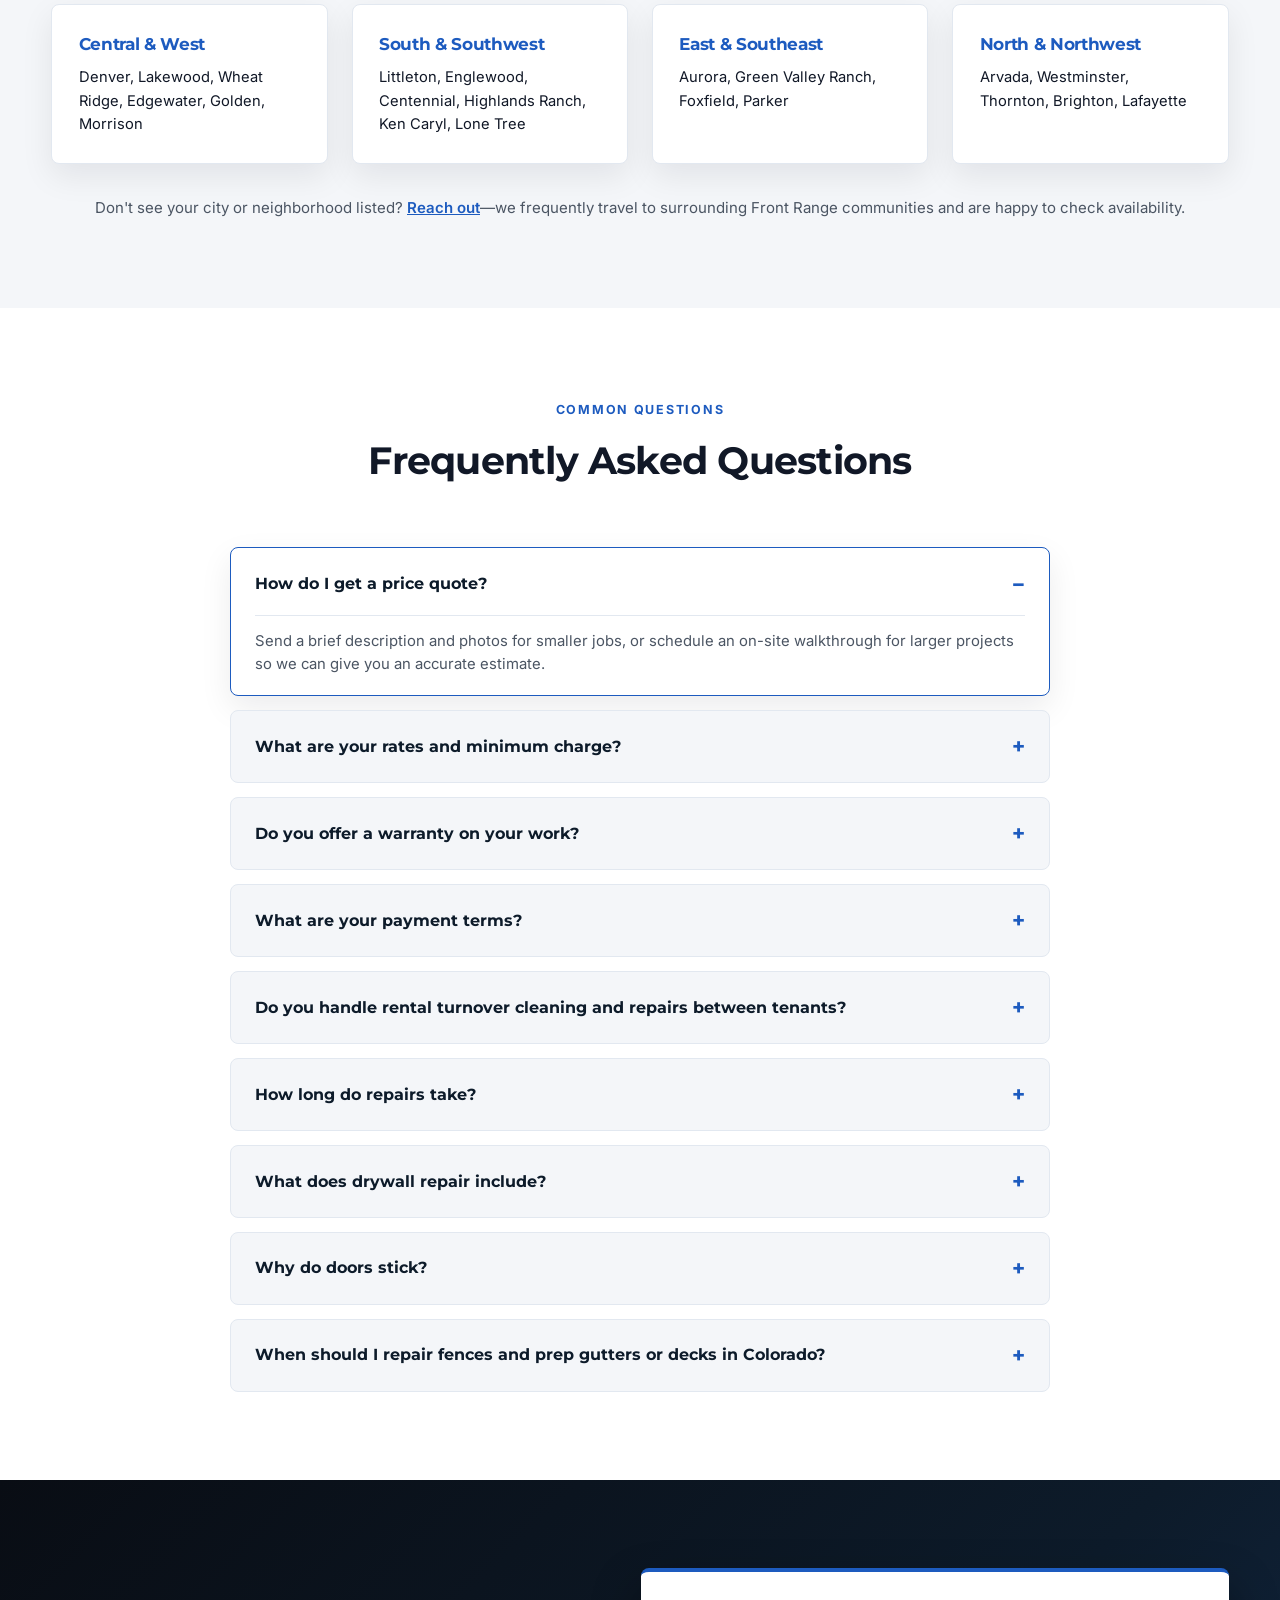
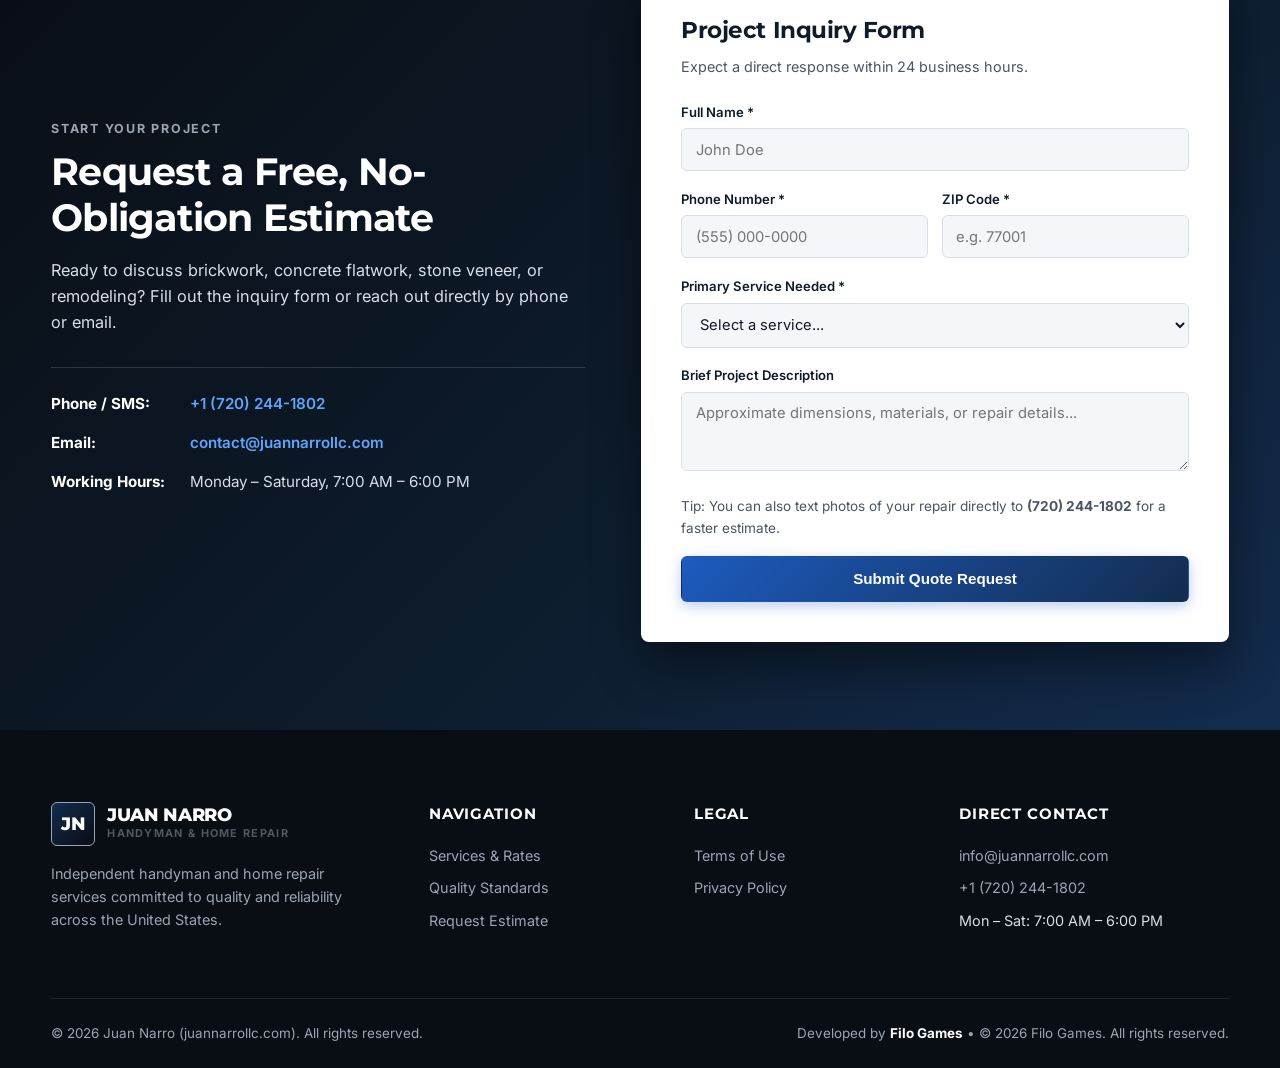
==== commit 18c5dfa4: "Update index.html" ====
--- a/index.html
+++ b/index.html
@@ -109,7 +109,7 @@
           </div>
           <div class="special-projects-cta">
             <p>Have a project not listed here? Send us the details and timeline to check availability.</p>
-            <a href="#estimate" class="btn btn-primary">Inquire About a Remodel</a>
+            <a href="#estimate" class="btn btn-primary">Inquire About a Project</a>
           </div>
         </div>
 
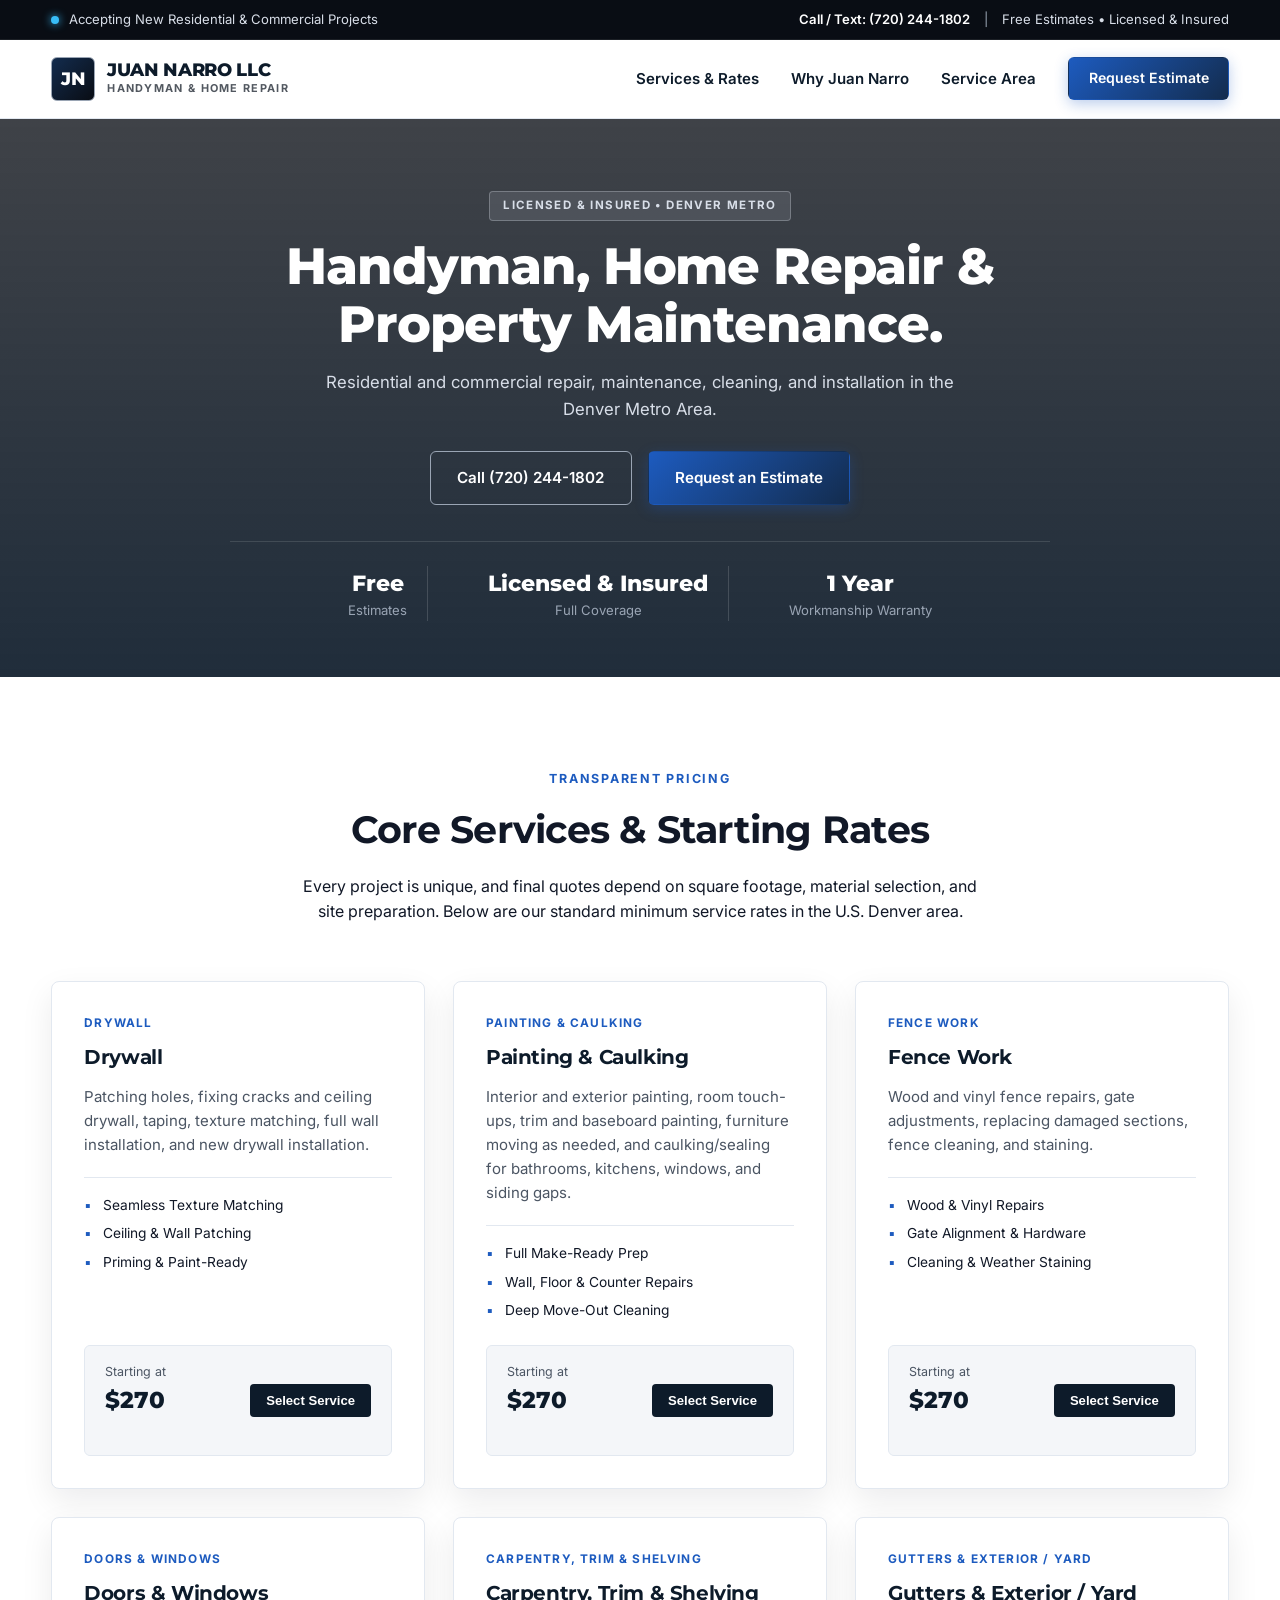
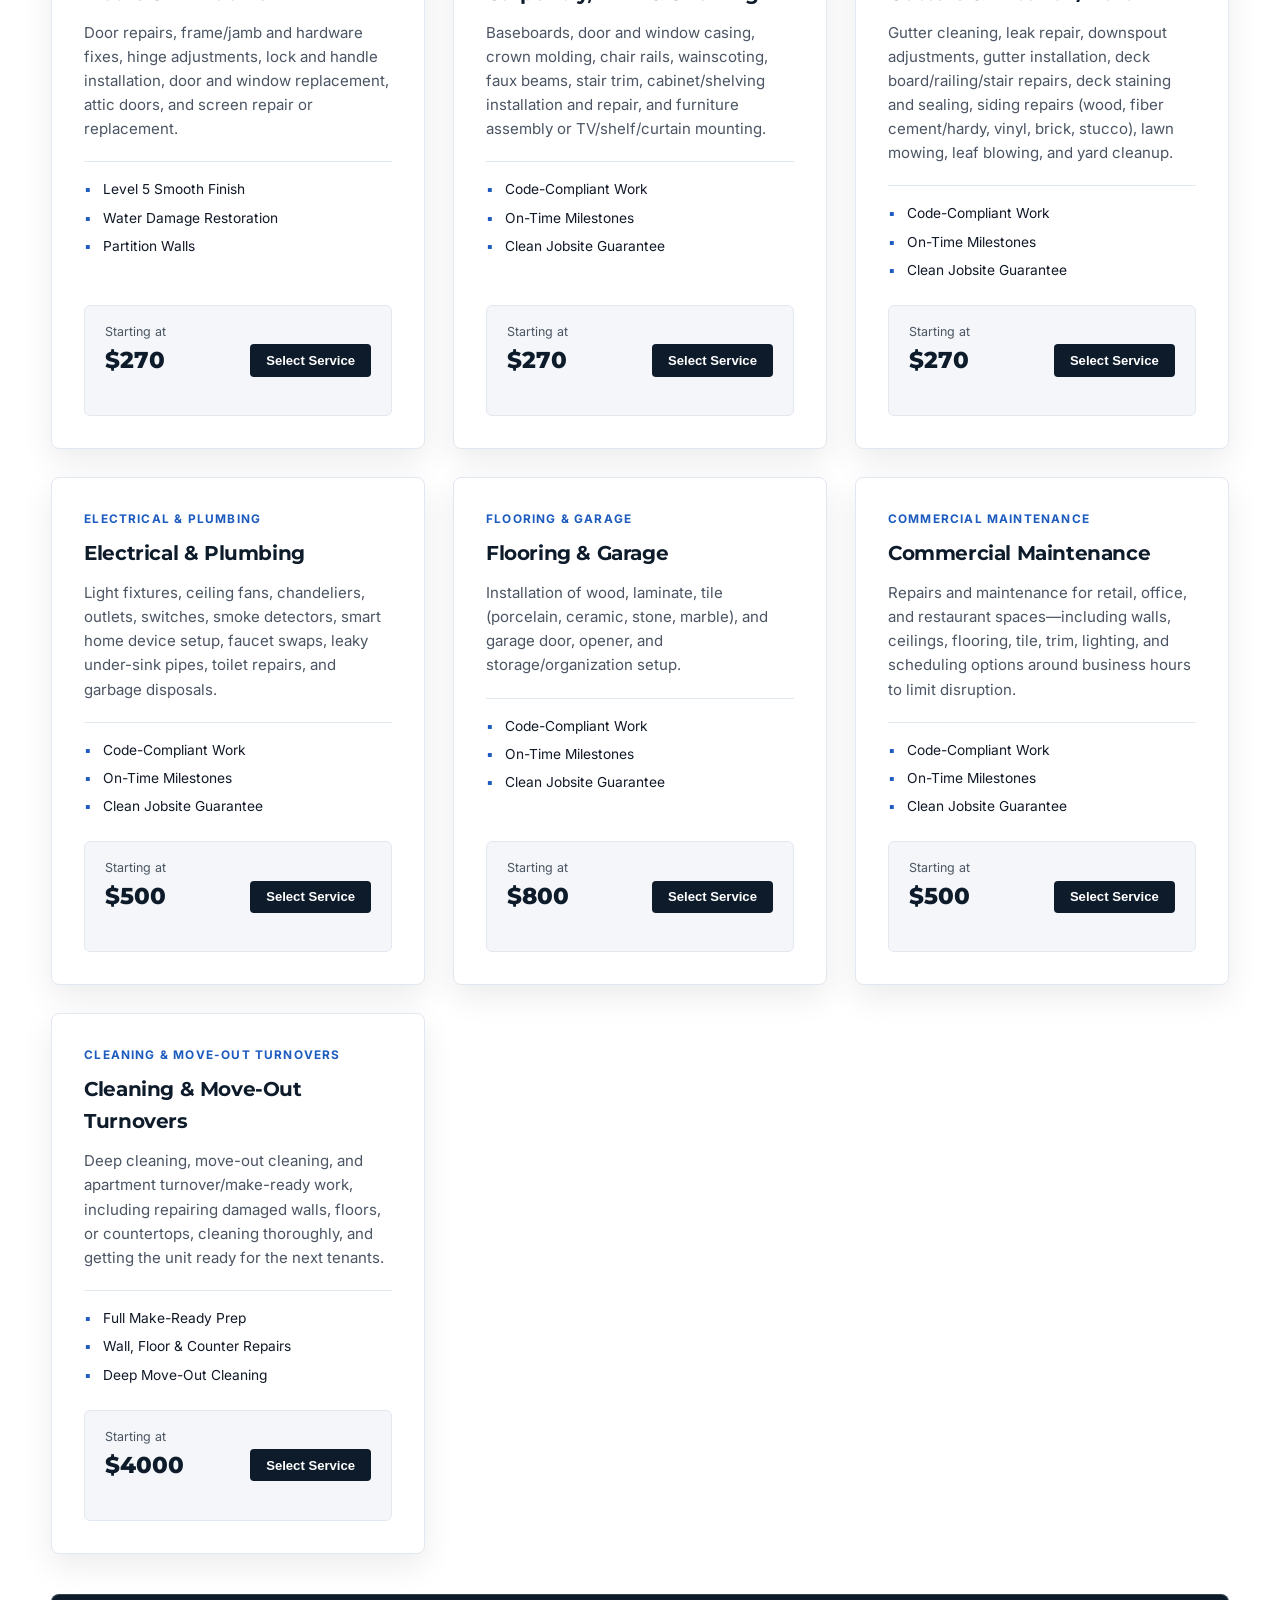
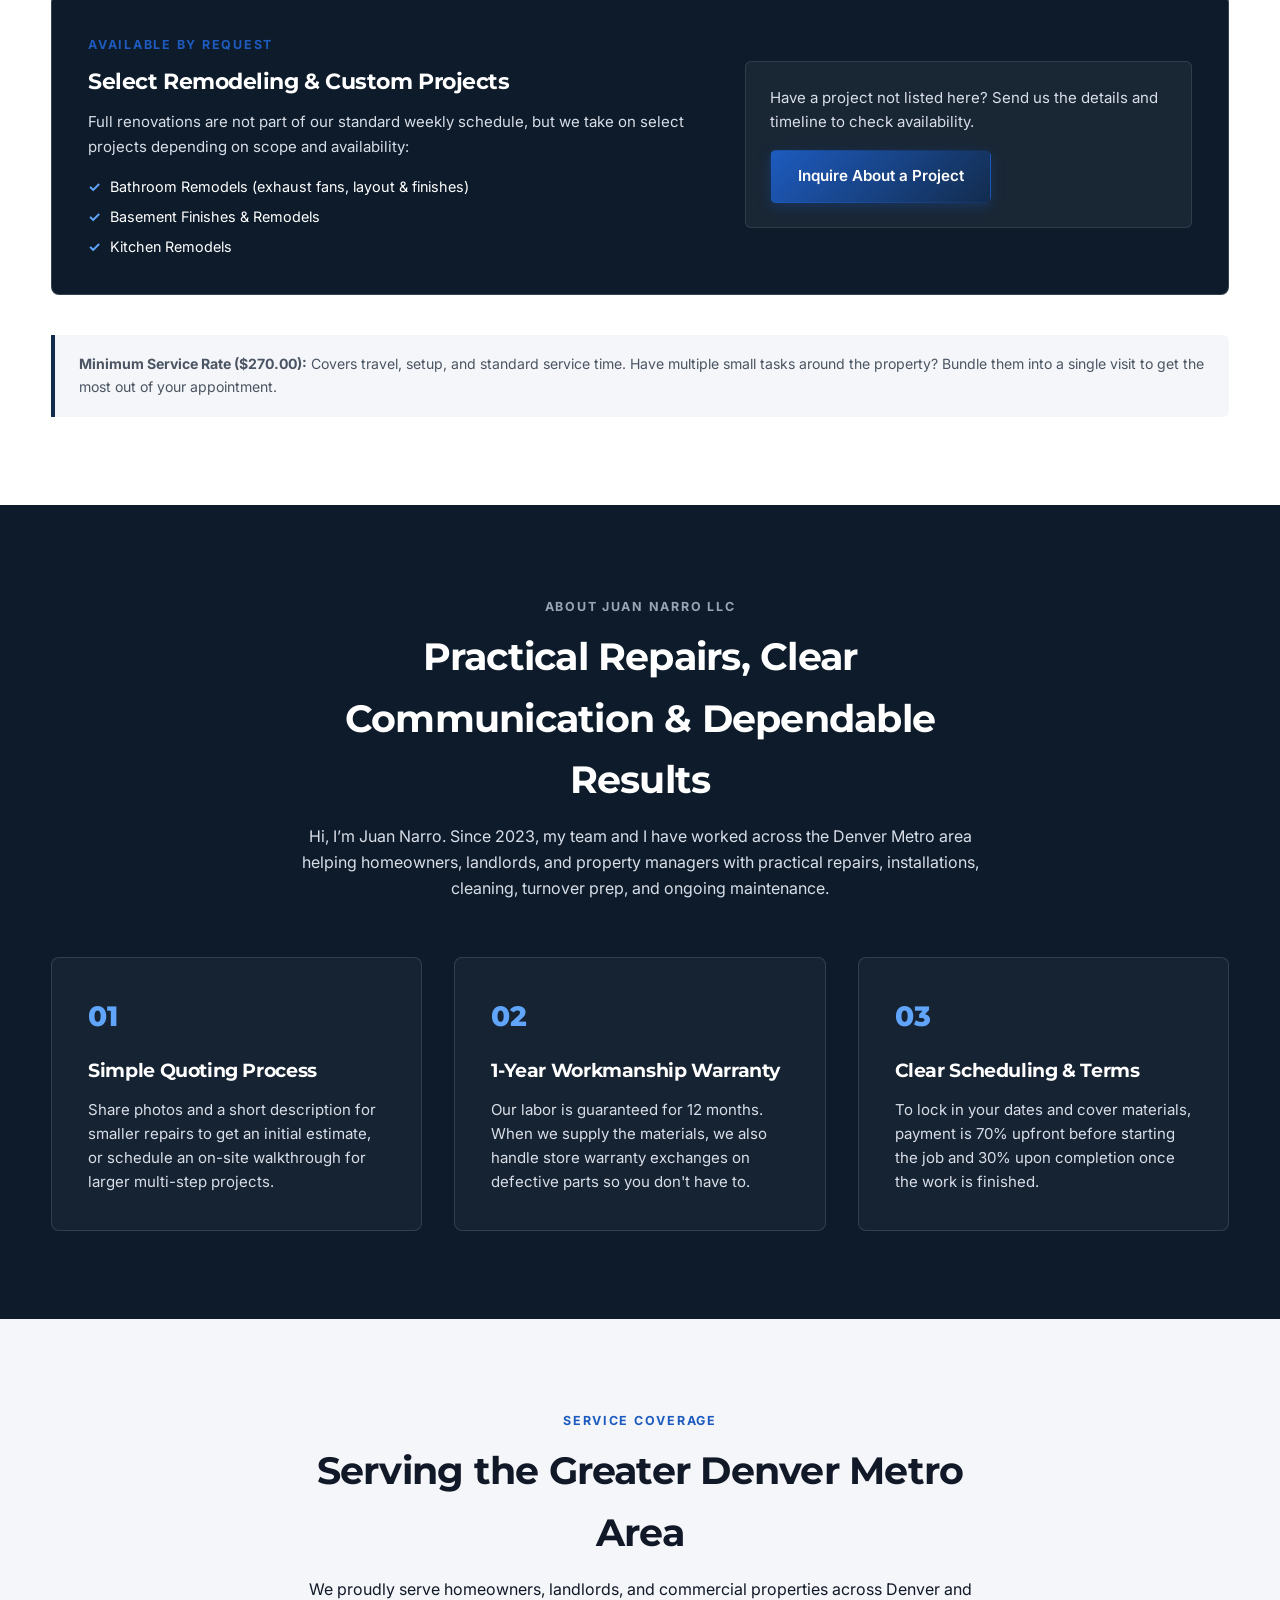
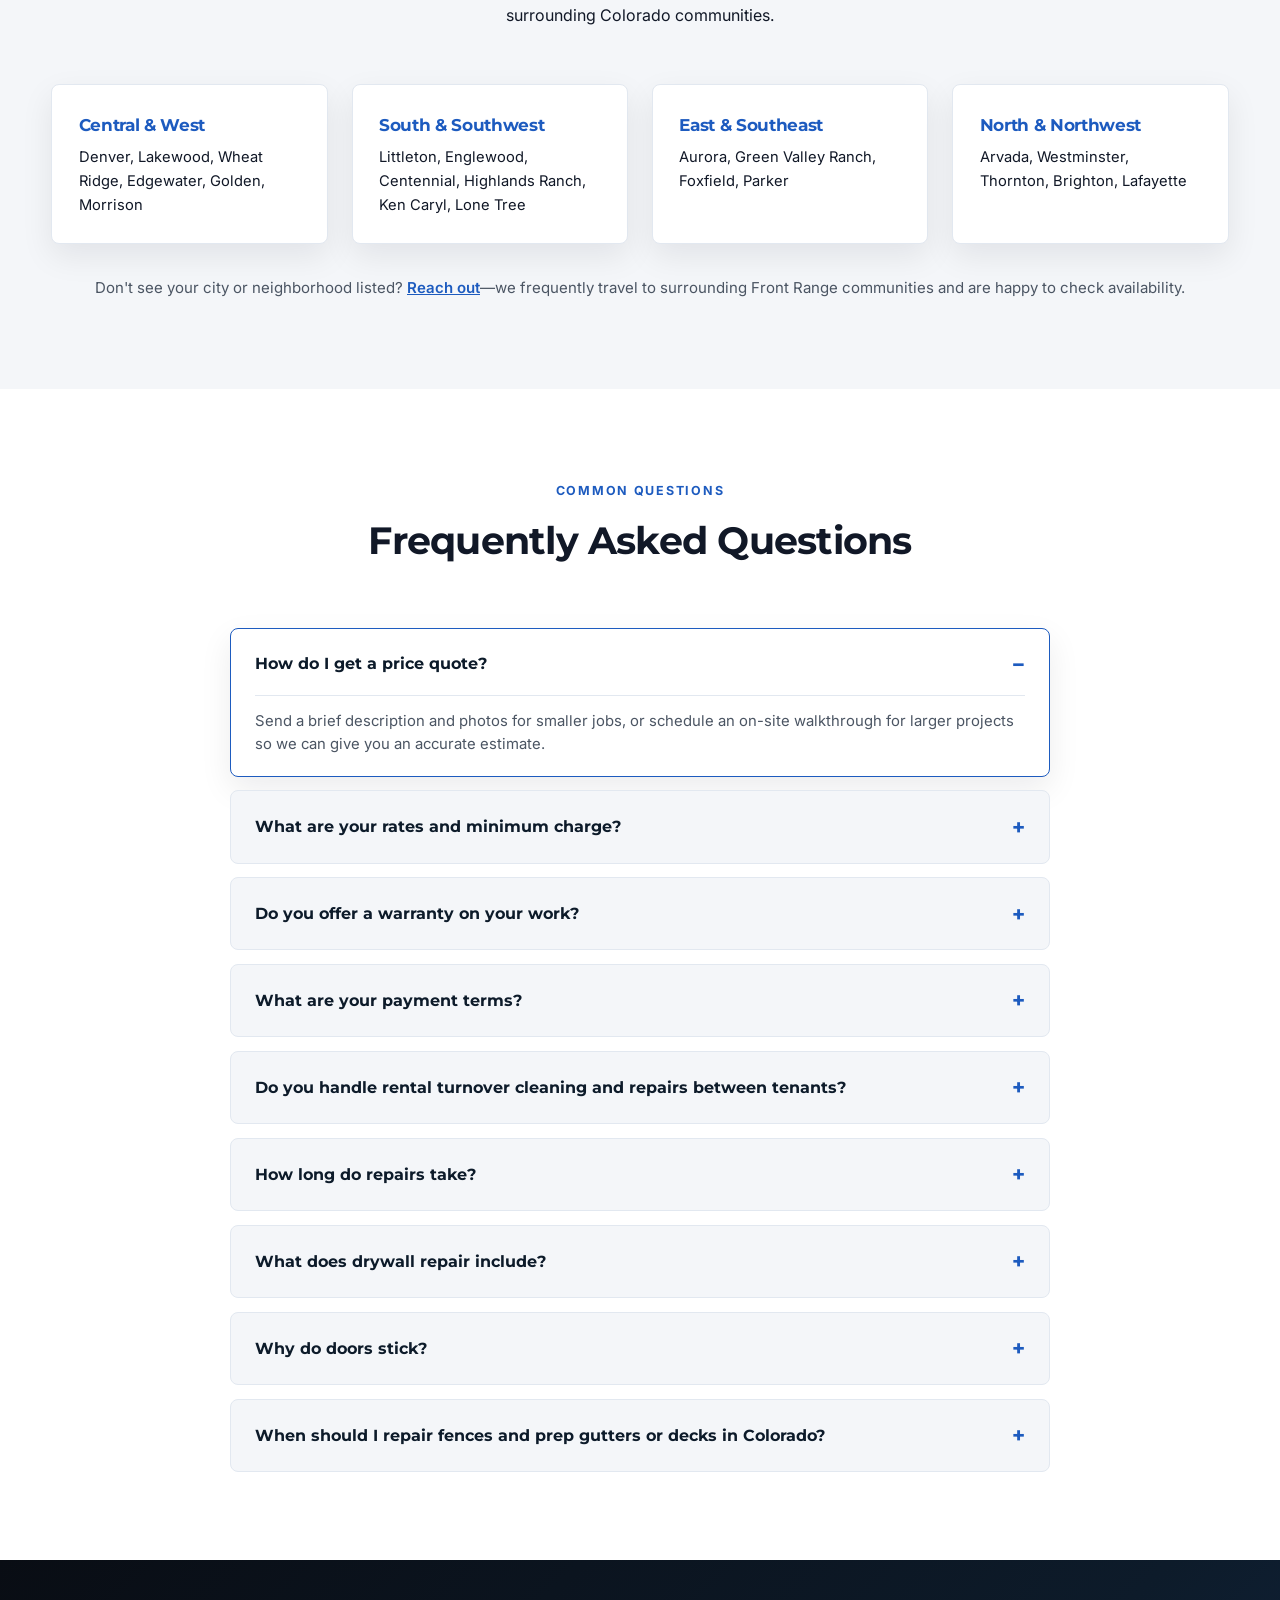
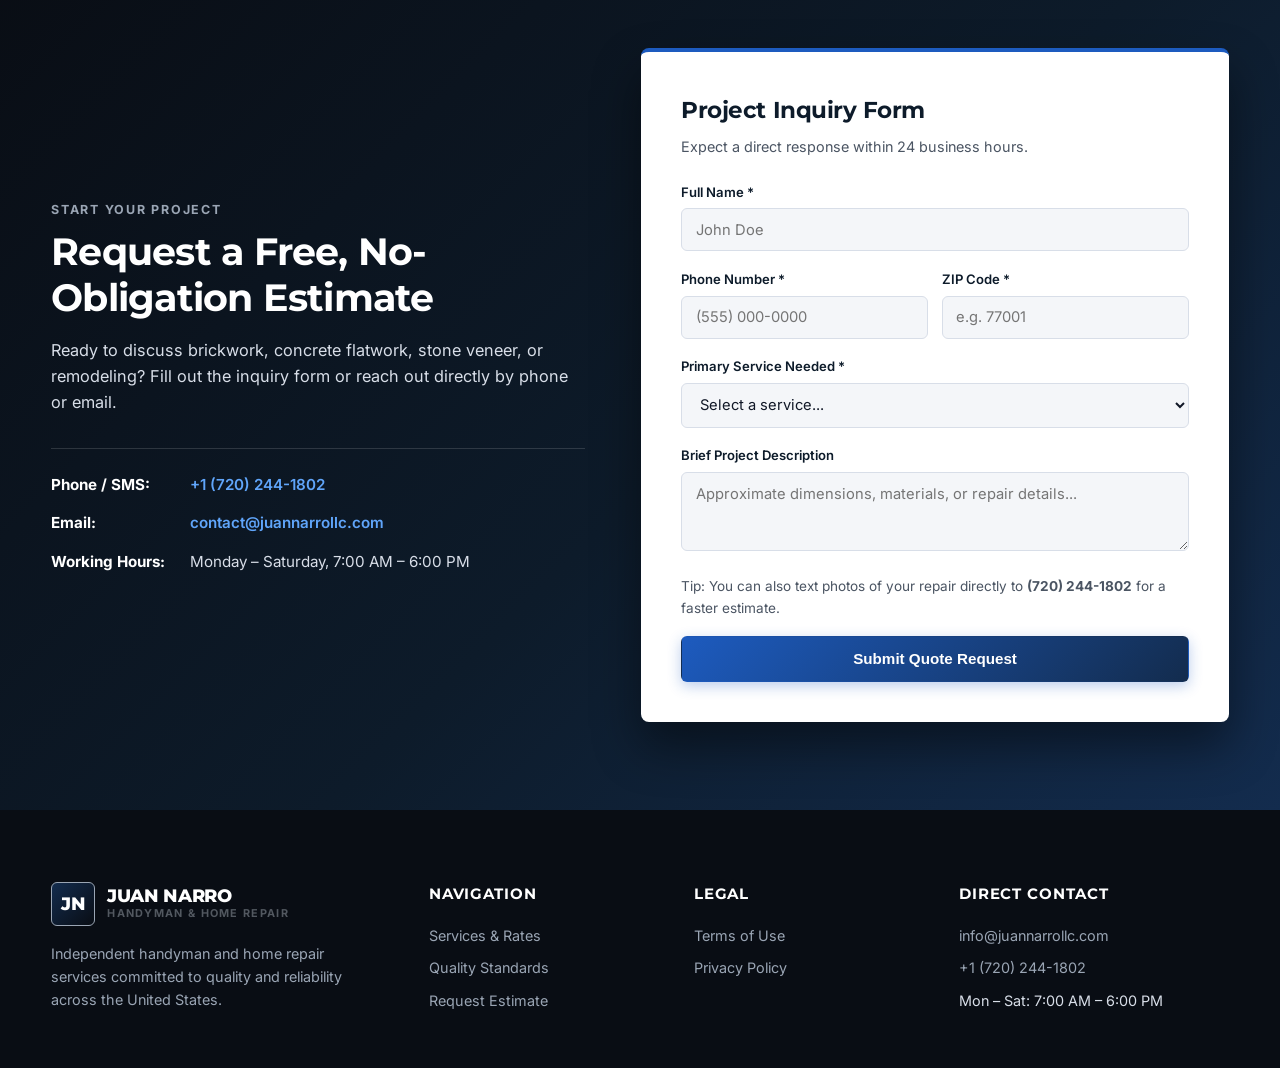
==== commit cb0b6ce3: "Update index.html" ====
--- a/index.html
+++ b/index.html
@@ -58,7 +58,7 @@
         <span class="badge-silver">LICENSED &amp; INSURED • DENVER METRO</span>
         <h1>Handyman, Home Repair &amp; Property Maintenance.</h1>
         <p class="hero-lead">
-          Residential and commercial repair, maintenance, cleaning, and installation across Denver and surrounding Colorado communities in the Denver Metro Area.
+          Residential and commercial repair, maintenance, cleaning, and installation in the Denver Metro Area.
         </p>
         <div class="hero-actions">
           <a href="tel:+17202441802" class="btn btn-outline">Call (720) 244-1802</a>
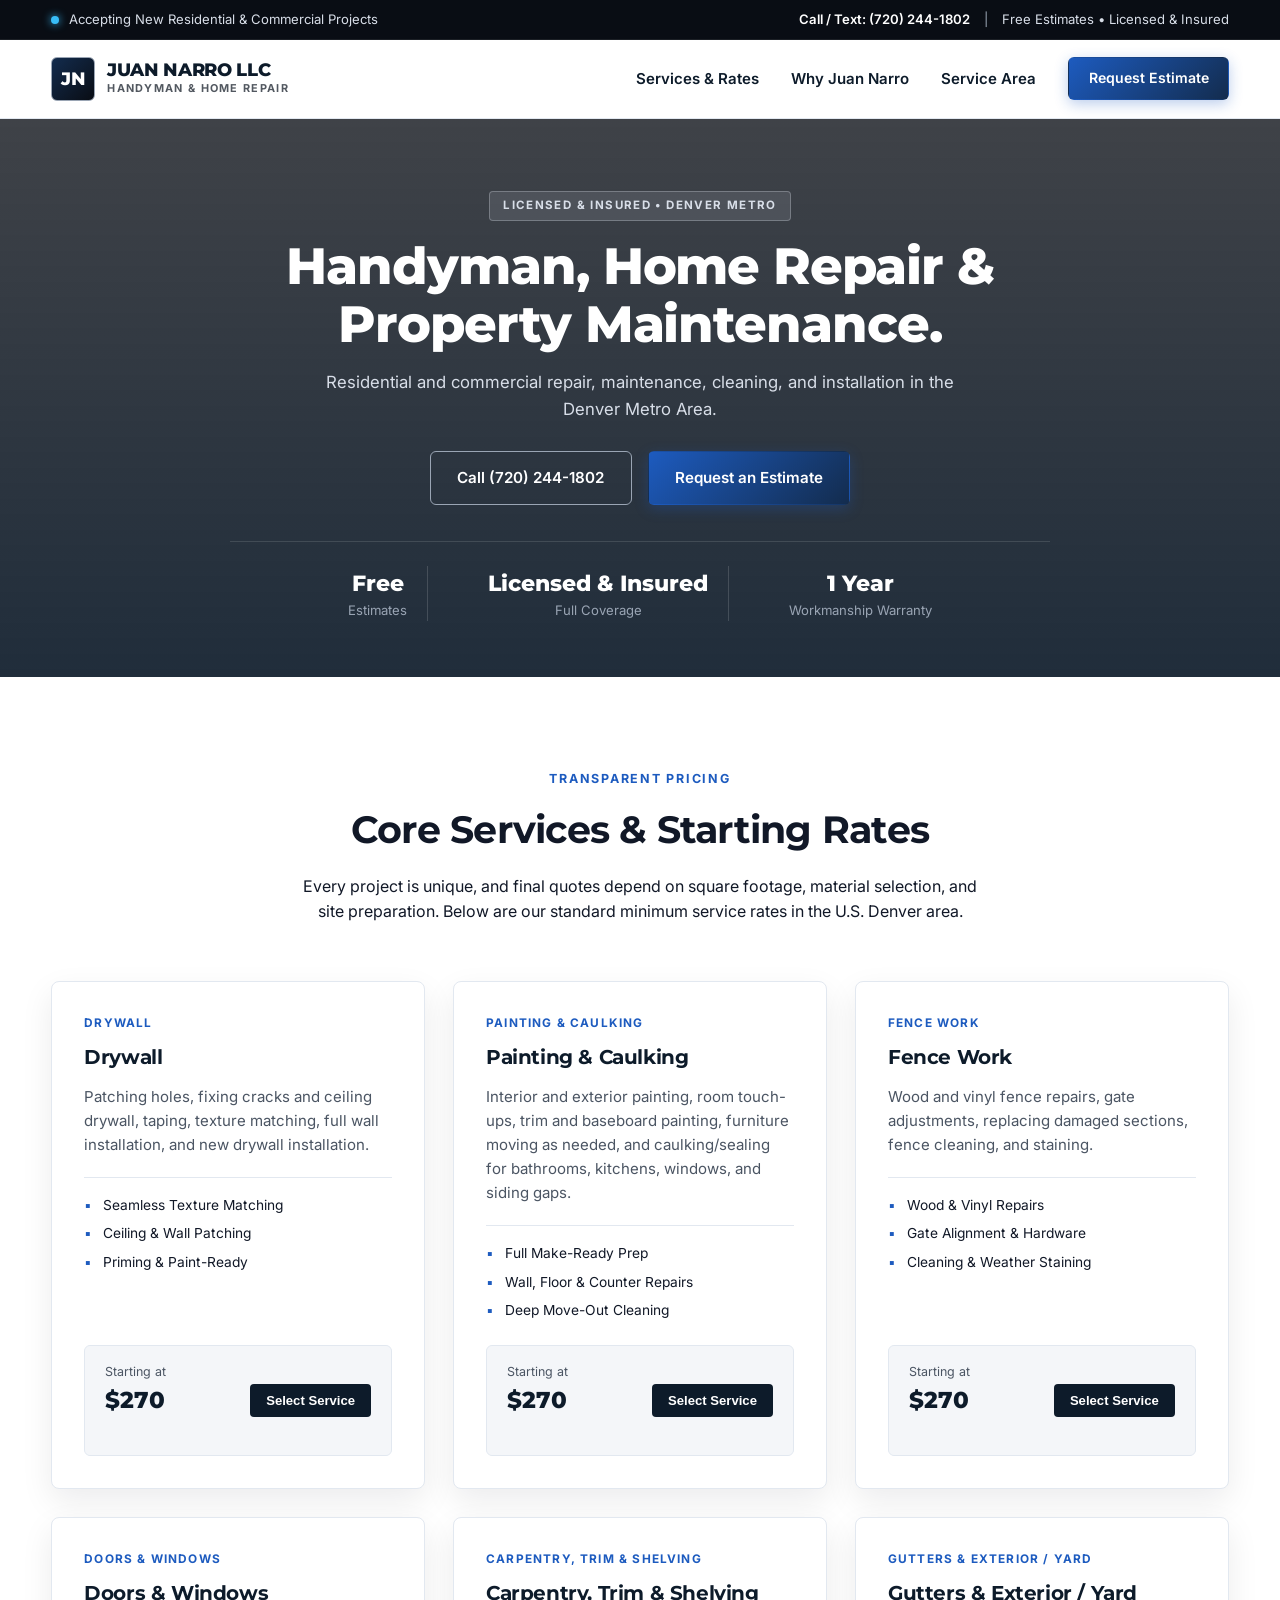
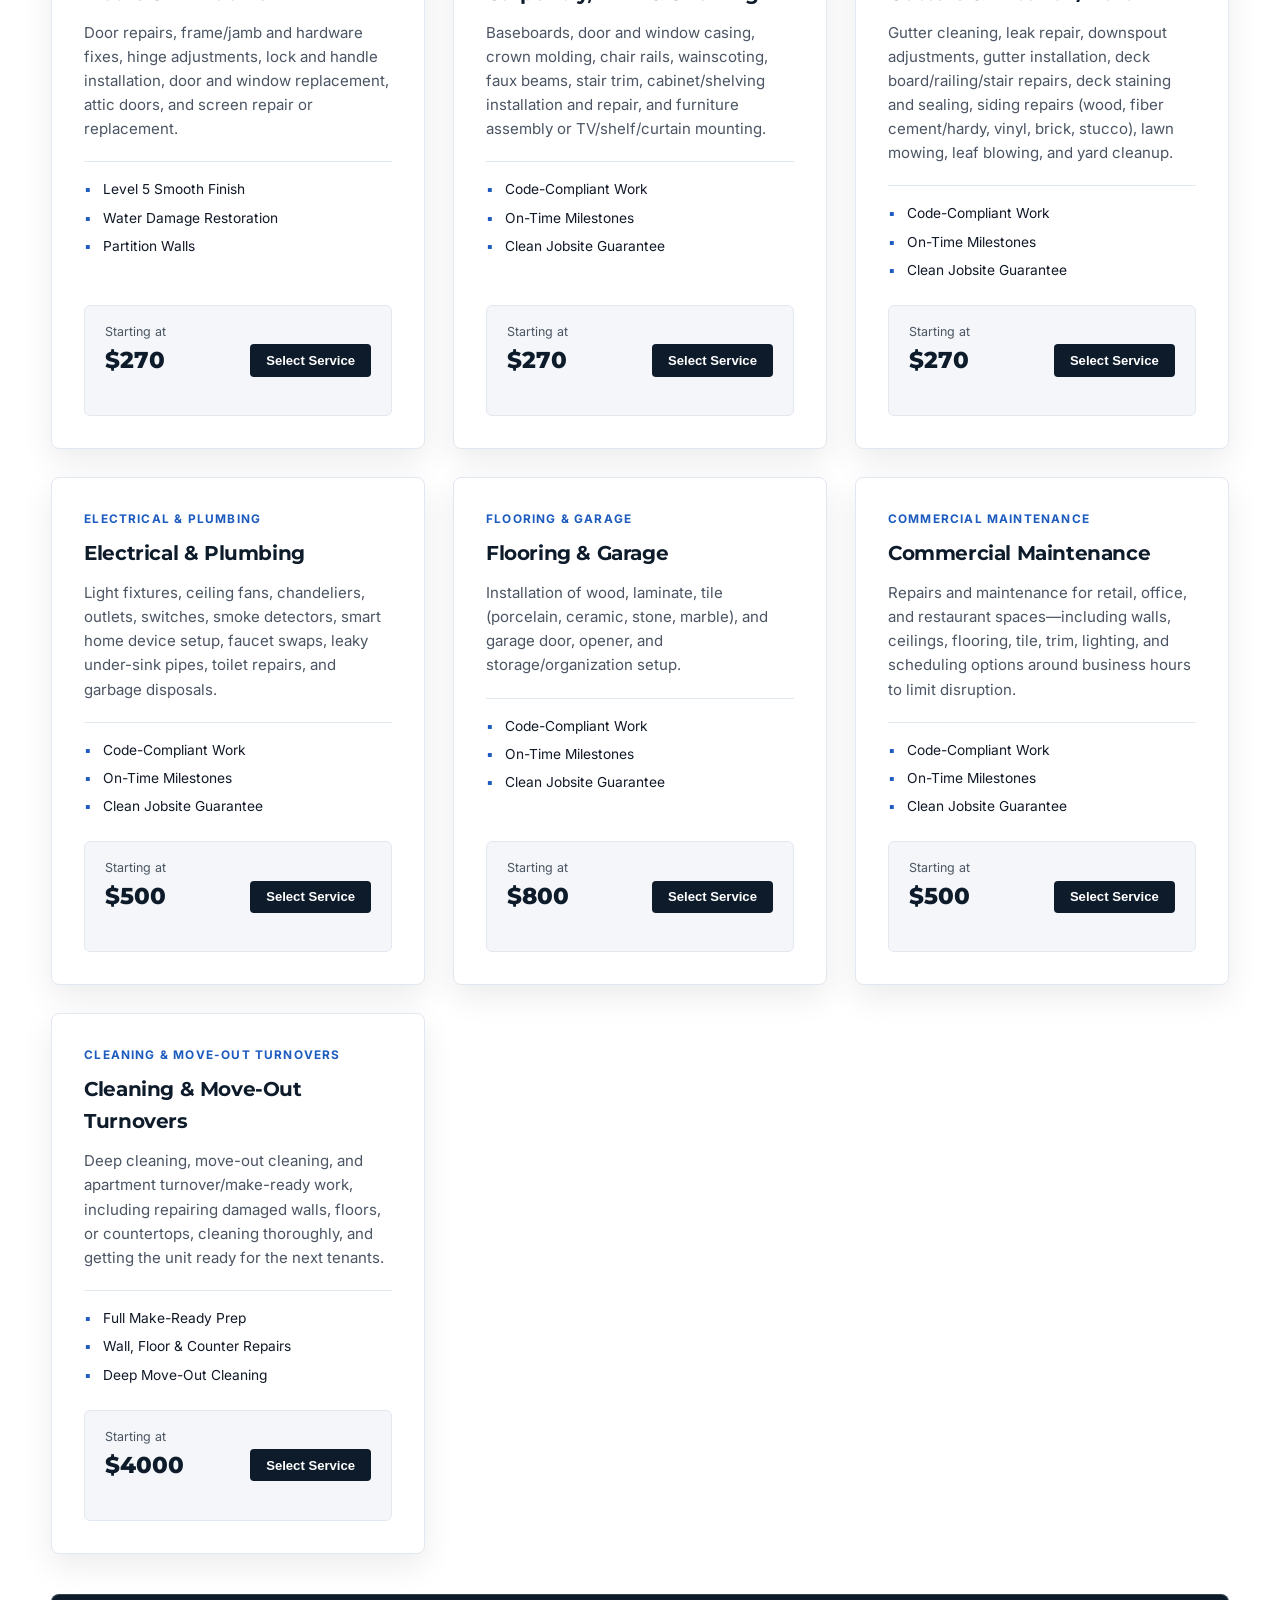
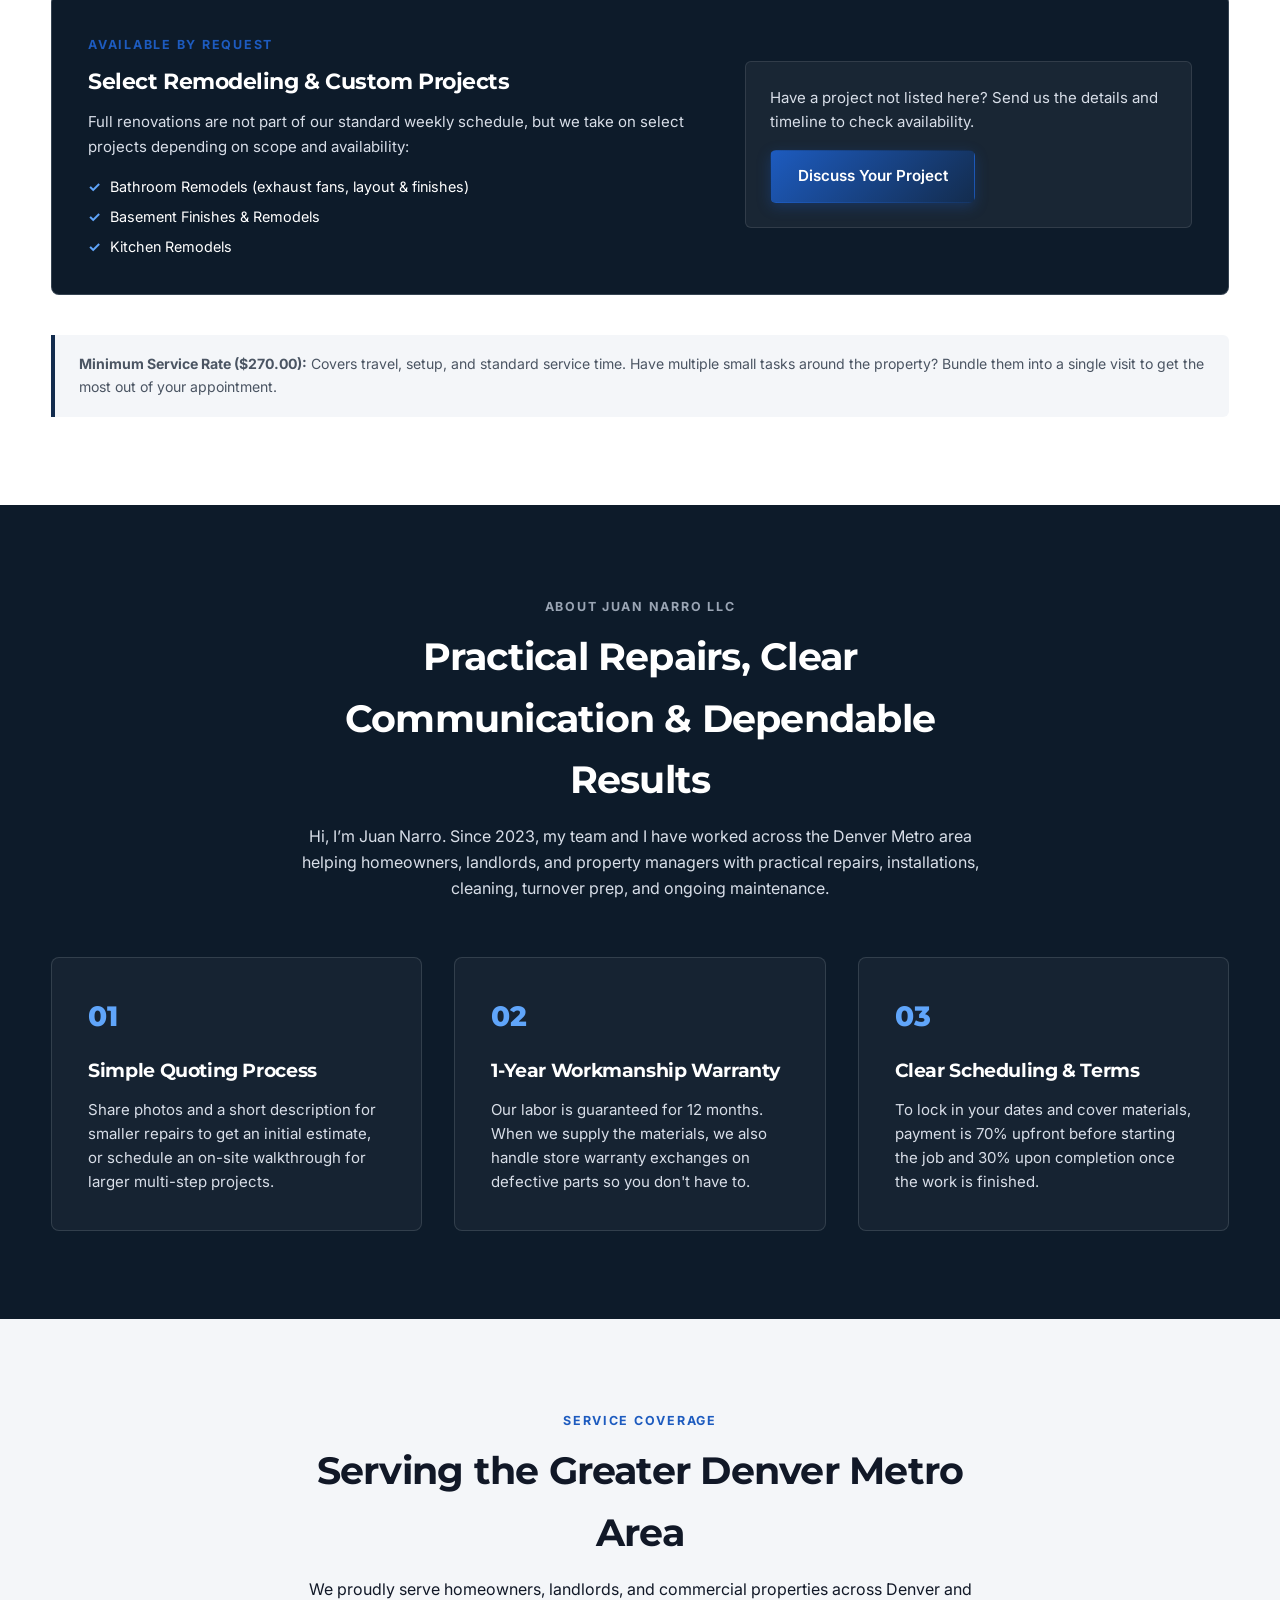
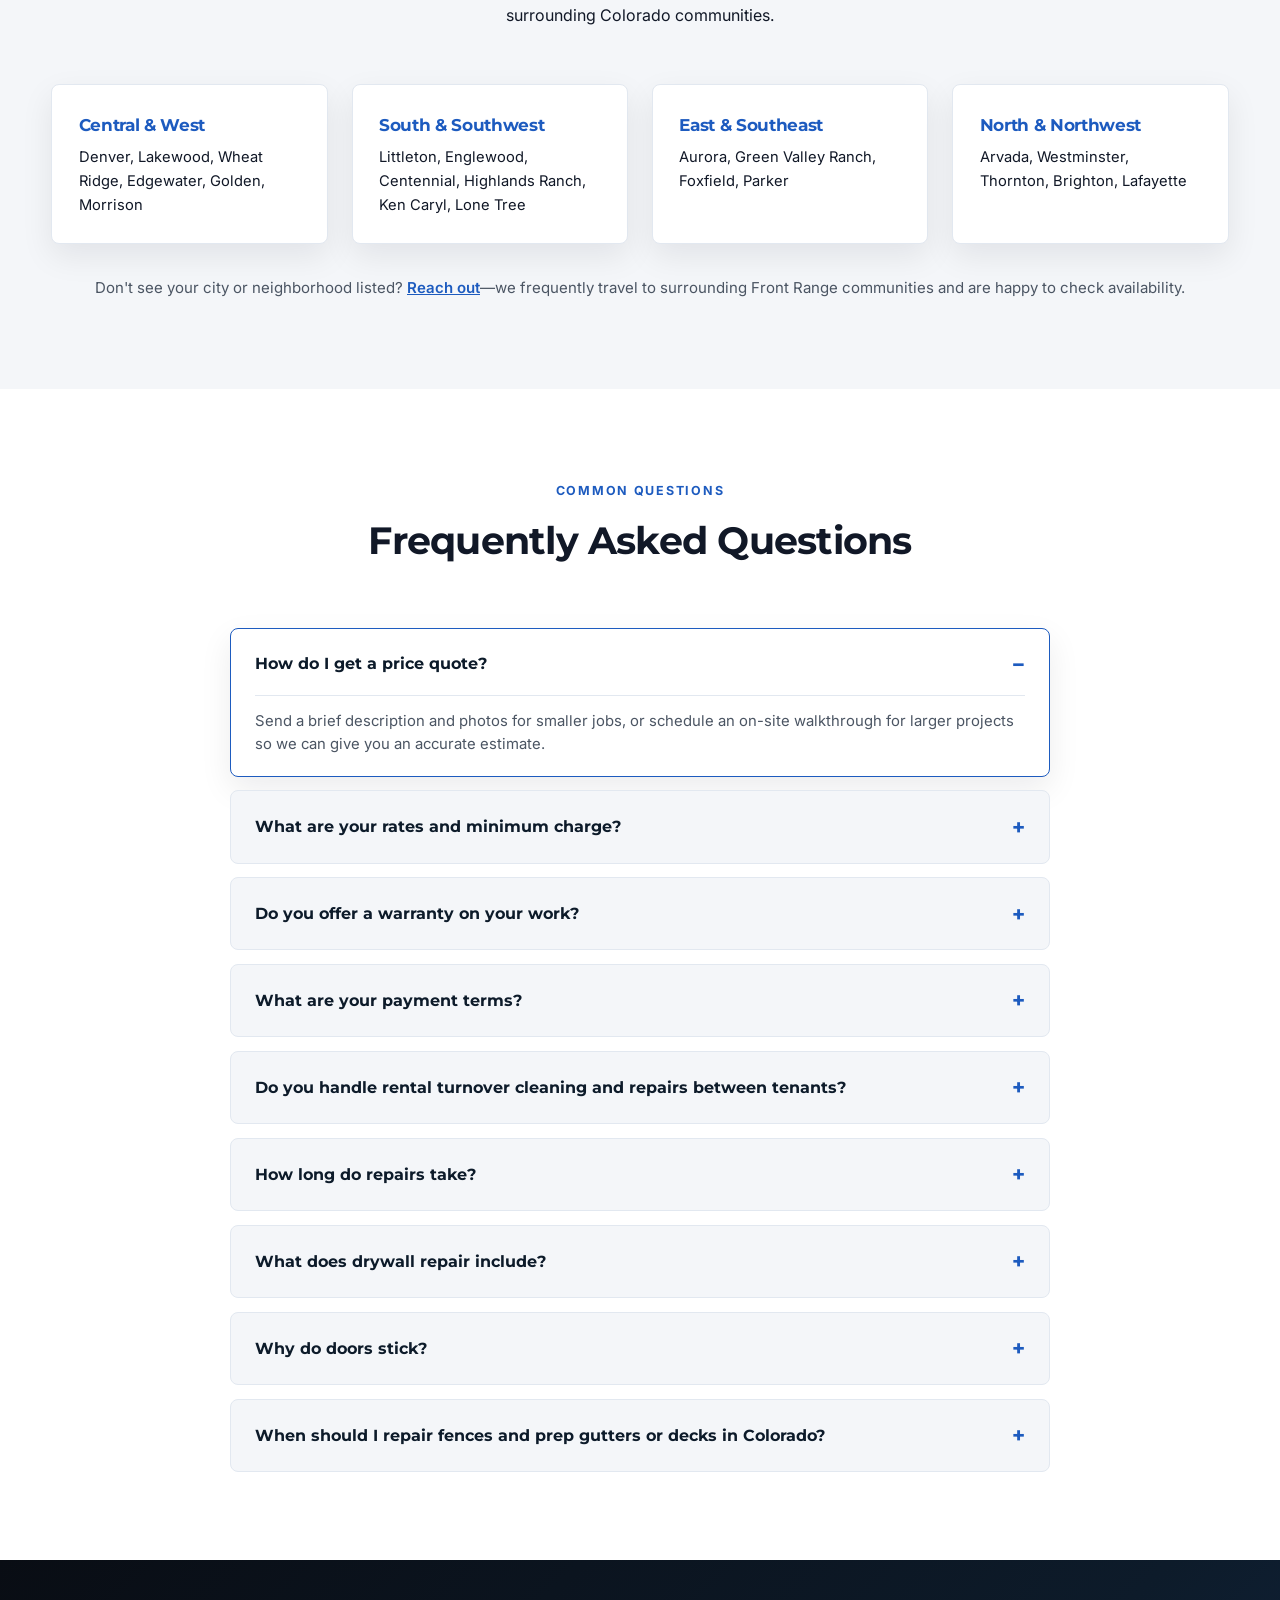
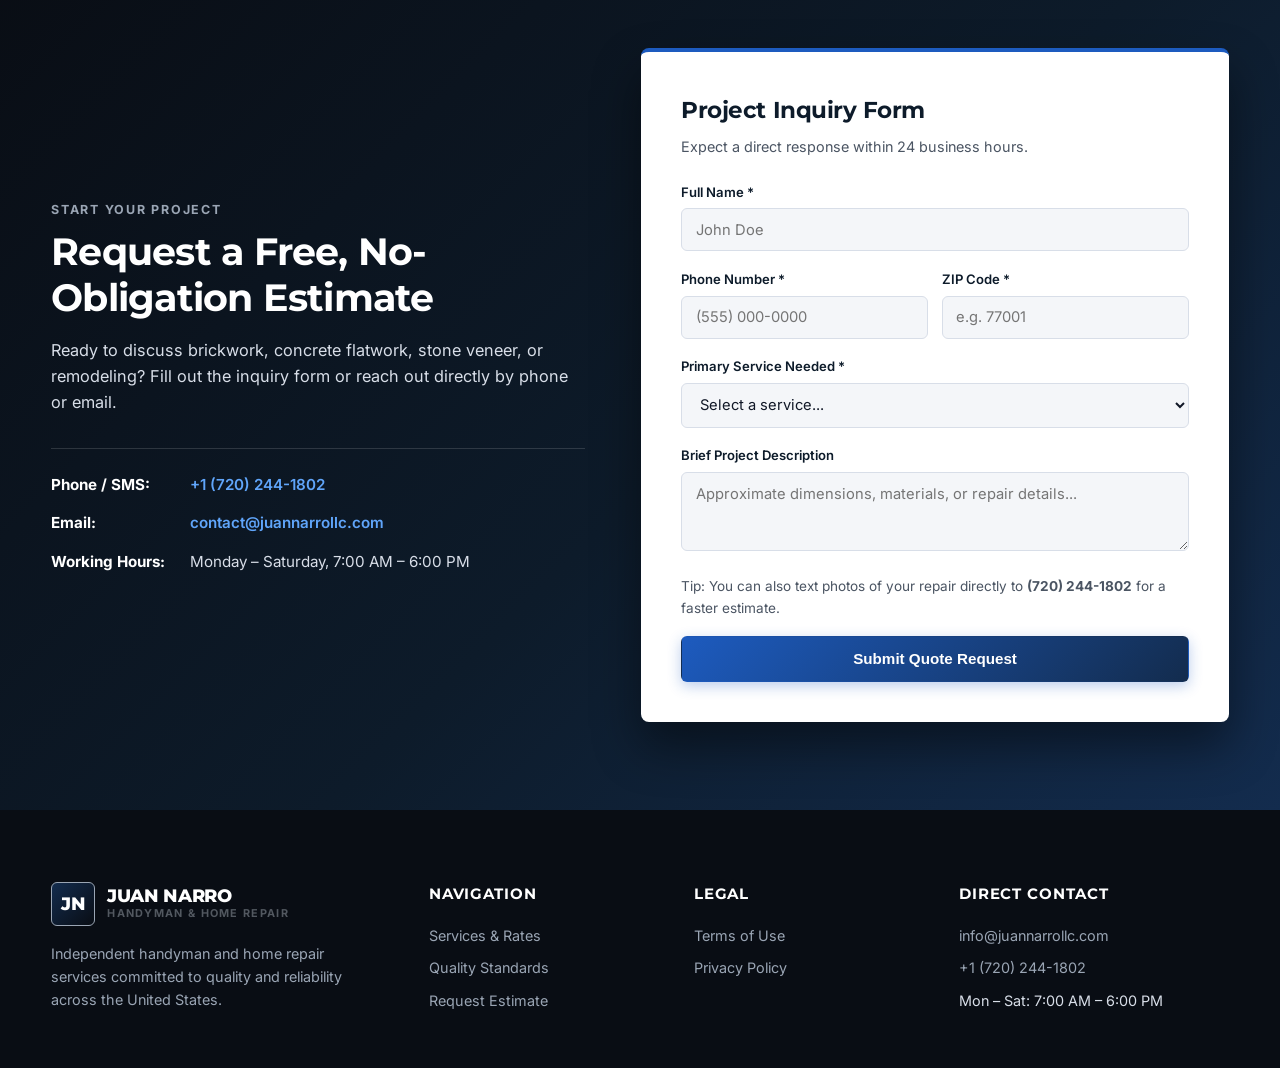
==== commit 9faf6ba3: "Update index.html" ====
--- a/index.html
+++ b/index.html
@@ -109,7 +109,7 @@
           </div>
           <div class="special-projects-cta">
             <p>Have a project not listed here? Send us the details and timeline to check availability.</p>
-            <a href="#estimate" class="btn btn-primary">Inquire About a Project</a>
+            <a href="#estimate" class="btn btn-primary">Discuss Your Project</a>
           </div>
         </div>
 
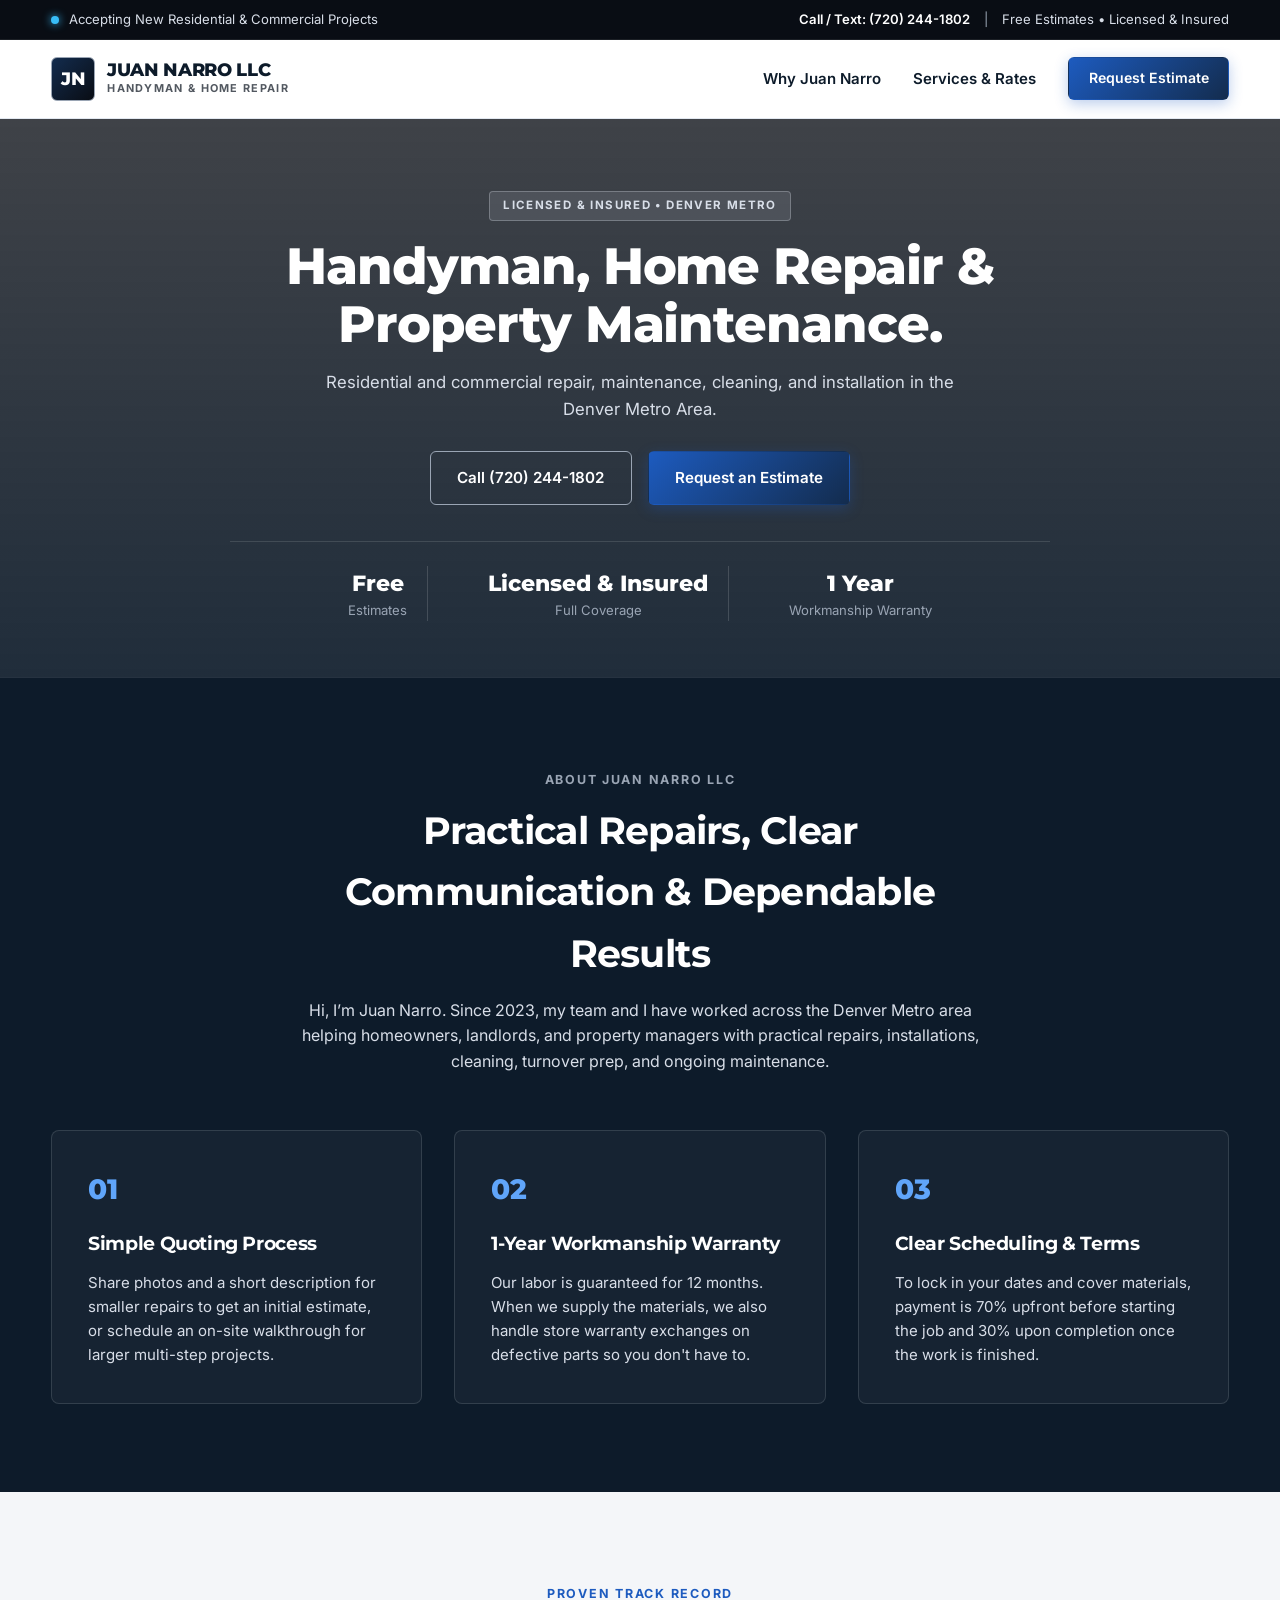
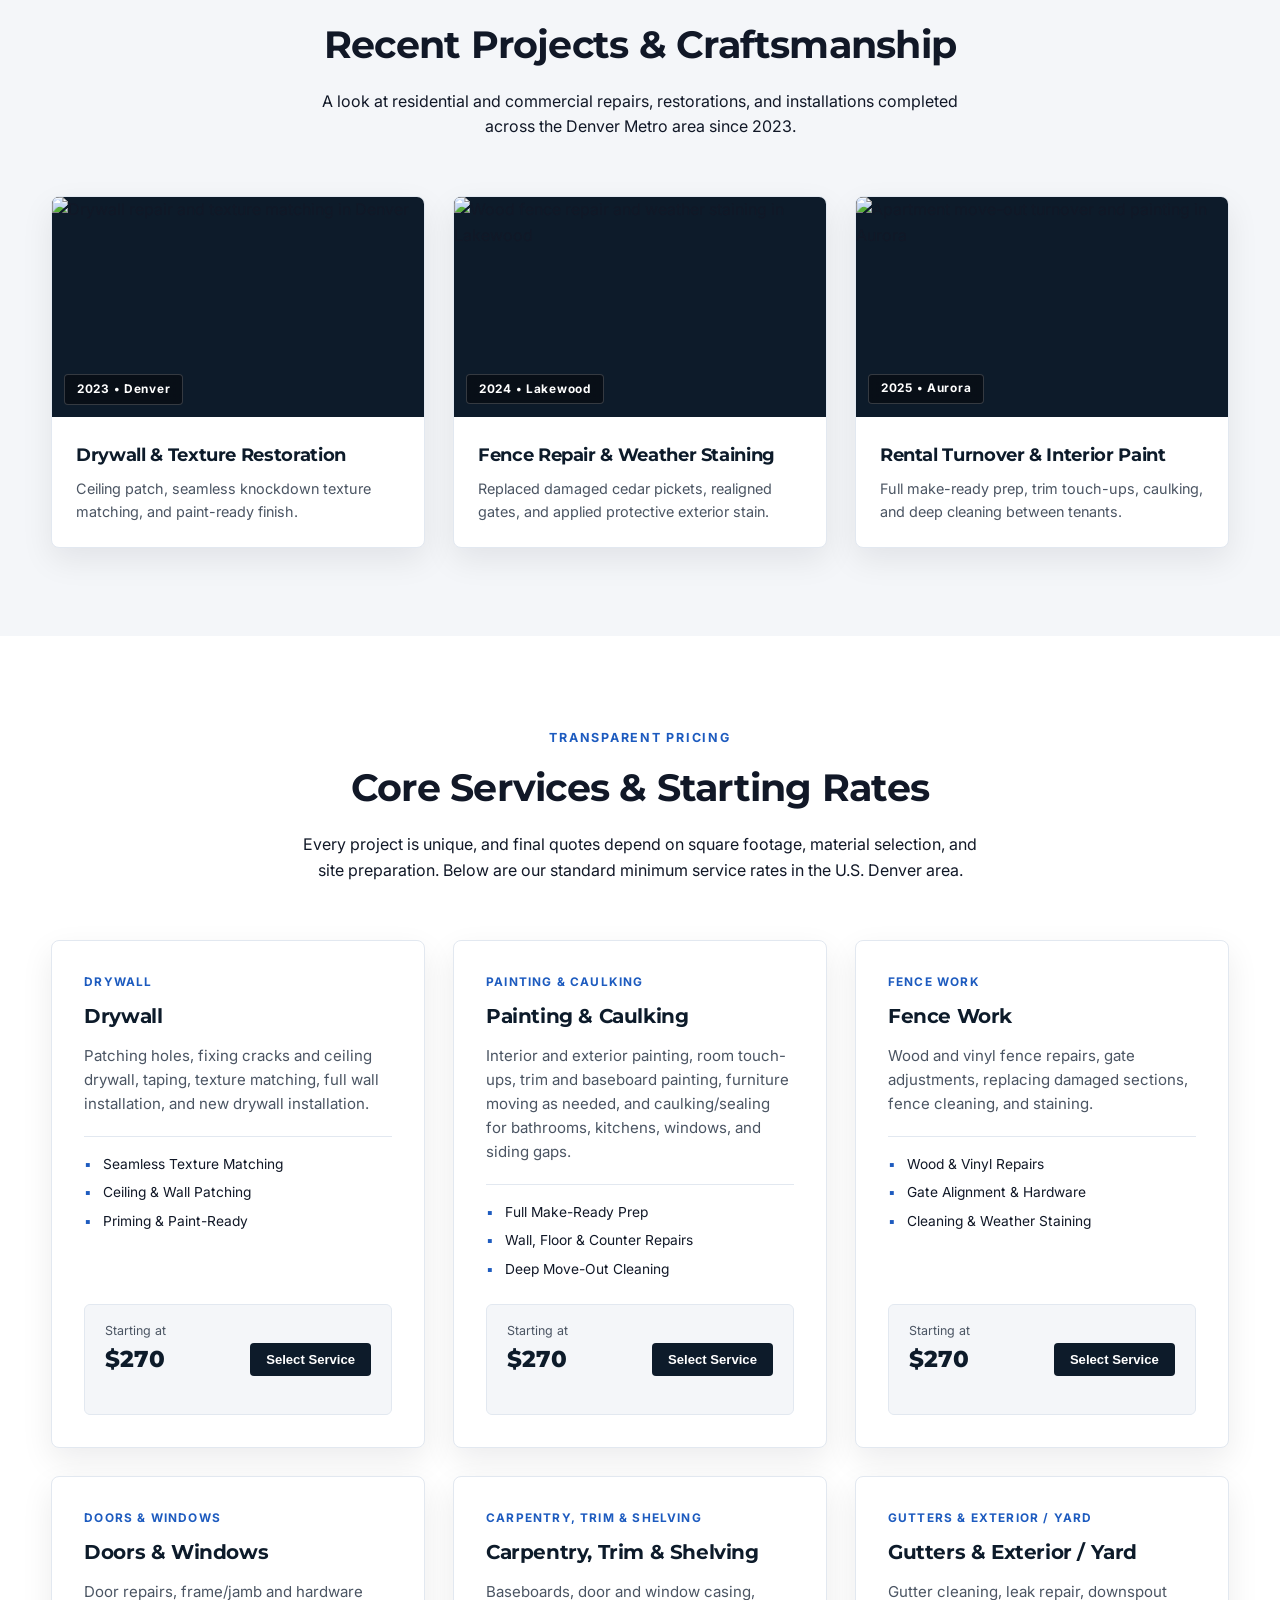
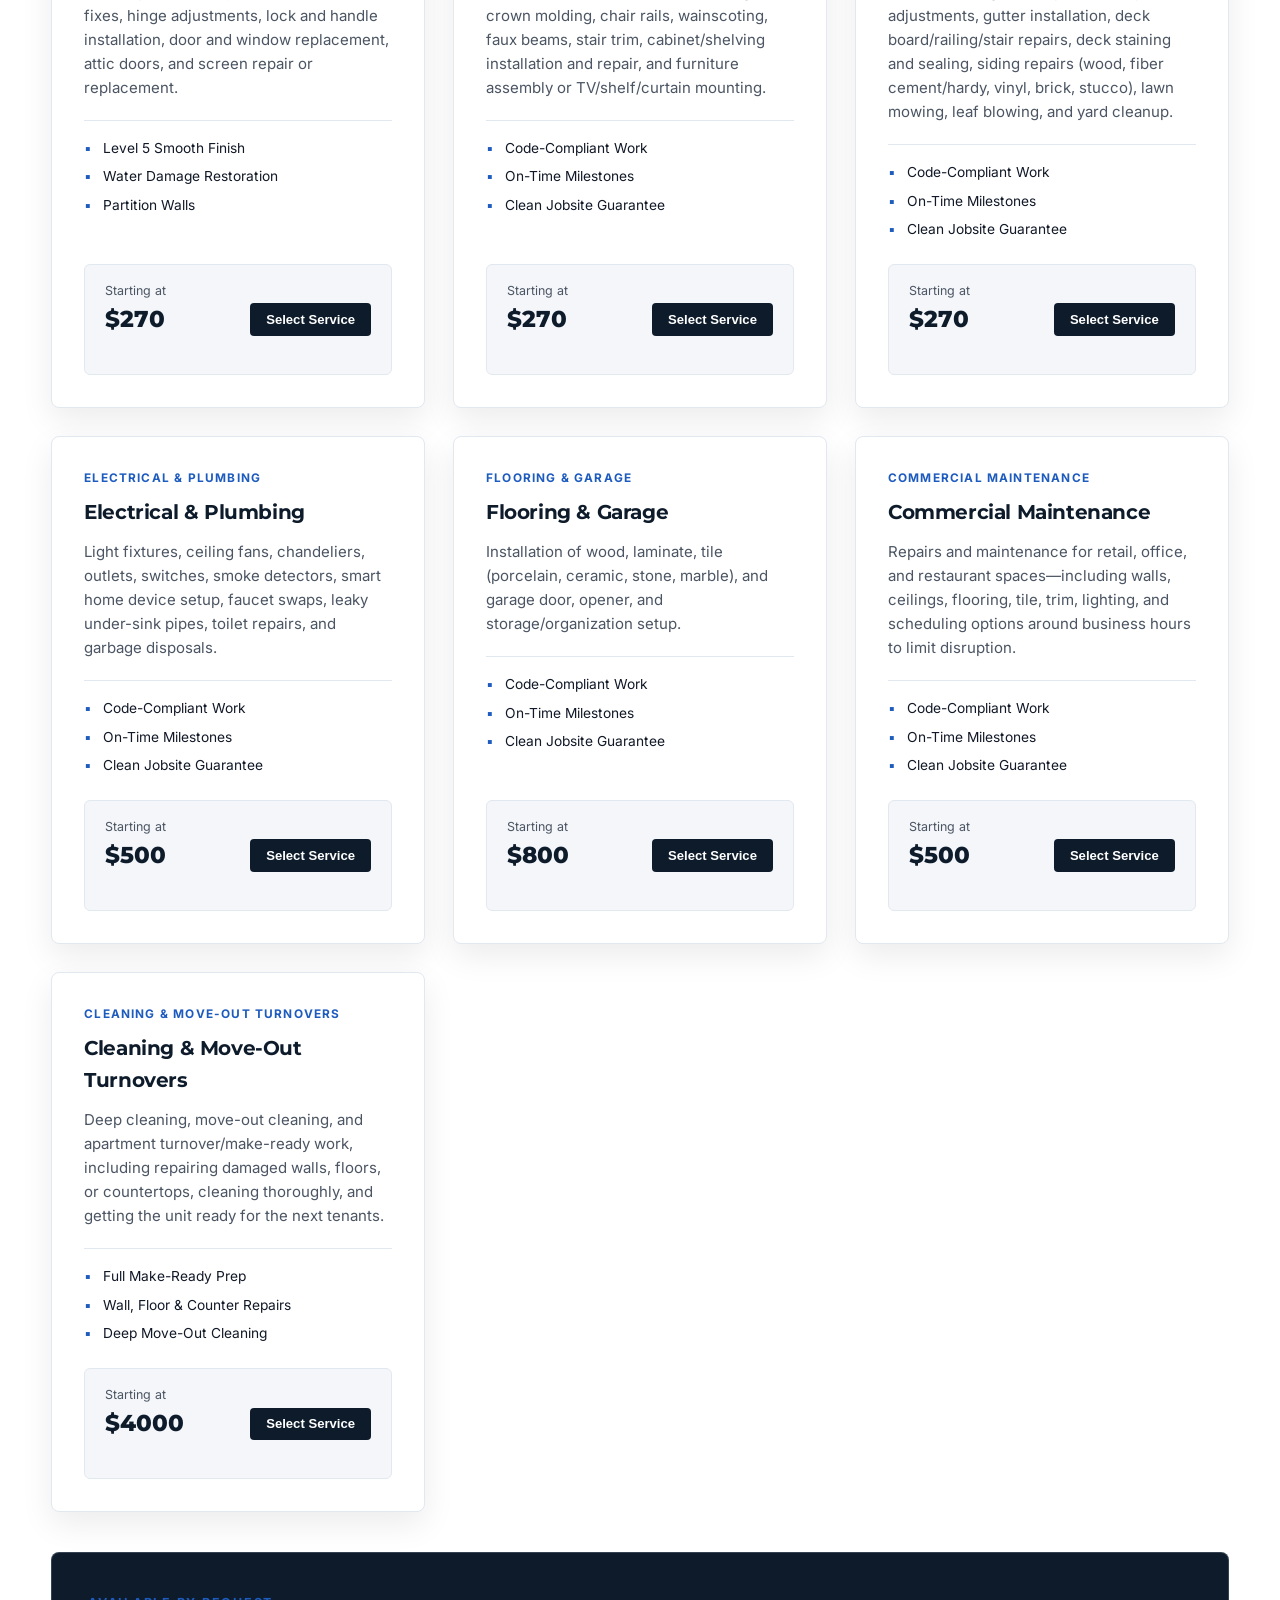
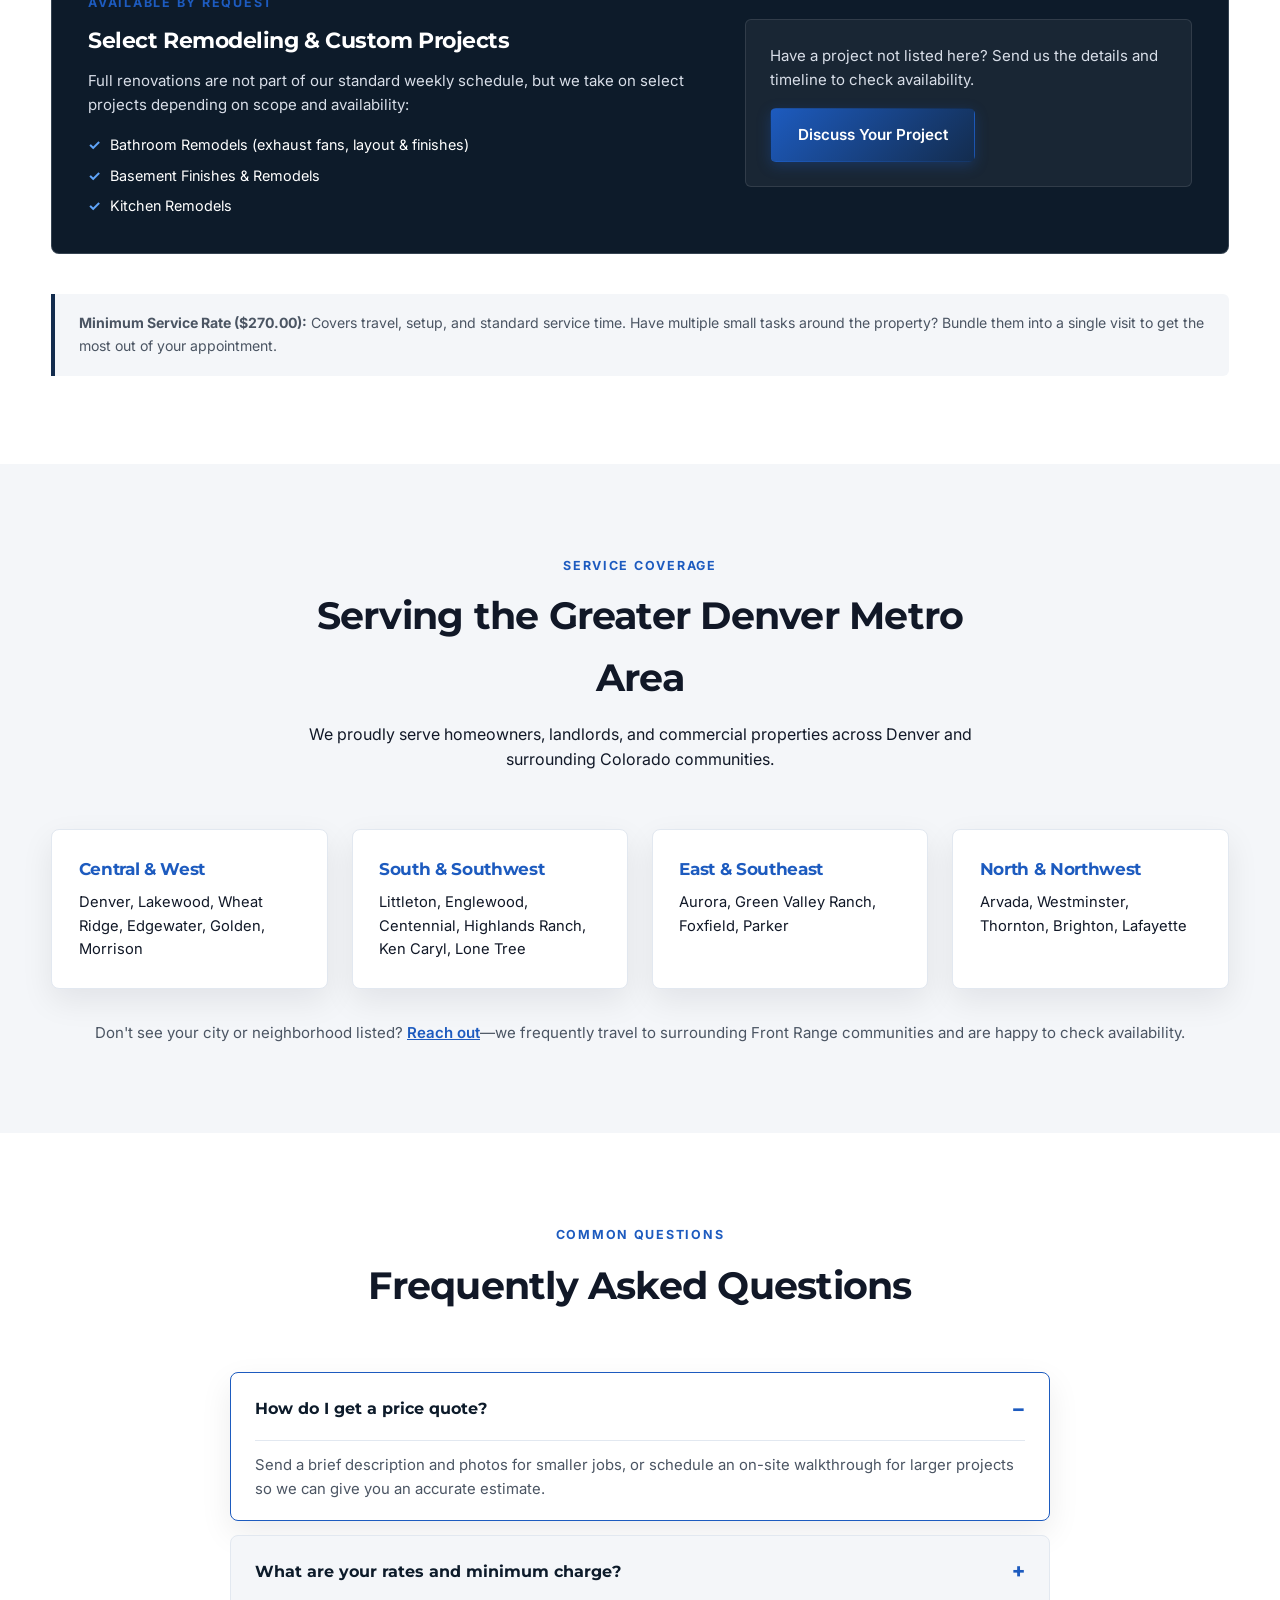
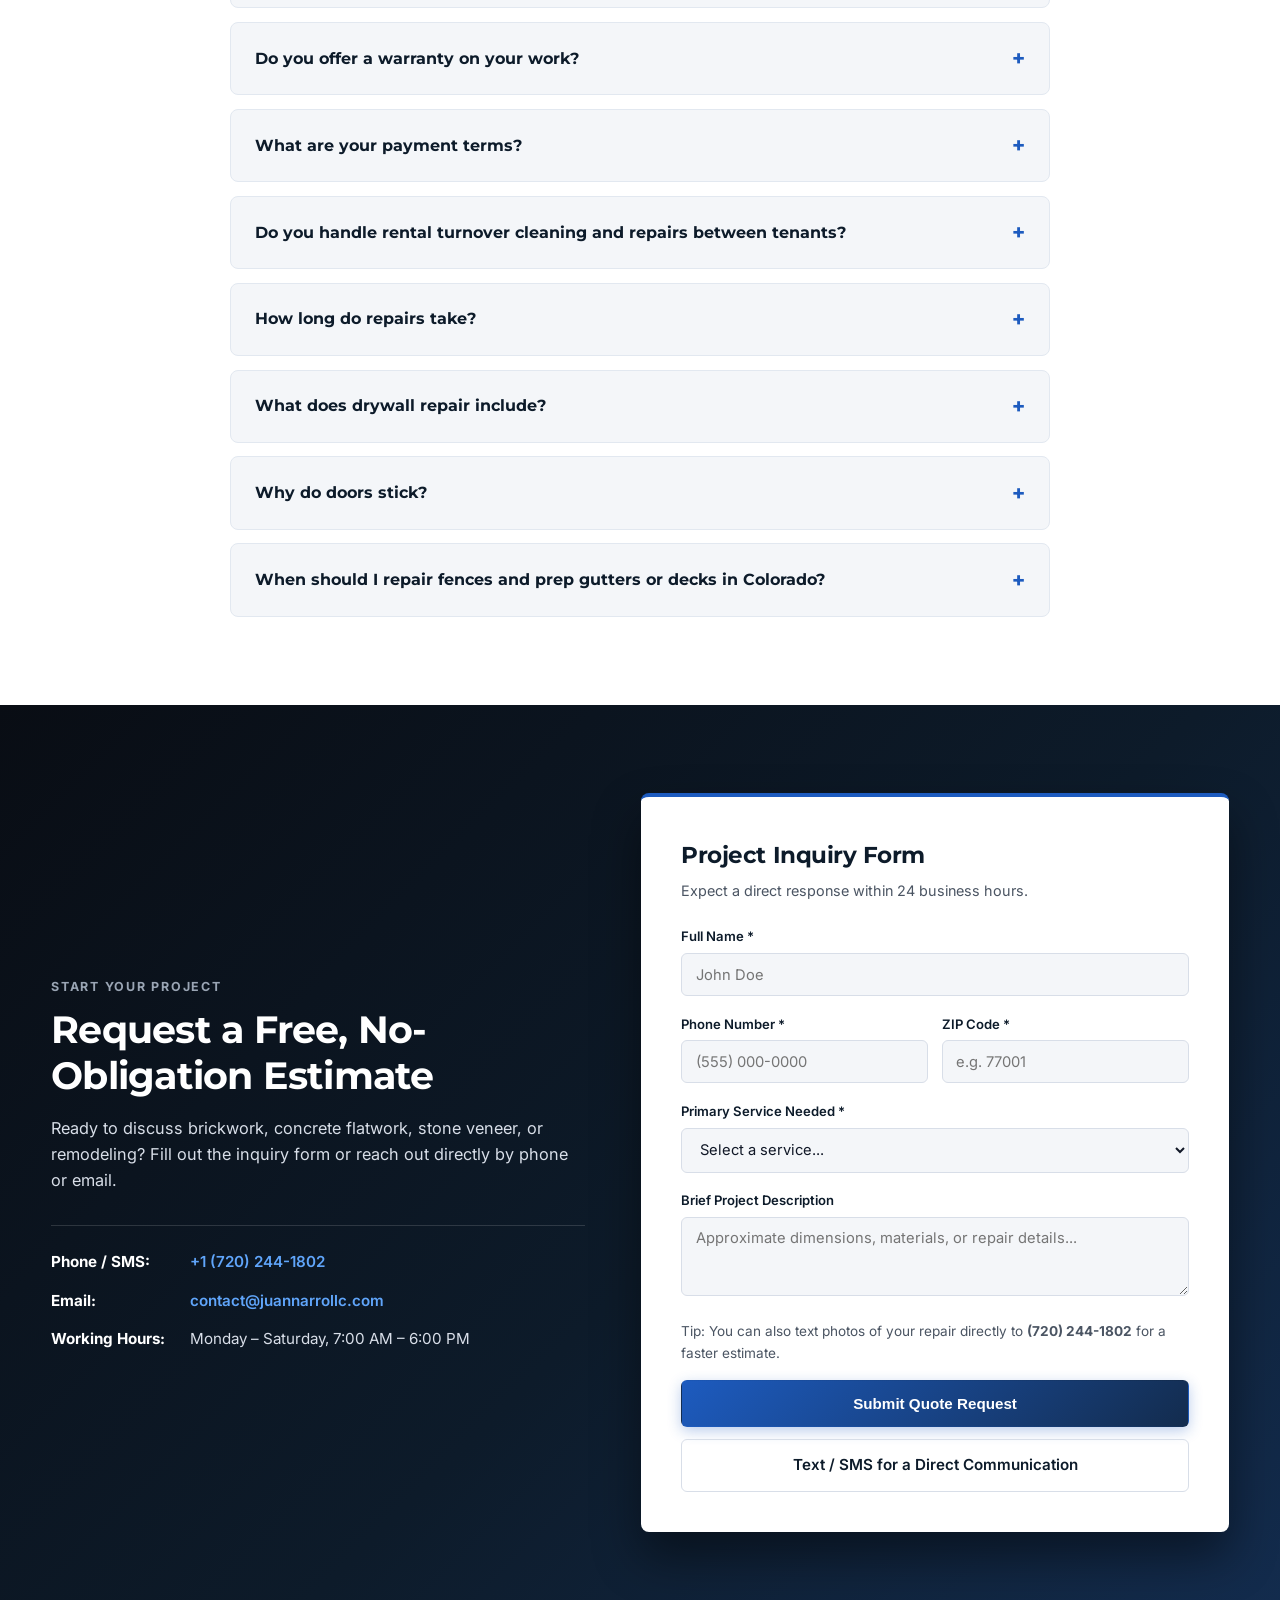
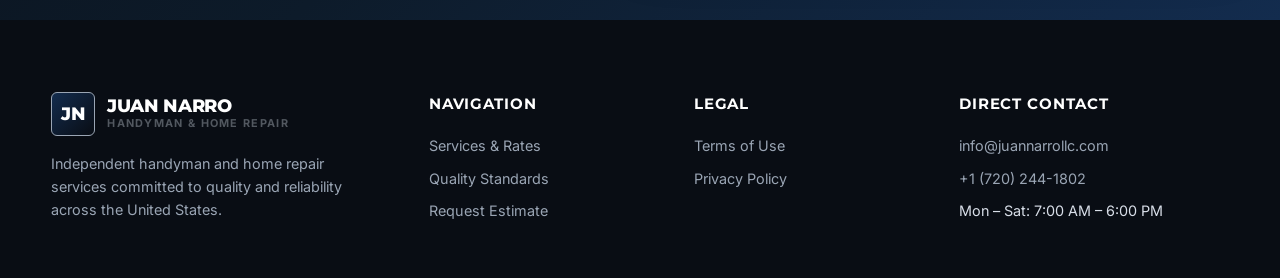
==== commit 5d362545: "Updating" ====
--- a/index.html
+++ b/index.html
@@ -4,7 +4,7 @@
   <meta charset="UTF-8" />
   <meta name="viewport" content="width=device-width, initial-scale=1.0" />
   <title>Juan Narro | Professional HANDYMAN & HOME REPAIR</title>
-  <meta name="description" content="Independent masonry, concrete, brickwork, and residential construction services by Juan Narro. Licensed, reliable, and built to last." />
+  <meta name="description" content="handyman, home repair, drywall, painting, and property maintenance" />
   <link rel="preconnect" href="https://fonts.googleapis.com">
   <link rel="preconnect" href="https://fonts.gstatic.com" crossorigin>
   <link href="https://fonts.googleapis.com/css2?family=Inter:wght@300;400;500;600;700&family=Montserrat:wght@600;700;800&display=swap" rel="stylesheet">
@@ -37,9 +37,11 @@
       </a>
 
       <nav class="nav-links" id="nav-links" aria-label="Primary Navigation">
+        <a href="#standards">Why Juan Narro</a>
         <a href="#services">Services &amp; Rates</a>
-        <a href="#standards">Why Juan Narro</a>
-        <a href="#area">Service Area</a>
+        <a href="#projects" class="mobile-only-link">Recent Work</a>
+        <a href="#area" class="mobile-only-link">Service Area</a>
+        <a href="#faq" class="mobile-only-link">FAQ</a>
         <a href="#estimate" class="btn btn-primary btn-sm">Request Estimate</a>
       </nav>
 
@@ -82,45 +84,8 @@
       </div>
     </section>
 
-    <!-- Services & Minimum Rates -->
-    <section id="services" class="section section-light">
-      <div class="container">
-        <header class="section-header reveal">
-          <span class="eyebrow">TRANSPARENT PRICING</span>
-          <h2>Core Services &amp; Starting Rates</h2>
-          <p>
-            Every project is unique, and final quotes depend on square footage, material selection, and site preparation. Below are our standard minimum service rates in the U.S. Denver area.
-          </p>
-        </header>
-
-        <!-- Injected dynamically via JS/app.js -->
-        <div class="services-grid" id="services-grid"></div>
-
-        <div class="special-projects reveal">
-          <div class="special-projects-info">
-            <span class="eyebrow">AVAILABLE BY REQUEST</span>
-            <h3>Select Remodeling &amp; Custom Projects</h3>
-            <p>Full renovations are not part of our standard weekly schedule, but we take on select projects depending on scope and availability:</p>
-            <ul class="inline-check-list">
-              <li>Bathroom Remodels (exhaust fans, layout &amp; finishes)</li>
-              <li>Basement Finishes &amp; Remodels</li>
-              <li>Kitchen Remodels</li>
-            </ul>
-          </div>
-          <div class="special-projects-cta">
-            <p>Have a project not listed here? Send us the details and timeline to check availability.</p>
-            <a href="#estimate" class="btn btn-primary">Discuss Your Project</a>
-          </div>
-        </div>
-
-        <aside class="pricing-disclaimer reveal">
-          <strong>Minimum Service Rate ($270.00):</strong> Covers travel, setup, and standard service time. Have multiple small tasks around the property? Bundle them into a single visit to get the most out of your appointment.
-        </aside>
-      </div>
-    </section>
-
     <!-- Standards / Value Proposition -->
-    <section id="standards" class="section section-dark">
+    <section id="standards" class="section section-dark" style="border-top: 1px solid rgba(255,255,255,0.1);">
       <div class="container">
         <header class="section-header reveal">
           <span class="eyebrow eyebrow-silver">ABOUT JUAN NARRO LLC</span>
@@ -150,6 +115,96 @@
       </div>
     </section>
 
+    <!-- Recent Work & Track Record -->
+    <section id="projects" class="section section-silver">
+      <div class="container">
+        <header class="section-header reveal">
+          <span class="eyebrow">PROVEN TRACK RECORD</span>
+          <h2>Recent Projects &amp; Craftsmanship</h2>
+          <p>
+            A look at residential and commercial repairs, restorations, and installations completed across the Denver Metro area since 2023.
+          </p>
+        </header>
+
+        <div class="projects-grid">
+          <!-- Proyecto 1 -->
+          <article class="project-card reveal">
+            <div class="project-img-wrap">
+              <img src="IMG/project-1.webp" alt="Drywall repair and texture matching in Denver" loading="lazy" />
+              <span class="project-year">2023 • Denver</span>
+            </div>
+            <div class="project-body">
+              <h3>Drywall &amp; Texture Restoration</h3>
+              <p>Ceiling patch, seamless knockdown texture matching, and paint-ready finish.</p>
+            </div>
+          </article>
+
+          <!-- Proyecto 2 -->
+          <article class="project-card reveal delay-1">
+            <div class="project-img-wrap">
+              <img src="IMG/project-2.webp" alt="Wood fence repair and weather staining in Lakewood" loading="lazy" />
+              <span class="project-year">2024 • Lakewood</span>
+            </div>
+            <div class="project-body">
+              <h3>Fence Repair &amp; Weather Staining</h3>
+              <p>Replaced damaged cedar pickets, realigned gates, and applied protective exterior stain.</p>
+            </div>
+          </article>
+
+          <!-- Proyecto 3 -->
+          <article class="project-card reveal delay-2">
+            <div class="project-img-wrap">
+              <img src="IMG/project-3.webp" alt="Apartment move-out turnover and painting in Aurora" loading="lazy" />
+              <span class="project-year">2025 • Aurora</span>
+            </div>
+            <div class="project-body">
+              <h3>Rental Turnover &amp; Interior Paint</h3>
+              <p>Full make-ready prep, trim touch-ups, caulking, and deep cleaning between tenants.</p>
+            </div>
+          </article>
+
+          <!-- Duplica estos <article class="project-card"> según las fotos que te pase Juan (ideal 6 o 9 en total) -->
+        </div>
+      </div>
+    </section>
+
+    <!-- Services & Minimum Rates -->
+    <section id="services" class="section section-light">
+      <div class="container">
+        <header class="section-header reveal">
+          <span class="eyebrow">TRANSPARENT PRICING</span>
+          <h2>Core Services &amp; Starting Rates</h2>
+          <p>
+            Every project is unique, and final quotes depend on square footage, material selection, and site preparation. Below are our standard minimum service rates in the U.S. Denver area.
+          </p>
+        </header>
+
+        <!-- Injected dynamically via JS/app.js -->
+        <div class="services-grid" id="services-grid"></div>
+
+        <div class="special-projects reveal">
+          <div class="special-projects-info">
+            <span class="eyebrow">AVAILABLE BY REQUEST</span>
+            <h3>Select Remodeling &amp; Custom Projects</h3>
+            <p>Full renovations are not part of our standard weekly schedule, but we take on select projects depending on scope and availability:</p>
+            <ul class="inline-check-list">
+              <li>Bathroom Remodels (exhaust fans, layout &amp; finishes)</li>
+              <li>Basement Finishes &amp; Remodels</li>
+              <li>Kitchen Remodels</li>
+            </ul>
+          </div>
+          <div class="special-projects-cta">
+            <p>Have a project not listed here? Send us the details and timeline to check availability.</p>
+            <a href="#estimate" class="btn btn-primary">Discuss Your Project</a>
+          </div>
+        </div>
+
+        <aside class="pricing-disclaimer reveal">
+          <strong>Minimum Service Rate ($270.00):</strong> Covers travel, setup, and standard service time. Have multiple small tasks around the property? Bundle them into a single visit to get the most out of your appointment.
+        </aside>
+      </div>
+    </section>
+
     <!-- Testimonials -->
      <!--
     <section id="reviews" class="section section-silver">
@@ -328,6 +383,11 @@
           </p>
 
           <button type="submit" class="btn btn-primary btn-block">Submit Quote Request</button>
+          <a href="sms:+17202441802?body=Hi%20Juan,%20I%20would%20like%20to%20request%20an%20estimate%20for%20a%20project." 
+            class="btn btn-block" 
+            style="margin-top: 0.75rem; background-color: transparent; color: var(--navy-dark); border: 1px solid var(--silver-mid); font-weight: 600;">
+            Text / SMS for a Direct Communication
+          </a>
         </form>
       </div>
     </section>
@@ -380,7 +440,7 @@
       <div class="container footer-bottom-inner">
         <p>&copy; 2026 Juan Narro (juannarrollc.com). All rights reserved.</p>
         <p class="dev-credit">
-          Developed by <strong>Filo Games</strong> &bull; &copy; 2026 Filo Games. All rights reserved.
+          <a href="https://filogames.com" target="_blank" rel="noopener" style="color: inherit; text-decoration: underline;"><strong>Filo Games</strong></a> &bull; &copy; 2026 FILO GAMES S.A.C. All rights reserved.
         </p>
       </div>
     </div>
--- a/CSS/cssBase.css
+++ b/CSS/cssBase.css
@@ -983,6 +983,31 @@
   font-weight: 600;
 }
 
+/* Transición fluida para las barras del menú hamburguesa */
+.menu-toggle span {
+  display: block;
+  width: 26px;
+  height: 2px;
+  background: var(--navy-dark);
+  transition: transform 0.3s ease, opacity 0.3s ease;
+}
+
+/* Animación a forma de "X" cuando el menú está abierto (clase .open que controla JS) */
+.menu-toggle.open span:nth-child(1) {
+  transform: translateY(7px) rotate(45deg);
+}
+.menu-toggle.open span:nth-child(2) {
+  opacity: 0;
+}
+.menu-toggle.open span:nth-child(3) {
+  transform: translateY(-7px) rotate(-45deg);
+}
+
+/* Animación de despliegue suave para el contenedor de enlaces móviles */
+.nav-links {
+  transition: all 0.35s cubic-bezier(0.22, 1, 0.36, 1);
+}
+
 /* FAQ Accordion con transición de apertura suave */
 .faq-list {
   max-width: 820px;
@@ -1053,6 +1078,111 @@
   to {
     opacity: 1;
     transform: translateY(0);
+  }
+}
+
+/* Recent Projects Gallery Grid */
+.projects-grid {
+  display: grid;
+  grid-template-columns: repeat(auto-fit, minmax(310px, 1fr));
+  gap: 1.75rem;
+}
+
+.project-card {
+  background: var(--white);
+  border: 1px solid var(--border-light);
+  border-radius: var(--radius);
+  overflow: hidden;
+  box-shadow: var(--shadow-card);
+  transition: var(--transition);
+  display: flex;
+  flex-direction: column;
+}
+
+.project-card:hover {
+  transform: translateY(-6px);
+  box-shadow: var(--shadow-hover);
+  border-color: var(--silver-mid);
+}
+
+.project-img-wrap {
+  position: relative;
+  width: 100%;
+  height: 220px;
+  background-color: var(--navy-dark);
+  overflow: hidden;
+}
+
+.project-img-wrap img {
+  width: 100%;
+  height: 100%;
+  object-fit: cover;
+  display: block;
+  transition: transform 0.5s cubic-bezier(0.22, 1, 0.36, 1);
+}
+
+.project-card:hover .project-img-wrap img {
+  transform: scale(1.05);
+}
+
+.project-year {
+  position: absolute;
+  bottom: 12px;
+  left: 12px;
+  background: rgba(9, 13, 20, 0.85);
+  backdrop-filter: blur(6px);
+  color: var(--white);
+  font-size: 0.74rem;
+  font-weight: 700;
+  letter-spacing: 0.06em;
+  padding: 0.3rem 0.75rem;
+  border-radius: 4px;
+  border: 1px solid rgba(255, 255, 255, 0.18);
+}
+
+.project-body {
+  padding: 1.5rem;
+}
+
+.project-body h3 {
+  font-size: 1.12rem;
+  color: var(--navy-dark);
+  margin-bottom: 0.45rem;
+}
+
+.project-body p {
+  font-size: 0.9rem;
+  color: var(--text-muted);
+  margin: 0;
+}
+
+.service-card.is-centered-orphan,
+.project-card.is-centered-orphan {
+  grid-column: 1 / -1 !important;
+  max-width: 600px !important;
+  margin: 0 auto !important;
+  width: 100% !important;
+}
+
+/* Por defecto en escritorio: ocultamos los enlaces puramente informativos secundarios de la barra superior */
+.nav-links .mobile-only-link {
+  display: none;
+}
+
+/* Cuando se despliega el menú en dispositivos móviles o tablets, los mostramos ordenados */
+@media (max-width: 768px) {
+  .nav-links .mobile-only-link {
+    display: block;
+  }
+  
+  .nav-links {
+    gap: 1rem !important;
+  }
+  
+  .nav-links a:not(.btn) {
+    padding: 0.4rem 0;
+    border-bottom: 1px solid var(--border-light);
+    width: 100%;
   }
 }
 
